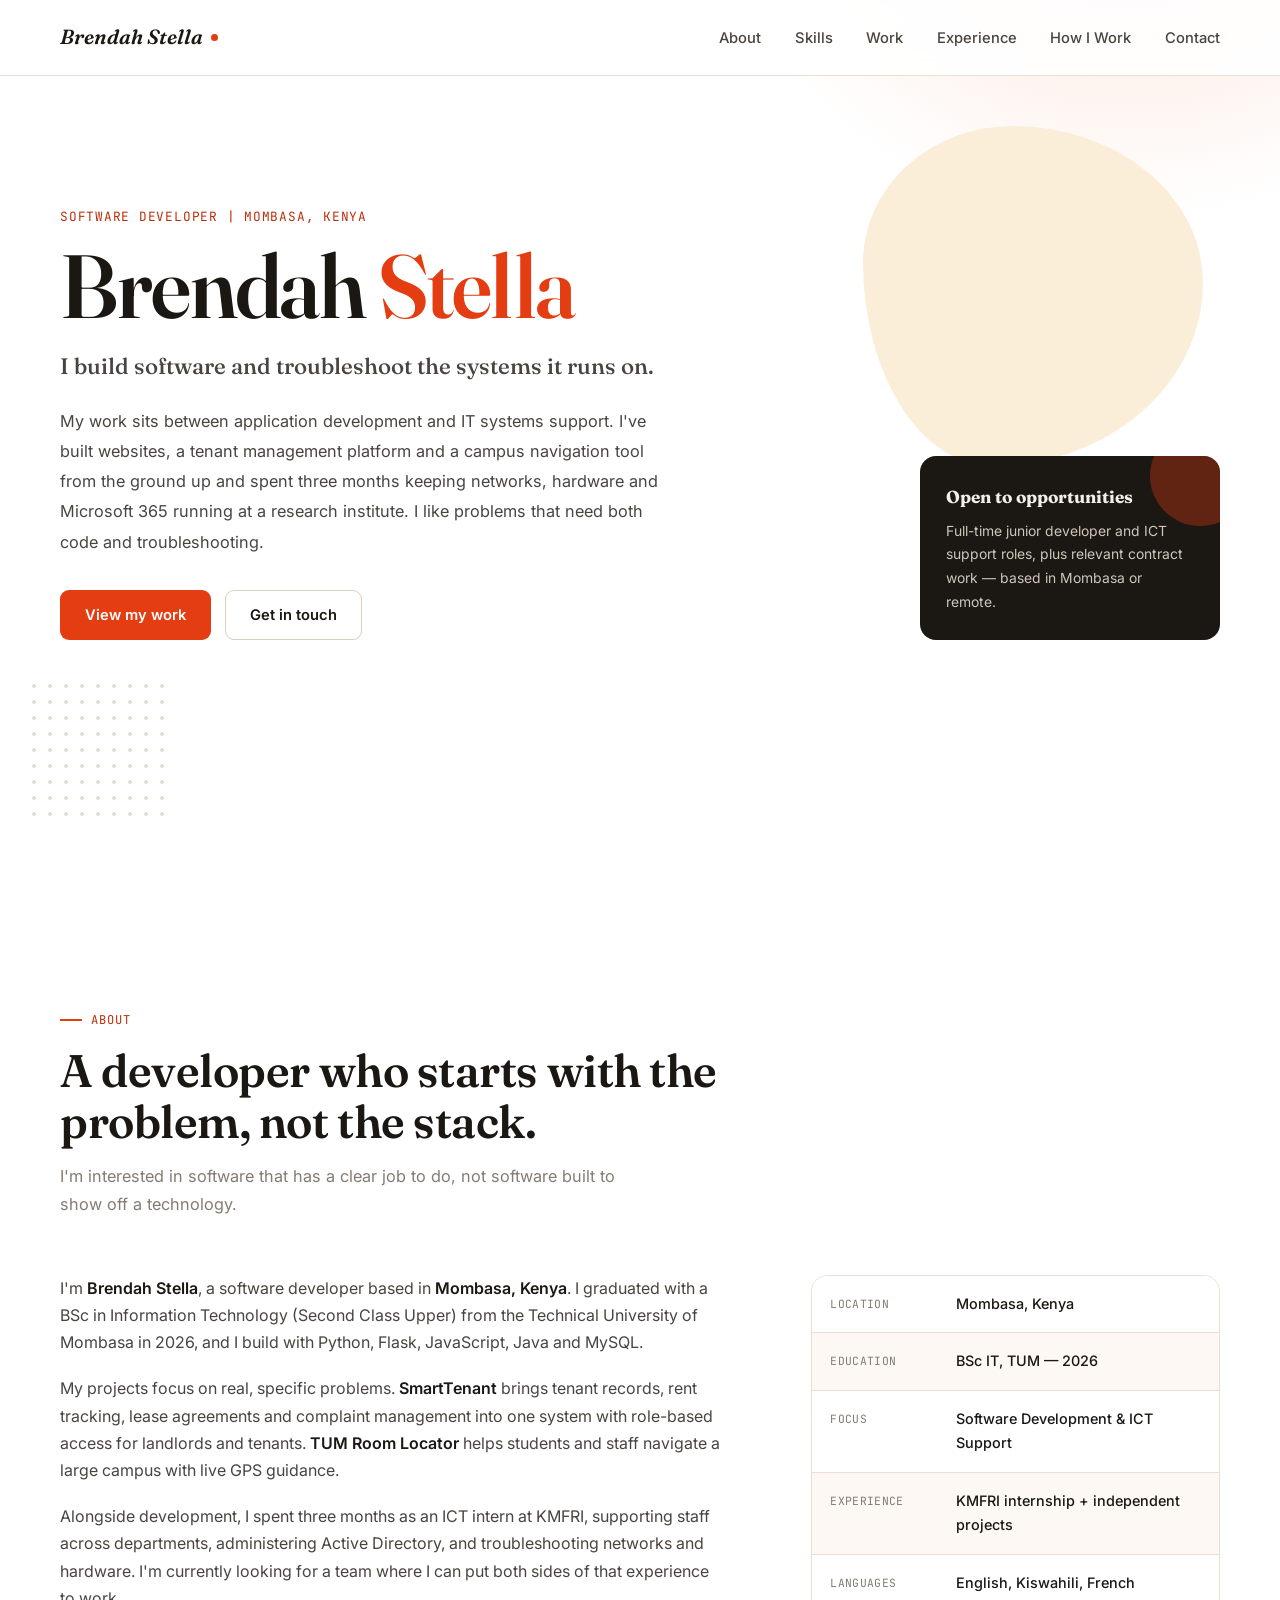
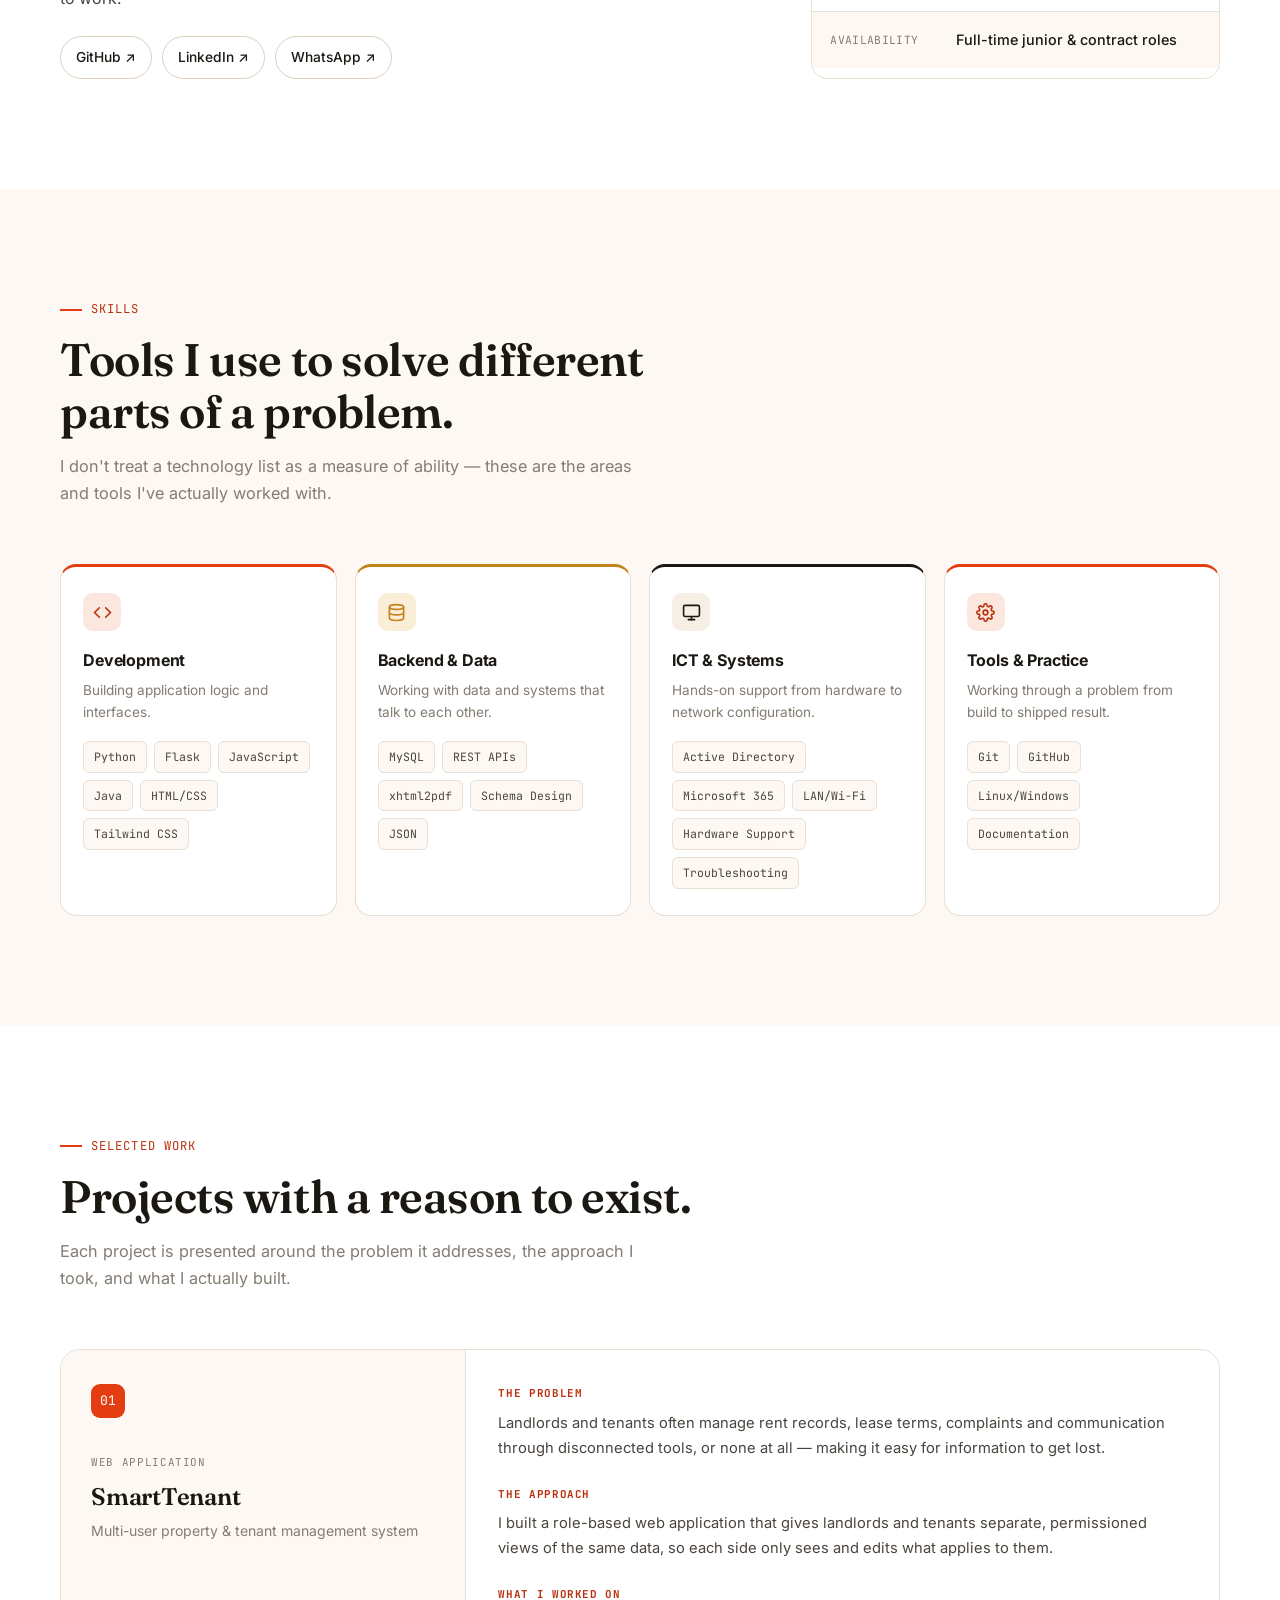
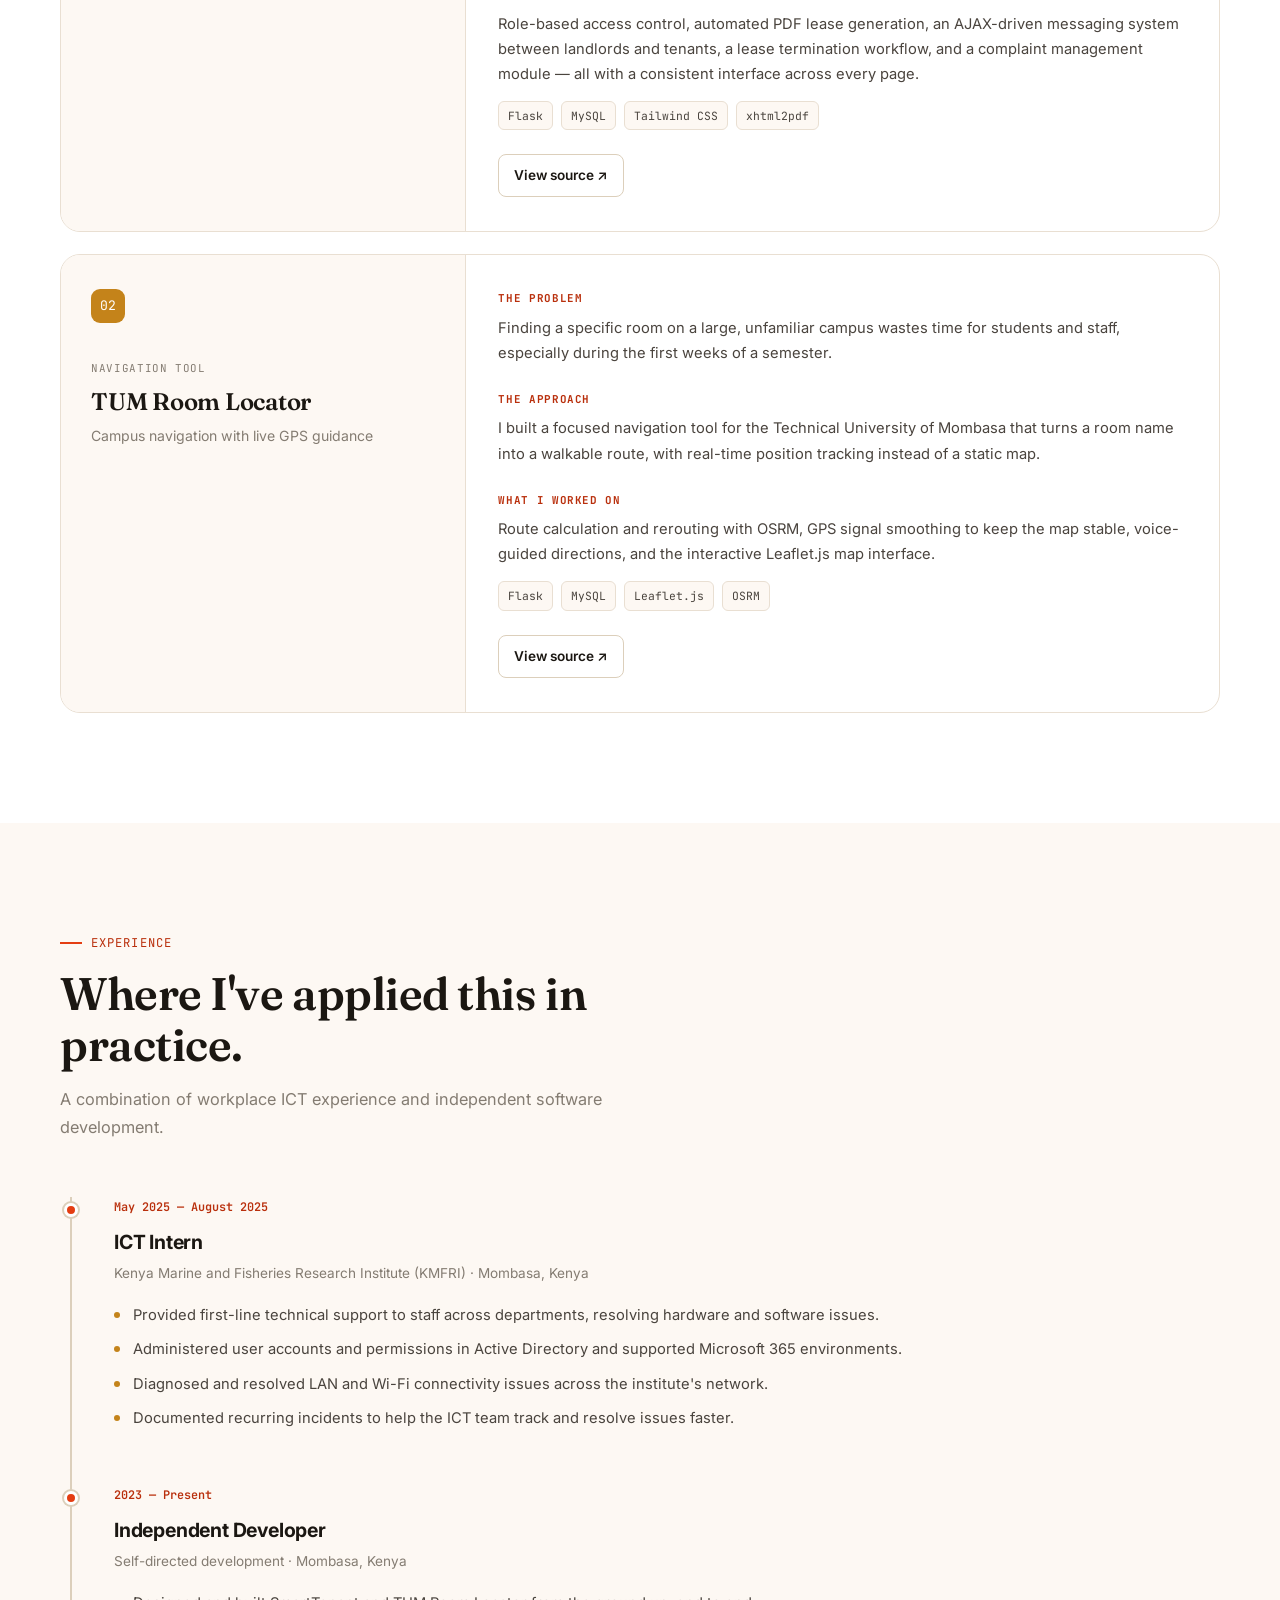
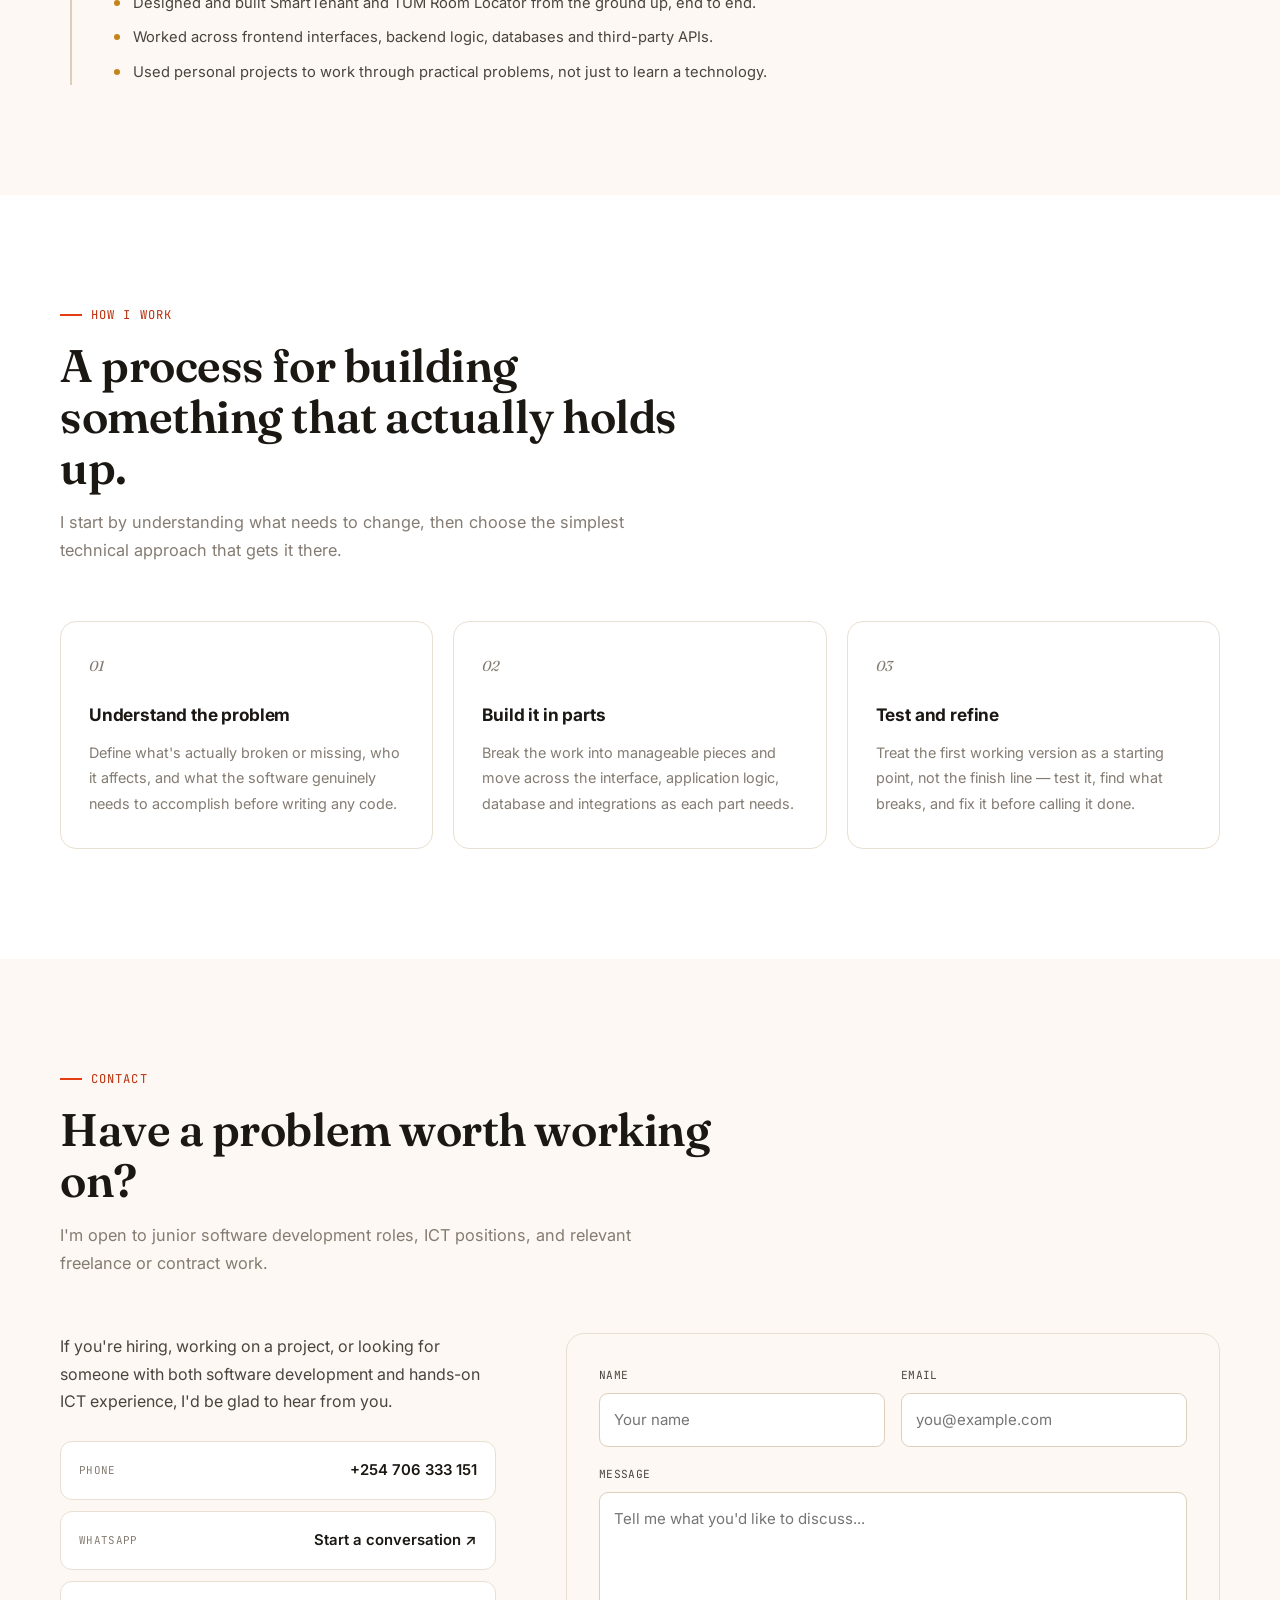
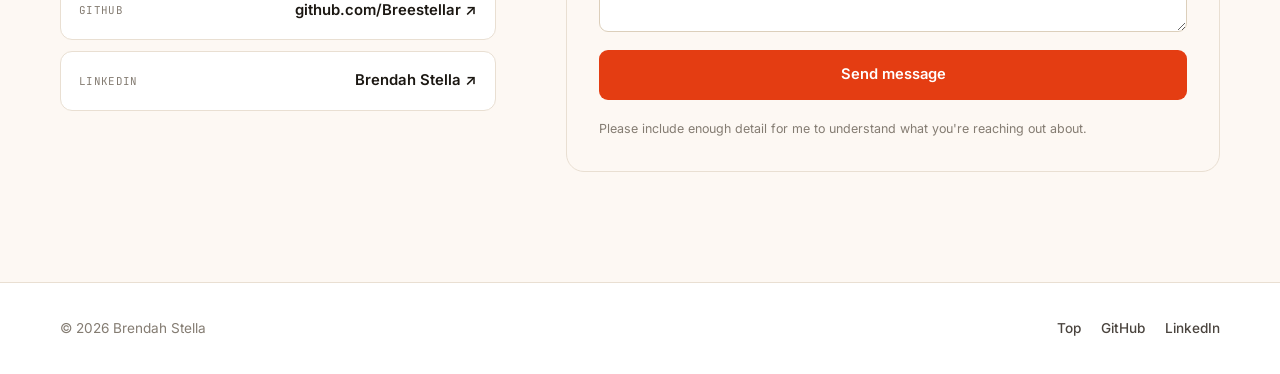
==== index.html @ 86b18d33 "update look and feel" ====
<!DOCTYPE html>
<html lang="en">
<head>
<meta charset="UTF-8" />
<meta name="viewport" content="width=device-width, initial-scale=1.0" />

<title>Brendah Stella | Software Developer</title>
<meta name="description" content="Portfolio of Brendah Stella, a software developer based in Mombasa, Kenya, with experience in Flask, MySQL, JavaScript, and ICT systems support." />
<meta name="author" content="Brendah Stella" />
<meta name="robots" content="index, follow" />
<link rel="canonical" href="https://breestellar.github.io/portfolio/" />

<meta property="og:title" content="Brendah Stella | Software Developer" />
<meta property="og:description" content="Software development and ICT portfolio of Brendah Stella." />
<meta property="og:type" content="website" />
<meta property="og:url" content="https://breestellar.github.io/portfolio/" />

<link rel="preconnect" href="https://fonts.googleapis.com" />
<link rel="preconnect" href="https://fonts.gstatic.com" crossorigin />
<link href="https://fonts.googleapis.com/css2?family=Fraunces:opsz,wght@9..144,400;9..144,500;9..144,600;9..144,700&family=Inter:wght@400;500;600;700&family=JetBrains+Mono:wght@400;500&display=swap" rel="stylesheet" />

<style>
  :root{
    --paper:#FFFFFF;
    --paper-warm:#FDF8F3;
    --paper-deep:#F7EEE4;
    --ink:#1B1712;
    --ink-soft:#4A443E;
    --muted:#847C72;
    --line:#E9DFD2;
    --line-strong:#DCCFBB;
    --accent:#E43D12;
    --accent-deep:#B92F0C;
    --accent-soft:#FCE7DE;
    --gold:#C4831A;
    --gold-soft:#FBEED9;
    --success:#3F7D53;
    --serif:'Fraunces', serif;
    --sans:'Inter', sans-serif;
    --mono:'JetBrains Mono', monospace;
    --max:1160px;
  }

  *,*::before,*::after{box-sizing:border-box;margin:0;padding:0;}

  html{scroll-behavior:smooth;}

  body{
    background:var(--paper);
    color:var(--ink);
    font-family:var(--sans);
    font-size:16px;
    line-height:1.7;
    overflow-x:hidden;
  }

  ::selection{background:var(--accent);color:#fff;}

  ::-webkit-scrollbar{width:9px;}
  ::-webkit-scrollbar-track{background:var(--paper-warm);}
  ::-webkit-scrollbar-thumb{background:var(--line-strong);border-radius:20px;}

  a{color:inherit;}
  button,input,textarea{font:inherit;}
  img{max-width:100%;display:block;}

  .container{width:min(var(--max), calc(100% - 56px));margin-inline:auto;}

  h1,h2,h3{font-family:var(--serif);font-weight:600;letter-spacing:-0.01em;color:var(--ink);}

  /* ── REVEAL ── */
  .reveal{opacity:0;transform:translateY(18px);transition:opacity .6s ease, transform .6s ease;}
  .reveal.in{opacity:1;transform:translateY(0);}

  /* ── NAV (fixed / constant) ── */
  header{position:fixed;top:0;left:0;right:0;z-index:200;}
  nav{
    height:76px;
    background:rgba(255,255,255,0.88);
    backdrop-filter:blur(14px);
    border-bottom:1px solid var(--line);
  }
  .nav-inner{height:100%;display:flex;align-items:center;justify-content:space-between;}
  .nav-logo{
    font-family:var(--serif);font-style:italic;font-weight:600;
    font-size:1.28rem;color:var(--ink);text-decoration:none;
    display:flex;align-items:center;gap:8px;
  }
  .nav-logo .dot{width:7px;height:7px;border-radius:50%;background:var(--accent);display:inline-block;}
  .nav-links{display:flex;align-items:center;gap:2.1rem;list-style:none;}
  .nav-links a{color:var(--ink-soft);text-decoration:none;font-size:0.92rem;font-weight:500;position:relative;padding:4px 0;transition:color .2s;}
  .nav-links a::after{content:"";position:absolute;left:0;bottom:0;width:0;height:2px;background:var(--accent);transition:width .22s ease;}
  .nav-links a:hover{color:var(--ink);}
  .nav-links a:hover::after{width:100%;}
  .nav-cta{
    background:var(--ink) !important;color:#fff !important;
    padding:9px 18px;border-radius:8px;font-weight:600 !important;
  }
  .nav-cta::after{display:none;}
  .nav-cta:hover{background:var(--accent) !important;}
  .hamburger{
    display:none;width:44px;height:44px;align-items:center;justify-content:center;
    border:1px solid var(--line);background:var(--paper-warm);color:var(--ink);
    border-radius:8px;cursor:pointer;font-size:1.1rem;
  }

  /* ── HERO ── */
  #home{
    min-height:100vh;display:flex;align-items:center;
    padding-top:76px;position:relative;overflow:hidden;
    background:
      radial-gradient(560px 420px at 88% -8%, var(--accent-soft) 0%, transparent 70%),
      var(--paper);
  }
  .hero-shape{
    position:absolute;top:14%;right:6%;width:340px;height:340px;
    background:var(--gold-soft);border-radius:44% 56% 62% 38% / 40% 46% 54% 60%;
    z-index:0;
  }
  .hero-dots{
    position:absolute;bottom:8%;left:2%;width:150px;height:150px;
    background-image:radial-gradient(var(--line-strong) 1.6px, transparent 1.6px);
    background-size:16px 16px;opacity:.7;z-index:0;
  }
  .hero{
    position:relative;z-index:1;
    padding:70px 0 90px;
    display:grid;grid-template-columns:minmax(0,1fr) 300px;
    gap:64px;align-items:end;
  }
  .badge{
    display:inline-flex;align-items:center;gap:8px;
    background:var(--paper);border:1px solid var(--line-strong);
    padding:6px 14px 6px 10px;border-radius:30px;
    font-family:var(--mono);font-size:0.76rem;color:var(--ink-soft);
    margin-bottom:1.6rem;
  }
  .badge .pulse{
    width:8px;height:8px;border-radius:50%;background:var(--success);position:relative;
  }
  .badge .pulse::after{
    content:"";position:absolute;inset:-4px;border-radius:50%;
    border:1.5px solid var(--success);animation:pulse 2.2s infinite;
  }
  @keyframes pulse{0%{transform:scale(0.6);opacity:1;}100%{transform:scale(1.8);opacity:0;}}

  .eyebrow{
    font-family:var(--mono);font-size:0.8rem;color:var(--accent-deep);
    letter-spacing:0.06em;text-transform:uppercase;margin-bottom:0.9rem;
  }
  .hero h1{
    font-size:clamp(3.2rem, 7vw, 5.6rem);line-height:0.98;
    letter-spacing:-0.02em;margin-bottom:1.1rem;
  }
  .hero h1 em{color:var(--accent);font-style:normal;}
  .hero-role{
    font-family:var(--serif);font-size:clamp(1.15rem,2vw,1.4rem);
    color:var(--ink-soft);font-weight:500;margin-bottom:1.3rem;max-width:640px;
  }
  .hero-copy{max-width:600px;color:var(--ink-soft);font-size:1.02rem;line-height:1.85;margin-bottom:2.1rem;}
  .hero-actions{display:flex;flex-wrap:wrap;gap:0.85rem;}

  .btn{
    display:inline-flex;align-items:center;justify-content:center;gap:8px;
    min-height:50px;padding:0 24px;border-radius:9px;text-decoration:none;
    font-weight:600;font-size:0.92rem;border:1.5px solid transparent;
    transition:all .2s ease;
  }
  .btn-primary{background:var(--accent);color:#fff;}
  .btn-primary:hover{background:var(--accent-deep);transform:translateY(-2px);box-shadow:0 10px 24px rgba(228,61,18,0.25);}
  .btn-secondary{border-color:var(--line-strong);color:var(--ink);background:var(--paper);}
  .btn-secondary:hover{border-color:var(--ink);transform:translateY(-2px);}

  .hero-note{
    background:var(--ink);color:#F4EEE6;border-radius:16px;padding:26px;
    position:relative;overflow:hidden;
  }
  .hero-note::before{
    content:"";position:absolute;top:-30px;right:-30px;width:100px;height:100px;
    background:var(--accent);border-radius:50%;opacity:.35;
  }
  .hero-note strong{display:block;font-family:var(--serif);font-size:1.08rem;margin-bottom:.55rem;position:relative;}
  .hero-note p{font-size:0.87rem;color:#CFC6BA;position:relative;line-height:1.7;}

  /* ── SECTIONS ── */
  section{padding:110px 0;}
  .alt-bg{background:var(--paper-warm);}
  .section-head{max-width:680px;margin-bottom:56px;}
  .section-label{
    font-family:var(--mono);font-size:0.76rem;color:var(--accent-deep);
    text-transform:uppercase;letter-spacing:0.09em;margin-bottom:0.9rem;
    display:flex;align-items:center;gap:9px;
  }
  .section-label::before{content:"";width:22px;height:2px;background:var(--accent);display:inline-block;}
  .section-title{font-size:clamp(2rem,3.6vw,2.85rem);line-height:1.12;margin-bottom:1rem;}
  .section-intro{color:var(--muted);font-size:1.02rem;max-width:600px;}

  /* ── ABOUT ── */
  .about-grid{display:grid;grid-template-columns:1.25fr 0.75fr;gap:70px;}
  .about-copy p{color:var(--ink-soft);margin-bottom:1.2rem;max-width:660px;font-size:1rem;}
  .about-copy strong{color:var(--ink);font-weight:600;}
  .facts{border-radius:16px;overflow:hidden;border:1px solid var(--line);}
  .fact{display:grid;grid-template-columns:112px 1fr;gap:14px;padding:16px 18px;border-bottom:1px solid var(--line);background:var(--paper);}
  .fact:nth-child(even){background:var(--paper-warm);}
  .fact:last-child{border-bottom:0;}
  .fact-key{color:var(--muted);font-family:var(--mono);font-size:0.71rem;text-transform:uppercase;letter-spacing:.03em;padding-top:2px;}
  .fact-value{color:var(--ink);font-size:0.9rem;font-weight:500;}
  .about-links{display:flex;flex-wrap:wrap;gap:10px;margin-top:24px;}
  .pill-link{
    display:inline-flex;align-items:center;gap:6px;color:var(--ink);text-decoration:none;
    border:1px solid var(--line-strong);padding:9px 15px;border-radius:24px;
    font-size:0.86rem;font-weight:500;transition:.2s;
  }
  .pill-link:hover{border-color:var(--accent);color:var(--accent-deep);background:var(--accent-soft);}

  /* ── SKILLS ── */
  .skills-grid{display:grid;grid-template-columns:repeat(4,1fr);gap:18px;}
  .skill-card{
    background:var(--paper);border:1px solid var(--line);border-radius:16px;
    padding:26px 22px;border-top:3px solid var(--accent);transition:transform .22s, box-shadow .22s;
  }
  .skill-card:nth-child(2){border-top-color:var(--gold);}
  .skill-card:nth-child(3){border-top-color:var(--ink);}
  .skill-card:nth-child(4){border-top-color:var(--accent);}
  .skill-card:hover{transform:translateY(-4px);box-shadow:0 16px 30px rgba(27,23,18,0.08);}
  .skill-icon{
    width:38px;height:38px;border-radius:10px;background:var(--accent-soft);
    display:flex;align-items:center;justify-content:center;margin-bottom:16px;color:var(--accent-deep);
  }
  .skill-card:nth-child(2) .skill-icon{background:var(--gold-soft);color:var(--gold);}
  .skill-card:nth-child(3) .skill-icon{background:var(--paper-deep);color:var(--ink);}
  .skill-card h3{font-family:var(--sans);font-size:1rem;font-weight:700;margin-bottom:6px;}
  .skill-card > p{color:var(--muted);font-size:0.85rem;margin-bottom:1.1rem;line-height:1.6;}
  .skill-list{display:flex;flex-wrap:wrap;gap:7px;list-style:none;}
  .skill-list li{
    border:1px solid var(--line);background:var(--paper-warm);padding:5px 10px;
    border-radius:6px;color:var(--ink-soft);font-family:var(--mono);font-size:0.72rem;
  }

  /* ── PROJECTS ── */
  .project-list{display:grid;gap:22px;}
  .project{
    border:1px solid var(--line);background:var(--paper);border-radius:20px;
    display:grid;grid-template-columns:0.7fr 1.3fr;overflow:hidden;
    transition:box-shadow .25s, transform .25s;
  }
  .project:hover{box-shadow:0 20px 44px rgba(27,23,18,0.09);transform:translateY(-2px);}
  .project-aside{padding:34px 30px;background:var(--paper-warm);border-right:1px solid var(--line);}
  .project-number{
    font-family:var(--mono);color:#fff;background:var(--accent);
    width:34px;height:34px;border-radius:9px;display:flex;align-items:center;justify-content:center;
    font-size:0.82rem;margin-bottom:2.2rem;
  }
  .project:nth-child(2) .project-number{background:var(--gold);}
  .project-type{color:var(--muted);font-family:var(--mono);text-transform:uppercase;font-size:0.68rem;letter-spacing:.06em;margin-bottom:.7rem;}
  .project h3{font-size:1.5rem;line-height:1.15;margin-bottom:.5rem;}
  .project-subtitle{color:var(--muted);font-size:0.88rem;}
  .project-content{padding:34px 32px;}
  .project-block{margin-bottom:1.5rem;}
  .project-block:last-child{margin-bottom:0;}
  .project-block h4{font-family:var(--mono);color:var(--accent-deep);text-transform:uppercase;font-size:0.68rem;letter-spacing:.06em;margin-bottom:.5rem;}
  .project-block p{color:var(--ink-soft);font-size:0.92rem;max-width:720px;}
  .project-tech{display:flex;flex-wrap:wrap;gap:8px;margin-top:.9rem;}
  .project-tech span{
    color:var(--ink-soft);font-family:var(--mono);font-size:0.71rem;
    background:var(--paper-warm);border:1px solid var(--line);padding:4px 9px;border-radius:6px;
  }
  .project-actions{display:flex;gap:12px;flex-wrap:wrap;margin-top:1.5rem;}
  .project-link{
    font-size:0.85rem;font-weight:600;color:var(--ink);text-decoration:none;
    border:1.5px solid var(--line-strong);padding:9px 15px;border-radius:8px;transition:.2s;
  }
  .project-link:hover{color:#fff;background:var(--ink);border-color:var(--ink);}

  /* ── EXPERIENCE ── */
  .timeline{border-left:2px solid var(--line-strong);margin-left:10px;}
  .experience{position:relative;padding:0 0 54px 42px;}
  .experience:last-child{padding-bottom:0;}
  .experience::before{
    content:"";position:absolute;left:-8px;top:6px;width:14px;height:14px;
    border-radius:50%;background:var(--accent);border:3px solid var(--paper);box-shadow:0 0 0 2px var(--line-strong);
  }
  .experience-period{color:var(--accent-deep);font-family:var(--mono);font-size:0.74rem;margin-bottom:.5rem;font-weight:600;}
  .experience h3{font-family:var(--sans);font-size:1.22rem;font-weight:700;margin-bottom:.2rem;}
  .experience-company{color:var(--muted);font-size:0.85rem;margin-bottom:1.1rem;}
  .experience-list{list-style:none;display:grid;gap:.6rem;}
  .experience-list li{position:relative;padding-left:19px;color:var(--ink-soft);font-size:0.92rem;}
  .experience-list li::before{content:"";position:absolute;left:0;top:9px;width:6px;height:6px;border-radius:50%;background:var(--gold);}

  /* ── HOW I WORK ── */
  .approach-grid{display:grid;grid-template-columns:repeat(3,1fr);gap:20px;}
  .approach{
    padding:32px 28px;background:var(--paper);border:1px solid var(--line);border-radius:16px;
    transition:transform .22s, box-shadow .22s;
  }
  .approach:hover{transform:translateY(-4px);box-shadow:0 16px 30px rgba(27,23,18,0.08);}
  .approach-number{
    font-family:var(--serif);font-style:italic;color:var(--accent);font-size:1.6rem;margin-bottom:1.3rem;
  }
  .approach h3{font-family:var(--sans);font-size:1.08rem;font-weight:700;margin-bottom:.7rem;}
  .approach p{color:var(--muted);font-size:0.9rem;line-height:1.75;}

  /* ── CONTACT ── */
  .contact-grid{display:grid;grid-template-columns:0.8fr 1.2fr;gap:70px;}
  .contact-copy p{color:var(--ink-soft);max-width:440px;margin-bottom:1.6rem;font-size:1rem;}
  .contact-list{display:grid;gap:11px;}
  .contact-item{
    display:flex;align-items:center;justify-content:space-between;
    padding:16px 18px;border:1px solid var(--line);background:var(--paper);
    text-decoration:none;border-radius:12px;transition:.2s;
  }
  .contact-item:hover{border-color:var(--accent);background:var(--accent-soft);transform:translateX(3px);}
  .contact-label{color:var(--muted);font-family:var(--mono);font-size:0.68rem;text-transform:uppercase;letter-spacing:.03em;}
  .contact-value{color:var(--ink);font-size:0.93rem;font-weight:600;}

  .contact-form{display:grid;gap:18px;background:var(--paper-warm);border:1px solid var(--line);border-radius:18px;padding:32px;}
  .form-row{display:grid;grid-template-columns:1fr 1fr;gap:16px;}
  .form-group{display:grid;gap:8px;}
  .form-group label{color:var(--ink-soft);font-family:var(--mono);font-size:0.7rem;text-transform:uppercase;letter-spacing:.03em;}
  .form-group input,.form-group textarea{
    width:100%;background:var(--paper);color:var(--ink);border:1.5px solid var(--line-strong);
    border-radius:9px;padding:13px 14px;outline:none;transition:border-color .2s;font-size:0.94rem;
  }
  .form-group input:focus,.form-group textarea:focus{border-color:var(--accent);}
  .form-group textarea{min-height:140px;resize:vertical;}
  .form-note{color:var(--muted);font-size:0.78rem;}

  /* ── FOOTER ── */
  footer{padding:34px 0;border-top:1px solid var(--line);}
  .footer-inner{display:flex;align-items:center;justify-content:space-between;gap:20px;color:var(--muted);font-size:0.85rem;flex-wrap:wrap;}
  .footer-links{display:flex;gap:20px;}
  .footer-links a{color:var(--ink-soft);text-decoration:none;font-weight:500;}
  .footer-links a:hover{color:var(--accent);}

  /* ── MOBILE ── */
  @media (max-width:980px){
    .hero{grid-template-columns:1fr;gap:40px;}
    .hero-note{max-width:460px;}
    .about-grid,.contact-grid{grid-template-columns:1fr;gap:44px;}
    .skills-grid{grid-template-columns:1fr 1fr;}
    .project{grid-template-columns:1fr;}
    .project-aside{border-right:0;border-bottom:1px solid var(--line);}
    .approach-grid{grid-template-columns:1fr;}
  }

  @media (max-width:760px){
    .container{width:min(var(--max), calc(100% - 36px));}
    nav{height:66px;}
    #home{padding-top:66px;}
    .nav-links{
      display:none;position:absolute;top:66px;left:0;right:0;
      padding:14px 18px 22px;background:var(--paper);border-bottom:1px solid var(--line);
      flex-direction:column;align-items:stretch;gap:0;
    }
    .nav-links.open{display:flex;}
    .nav-links li{border-bottom:1px solid var(--line);}
    .nav-links li:last-child{border-bottom:0;}
    .nav-links a{display:block;padding:14px 0;}
    .nav-cta{display:inline-block !important;margin-top:8px;text-align:center;}
    .hamburger{display:flex;}
    .hero{padding:56px 0 70px;}
    .hero h1{font-size:clamp(2.6rem,14vw,4rem);}
    section{padding:78px 0;}
    .section-head{margin-bottom:40px;}
    .skills-grid{grid-template-columns:1fr;}
    .form-row{grid-template-columns:1fr;}
    .footer-inner{flex-direction:column;align-items:flex-start;}
    .hero-shape{width:220px;height:220px;right:-10%;}
  }

  @media (prefers-reduced-motion:reduce){
    html{scroll-behavior:auto;}
    *,*::before,*::after{transition:none !important;animation:none !important;}
    .reveal{opacity:1;transform:none;}
  }
</style>
</head>
<body>

<header>
  <nav aria-label="Primary navigation">
    <div class="container nav-inner">
      <a class="nav-logo" href="#home">Brendah Stella <span class="dot"></span></a>

      <ul class="nav-links" id="navLinks">
        <li><a href="#about">About</a></li>
        <li><a href="#skills">Skills</a></li>
        <li><a href="#work">Work</a></li>
        <li><a href="#experience">Experience</a></li>
        <li><a href="#approach">How I Work</a></li>
        <li><a href="#contact">Contact</a></li>
      </ul>

      <button class="hamburger" type="button" aria-label="Open navigation" aria-controls="navLinks" aria-expanded="false" onclick="toggleNav()">☰</button>
    </div>
  </nav>
</header>

<main>

  <!-- HERO -->
  <section id="home">
    <div class="hero-shape" aria-hidden="true"></div>
    <div class="hero-dots" aria-hidden="true"></div>
    <div class="container hero">
      <div>
        <p class="eyebrow">Software Developer | Mombasa, Kenya</p>
        <h1>Brendah <em>Stella</em></h1>
        <p class="hero-role">I build software and troubleshoot the systems it runs on.</p>
        <p class="hero-copy">
          My work sits between application development and IT systems support. I've built websites, a
          tenant management platform and a campus navigation tool from the ground up and spent
          three months keeping networks, hardware and Microsoft 365 running at a research
          institute. I like problems that need both code and troubleshooting.
        </p>
        <div class="hero-actions">
          <a href="#work" class="btn btn-primary">View my work</a>
          <a href="#contact" class="btn btn-secondary">Get in touch</a>
        </div>
      </div>

      <aside class="hero-note">
        <strong>Open to opportunities</strong>
        <p>Full-time junior developer and ICT support roles, plus relevant contract work — based in Mombasa or remote.</p>
      </aside>
    </div>
  </section>

  <!-- ABOUT -->
  <section id="about">
    <div class="container">
      <div class="section-head reveal">
        <p class="section-label">About</p>
        <h2 class="section-title">A developer who starts with the problem, not the stack.</h2>
        <p class="section-intro">I'm interested in software that has a clear job to do, not software built to show off a technology.</p>
      </div>

      <div class="about-grid">
        <div class="about-copy reveal">
          <p>
            I'm <strong>Brendah Stella</strong>, a software developer based in <strong>Mombasa, Kenya</strong>.
            I graduated with a BSc in Information Technology (Second Class Upper) from the Technical
            University of Mombasa in 2026, and I build with Python, Flask, JavaScript, Java and MySQL.
          </p>
          <p>
            My projects focus on real, specific problems. <strong>SmartTenant</strong> brings tenant
            records, rent tracking, lease agreements and complaint management into one system with
            role-based access for landlords and tenants. <strong>TUM Room Locator</strong> helps
            students and staff navigate a large campus with live GPS guidance.
          </p>
          <p>
            Alongside development, I spent three months as an ICT intern at KMFRI, supporting staff
            across departments, administering Active Directory, and troubleshooting networks and
            hardware. I'm currently looking for a team where I can put both sides of that experience
            to work.
          </p>

          <div class="about-links">
            <a class="pill-link" href="https://github.com/Breestellar" target="_blank" rel="noopener noreferrer">GitHub ↗</a>
            <a class="pill-link" href="https://linkedin.com/in/brendah-stella" target="_blank" rel="noopener noreferrer">LinkedIn ↗</a>
            <a class="pill-link" href="https://wa.me/254706333151" target="_blank" rel="noopener noreferrer">WhatsApp ↗</a>
          </div>
        </div>

        <div class="facts reveal" aria-label="Profile details">
          <div class="fact"><span class="fact-key">Location</span><span class="fact-value">Mombasa, Kenya</span></div>
          <div class="fact"><span class="fact-key">Education</span><span class="fact-value">BSc IT, TUM — 2026</span></div>
          <div class="fact"><span class="fact-key">Focus</span><span class="fact-value">Software Development &amp; ICT Support</span></div>
          <div class="fact"><span class="fact-key">Experience</span><span class="fact-value">KMFRI internship + independent projects</span></div>
          <div class="fact"><span class="fact-key">Languages</span><span class="fact-value">English, Kiswahili, French</span></div>
          <div class="fact"><span class="fact-key">Availability</span><span class="fact-value">Full-time junior &amp; contract roles</span></div>
        </div>
      </div>
    </div>
  </section>

  <!-- SKILLS -->
  <section id="skills" class="alt-bg">
    <div class="container">
      <div class="section-head reveal">
        <p class="section-label">Skills</p>
        <h2 class="section-title">Tools I use to solve different parts of a problem.</h2>
        <p class="section-intro">I don't treat a technology list as a measure of ability — these are the areas and tools I've actually worked with.</p>
      </div>

      <div class="skills-grid">
        <article class="skill-card reveal">
          <div class="skill-icon">
            <svg width="19" height="19" viewBox="0 0 24 24" fill="none" stroke="currentColor" stroke-width="2" stroke-linecap="round"><polyline points="16 18 22 12 16 6"/><polyline points="8 6 2 12 8 18"/></svg>
          </div>
          <h3>Development</h3>
          <p>Building application logic and interfaces.</p>
          <ul class="skill-list">
            <li>Python</li><li>Flask</li><li>JavaScript</li><li>Java</li><li>HTML/CSS</li><li>Tailwind CSS</li>
          </ul>
        </article>

        <article class="skill-card reveal">
          <div class="skill-icon">
            <svg width="19" height="19" viewBox="0 0 24 24" fill="none" stroke="currentColor" stroke-width="2" stroke-linecap="round"><ellipse cx="12" cy="5" rx="9" ry="3"/><path d="M21 12c0 1.66-4.03 3-9 3s-9-1.34-9-3"/><path d="M3 5v14c0 1.66 4.03 3 9 3s9-1.34 9-3V5"/></svg>
          </div>
          <h3>Backend &amp; Data</h3>
          <p>Working with data and systems that talk to each other.</p>
          <ul class="skill-list">
            <li>MySQL</li><li>REST APIs</li><li>xhtml2pdf</li><li>Schema Design</li><li>JSON</li>
          </ul>
        </article>

        <article class="skill-card reveal">
          <div class="skill-icon">
            <svg width="19" height="19" viewBox="0 0 24 24" fill="none" stroke="currentColor" stroke-width="2" stroke-linecap="round"><rect x="2" y="3" width="20" height="14" rx="2"/><line x1="8" y1="21" x2="16" y2="21"/><line x1="12" y1="17" x2="12" y2="21"/></svg>
          </div>
          <h3>ICT &amp; Systems</h3>
          <p>Hands-on support from hardware to network configuration.</p>
          <ul class="skill-list">
            <li>Active Directory</li><li>Microsoft 365</li><li>LAN/Wi-Fi</li><li>Hardware Support</li><li>Troubleshooting</li>
          </ul>
        </article>

        <article class="skill-card reveal">
          <div class="skill-icon">
            <svg width="19" height="19" viewBox="0 0 24 24" fill="none" stroke="currentColor" stroke-width="2" stroke-linecap="round"><circle cx="12" cy="12" r="3"/><path d="M19.4 15a1.65 1.65 0 0 0 .33 1.82l.06.06a2 2 0 1 1-2.83 2.83l-.06-.06a1.65 1.65 0 0 0-1.82-.33 1.65 1.65 0 0 0-1 1.51V21a2 2 0 0 1-4 0v-.09A1.65 1.65 0 0 0 9 19.4a1.65 1.65 0 0 0-1.82.33l-.06.06a2 2 0 1 1-2.83-2.83l.06-.06a1.65 1.65 0 0 0 .33-1.82 1.65 1.65 0 0 0-1.51-1H3a2 2 0 0 1 0-4h.09A1.65 1.65 0 0 0 4.6 9a1.65 1.65 0 0 0-.33-1.82l-.06-.06a2 2 0 1 1 2.83-2.83l.06.06a1.65 1.65 0 0 0 1.82.33H9a1.65 1.65 0 0 0 1-1.51V3a2 2 0 0 1 4 0v.09a1.65 1.65 0 0 0 1 1.51 1.65 1.65 0 0 0 1.82-.33l.06-.06a2 2 0 1 1 2.83 2.83l-.06.06a1.65 1.65 0 0 0-.33 1.82V9a1.65 1.65 0 0 0 1.51 1H21a2 2 0 0 1 0 4h-.09a1.65 1.65 0 0 0-1.51 1z"/></svg>
          </div>
          <h3>Tools &amp; Practice</h3>
          <p>Working through a problem from build to shipped result.</p>
          <ul class="skill-list">
            <li>Git</li><li>GitHub</li><li>Linux/Windows</li><li>Documentation</li>
          </ul>
        </article>
      </div>
    </div>
  </section>

  <!-- PROJECTS -->
  <section id="work">
    <div class="container">
      <div class="section-head reveal">
        <p class="section-label">Selected Work</p>
        <h2 class="section-title">Projects with a reason to exist.</h2>
        <p class="section-intro">Each project is presented around the problem it addresses, the approach I took, and what I actually built.</p>
      </div>

      <div class="project-list">

        <article class="project reveal">
          <div class="project-aside">
            <span class="project-number">01</span>
            <p class="project-type">Web application</p>
            <h3>SmartTenant</h3>
            <p class="project-subtitle">Multi-user property &amp; tenant management system</p>
          </div>
          <div class="project-content">
            <div class="project-block">
              <h4>The problem</h4>
              <p>Landlords and tenants often manage rent records, lease terms, complaints and communication through disconnected tools, or none at all — making it easy for information to get lost.</p>
            </div>
            <div class="project-block">
              <h4>The approach</h4>
              <p>I built a role-based web application that gives landlords and tenants separate, permissioned views of the same data, so each side only sees and edits what applies to them.</p>
            </div>
            <div class="project-block">
              <h4>What I worked on</h4>
              <p>Role-based access control, automated PDF lease generation, an AJAX-driven messaging system between landlords and tenants, a lease termination workflow, and a complaint management module — all with a consistent interface across every page.</p>
              <div class="project-tech" aria-label="SmartTenant technologies">
                <span>Flask</span><span>MySQL</span><span>Tailwind CSS</span><span>xhtml2pdf</span>
              </div>
            </div>
            <div class="project-actions">
              <a class="project-link" href="https://github.com/Breestellar/Smarttenant" target="_blank" rel="noopener noreferrer">View source ↗</a>
            </div>
          </div>
        </article>

        <article class="project reveal">
          <div class="project-aside">
            <span class="project-number">02</span>
            <p class="project-type">Navigation tool</p>
            <h3>TUM Room Locator</h3>
            <p class="project-subtitle">Campus navigation with live GPS guidance</p>
          </div>
          <div class="project-content">
            <div class="project-block">
              <h4>The problem</h4>
              <p>Finding a specific room on a large, unfamiliar campus wastes time for students and staff, especially during the first weeks of a semester.</p>
            </div>
            <div class="project-block">
              <h4>The approach</h4>
              <p>I built a focused navigation tool for the Technical University of Mombasa that turns a room name into a walkable route, with real-time position tracking instead of a static map.</p>
            </div>
            <div class="project-block">
              <h4>What I worked on</h4>
              <p>Route calculation and rerouting with OSRM, GPS signal smoothing to keep the map stable, voice-guided directions, and the interactive Leaflet.js map interface.</p>
              <div class="project-tech" aria-label="TUM Room Locator technologies">
                <span>Flask</span><span>MySQL</span><span>Leaflet.js</span><span>OSRM</span>
              </div>
            </div>
            <div class="project-actions">
              <a class="project-link" href="https://github.com/Breestellar/Tum-Room-Locator" target="_blank" rel="noopener noreferrer">View source ↗</a>
            </div>
          </div>
        </article>

      </div>
    </div>
  </section>

  <!-- EXPERIENCE -->
  <section id="experience" class="alt-bg">
    <div class="container">
      <div class="section-head reveal">
        <p class="section-label">Experience</p>
        <h2 class="section-title">Where I've applied this in practice.</h2>
        <p class="section-intro">A combination of workplace ICT experience and independent software development.</p>
      </div>

      <div class="timeline">
        <article class="experience reveal">
          <p class="experience-period">May 2025 — August 2025</p>
          <h3>ICT Intern</h3>
          <p class="experience-company">Kenya Marine and Fisheries Research Institute (KMFRI) · Mombasa, Kenya</p>
          <ul class="experience-list">
            <li>Provided first-line technical support to staff across departments, resolving hardware and software issues.</li>
            <li>Administered user accounts and permissions in Active Directory and supported Microsoft 365 environments.</li>
            <li>Diagnosed and resolved LAN and Wi-Fi connectivity issues across the institute's network.</li>
            <li>Documented recurring incidents to help the ICT team track and resolve issues faster.</li>
          </ul>
        </article>

        <article class="experience reveal">
          <p class="experience-period">2023 — Present</p>
          <h3>Independent Developer</h3>
          <p class="experience-company">Self-directed development · Mombasa, Kenya</p>
          <ul class="experience-list">
            <li>Designed and built SmartTenant and TUM Room Locator from the ground up, end to end.</li>
            <li>Worked across frontend interfaces, backend logic, databases and third-party APIs.</li>
            <li>Used personal projects to work through practical problems, not just to learn a technology.</li>
          </ul>
        </article>
      </div>
    </div>
  </section>

  <!-- HOW I WORK -->
  <section id="approach">
    <div class="container">
      <div class="section-head reveal">
        <p class="section-label">How I Work</p>
        <h2 class="section-title">A process for building something that actually holds up.</h2>
        <p class="section-intro">I start by understanding what needs to change, then choose the simplest technical approach that gets it there.</p>
      </div>

      <div class="approach-grid">
        <article class="approach reveal">
          <p class="approach-number">01</p>
          <h3>Understand the problem</h3>
          <p>Define what's actually broken or missing, who it affects, and what the software genuinely needs to accomplish before writing any code.</p>
        </article>
        <article class="approach reveal">
          <p class="approach-number">02</p>
          <h3>Build it in parts</h3>
          <p>Break the work into manageable pieces and move across the interface, application logic, database and integrations as each part needs.</p>
        </article>
        <article class="approach reveal">
          <p class="approach-number">03</p>
          <h3>Test and refine</h3>
          <p>Treat the first working version as a starting point, not the finish line — test it, find what breaks, and fix it before calling it done.</p>
        </article>
      </div>
    </div>
  </section>

  <!-- CONTACT -->
  <section id="contact" class="alt-bg">
    <div class="container">
      <div class="section-head reveal">
        <p class="section-label">Contact</p>
        <h2 class="section-title">Have a problem worth working on?</h2>
        <p class="section-intro">I'm open to junior software development roles, ICT positions, and relevant freelance or contract work.</p>
      </div>

      <div class="contact-grid">
        <div class="contact-copy reveal">
          <p>If you're hiring, working on a project, or looking for someone with both software development and hands-on ICT experience, I'd be glad to hear from you.</p>

          <div class="contact-list">
            <a class="contact-item" href="tel:+254706333151">
              <span class="contact-label">Phone</span><span class="contact-value">+254 706 333 151</span>
            </a>
            <a class="contact-item" href="https://wa.me/254706333151" target="_blank" rel="noopener noreferrer">
              <span class="contact-label">WhatsApp</span><span class="contact-value">Start a conversation ↗</span>
            </a>
            <a class="contact-item" href="https://github.com/Breestellar" target="_blank" rel="noopener noreferrer">
              <span class="contact-label">GitHub</span><span class="contact-value">github.com/Breestellar ↗</span>
            </a>
            <a class="contact-item" href="https://linkedin.com/in/brendah-stella" target="_blank" rel="noopener noreferrer">
              <span class="contact-label">LinkedIn</span><span class="contact-value">Brendah Stella ↗</span>
            </a>
          </div>
        </div>

        <div class="reveal">
          <form class="contact-form" action="https://api.web3forms.com/submit" method="POST">
            <input type="hidden" name="access_key" value="798fbf9f-aac8-4749-8704-85d0359623bb" />
            <input type="hidden" name="subject" value="Portfolio Contact — Brendah Stella" />
            <input type="hidden" name="from_name" value="Brendah Stella Portfolio" />
            <input type="hidden" name="redirect" value="https://breestellar.github.io/portfolio/contact-success.html" />

            <div class="form-row">
              <div class="form-group">
                <label for="name">Name</label>
                <input id="name" type="text" name="name" placeholder="Your name" autocomplete="name" required />
              </div>
              <div class="form-group">
                <label for="email">Email</label>
                <input id="email" type="email" name="email" placeholder="you@example.com" autocomplete="email" required />
              </div>
            </div>

            <div class="form-group">
              <label for="message">Message</label>
              <textarea id="message" name="message" placeholder="Tell me what you'd like to discuss..." required></textarea>
            </div>

            <button type="submit" class="btn btn-primary">Send message</button>
            <p class="form-note">Please include enough detail for me to understand what you're reaching out about.</p>
          </form>
        </div>
      </div>
    </div>
  </section>

</main>

<footer>
  <div class="container footer-inner">
    <span>© 2026 Brendah Stella</span>
    <div class="footer-links">
      <a href="#home">Top</a>
      <a href="https://github.com/Breestellar" target="_blank" rel="noopener noreferrer">GitHub</a>
      <a href="https://linkedin.com/in/brendah-stella" target="_blank" rel="noopener noreferrer">LinkedIn</a>
    </div>
  </div>
</footer>

<script>
  function toggleNav(){
    const navLinks = document.getElementById("navLinks");
    const button = document.querySelector(".hamburger");
    const isOpen = navLinks.classList.toggle("open");
    button.setAttribute("aria-expanded", String(isOpen));
    button.setAttribute("aria-label", isOpen ? "Close navigation" : "Open navigation");
  }

  document.querySelectorAll("#navLinks a").forEach(link => {
    link.addEventListener("click", () => {
      document.getElementById("navLinks").classList.remove("open");
      const button = document.querySelector(".hamburger");
      button.setAttribute("aria-expanded", "false");
      button.setAttribute("aria-label", "Open navigation");
    });
  });

  const revealObs = new IntersectionObserver((entries) => {
    entries.forEach(e => { if(e.isIntersecting){ e.target.classList.add("in"); revealObs.unobserve(e.target); } });
  }, { threshold: 0.12 });
  document.querySelectorAll(".reveal").forEach(el => revealObs.observe(el));
</script>

</body>
</html>
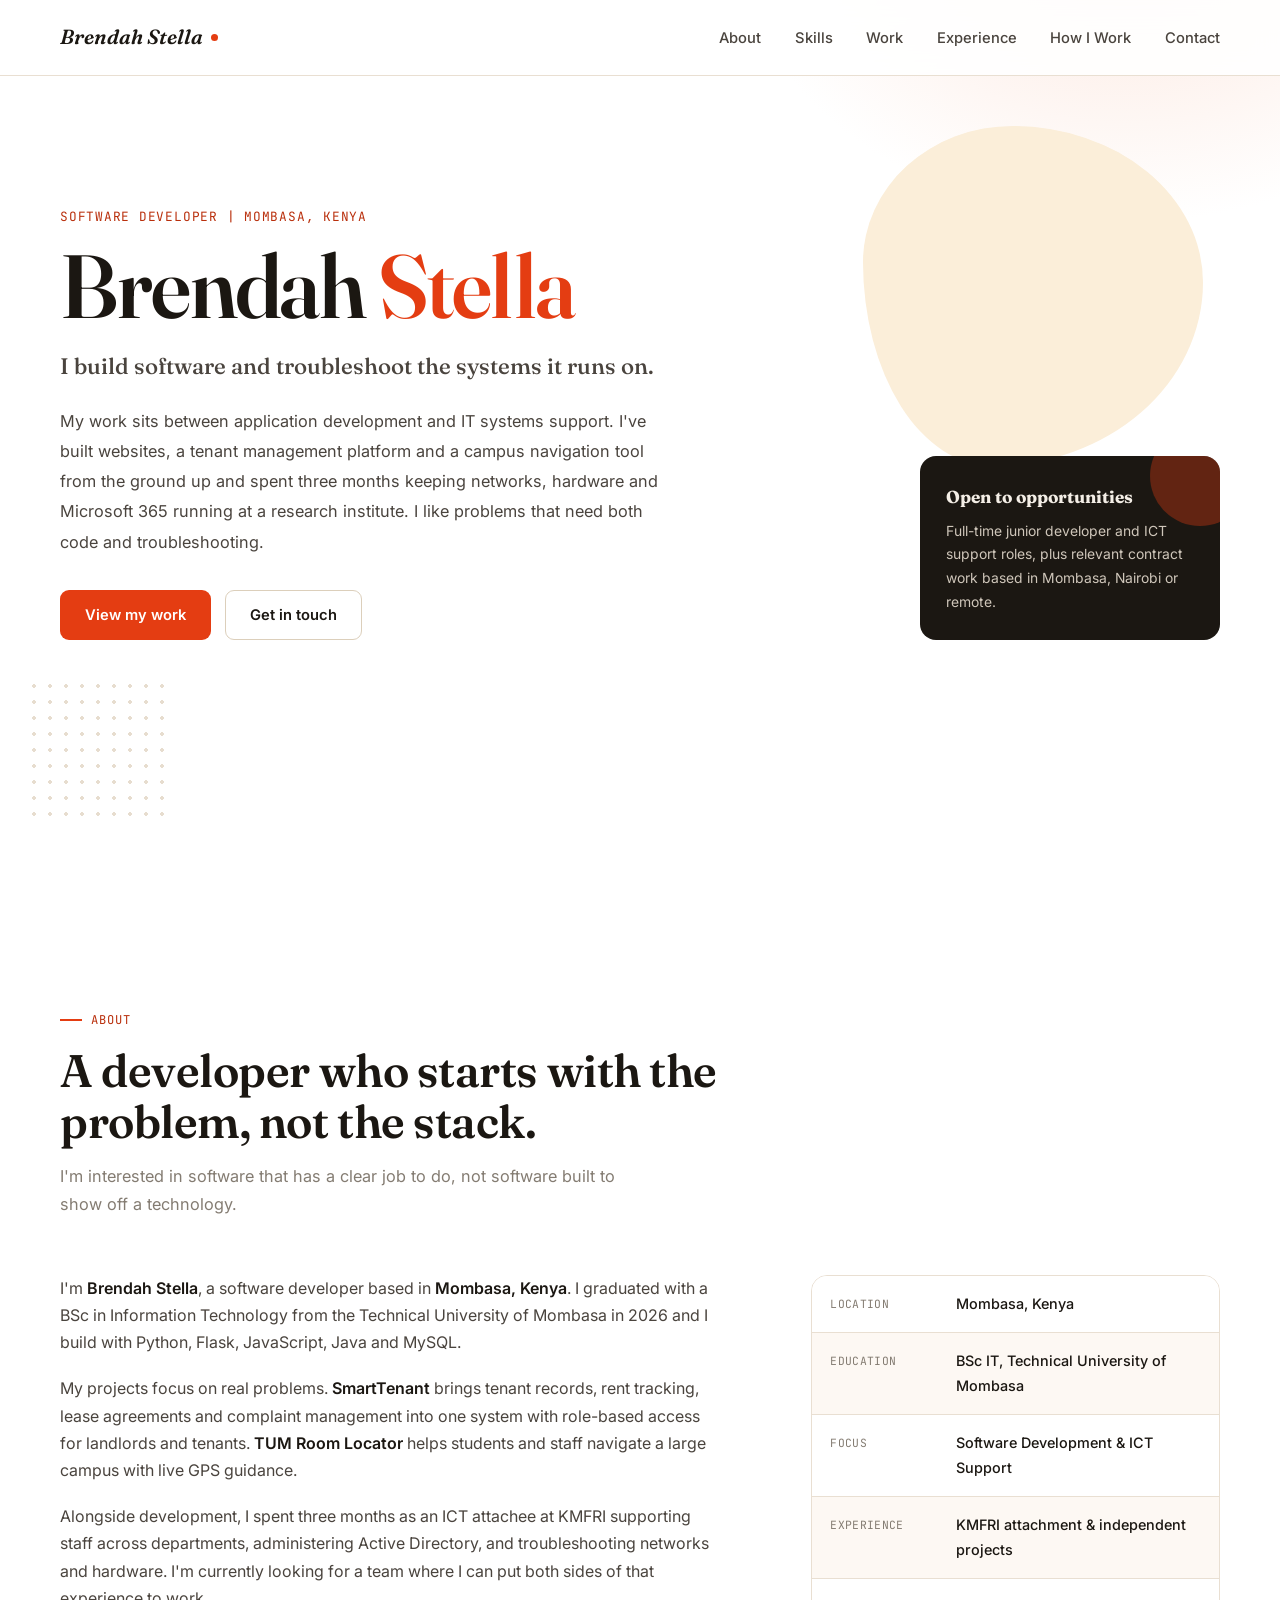
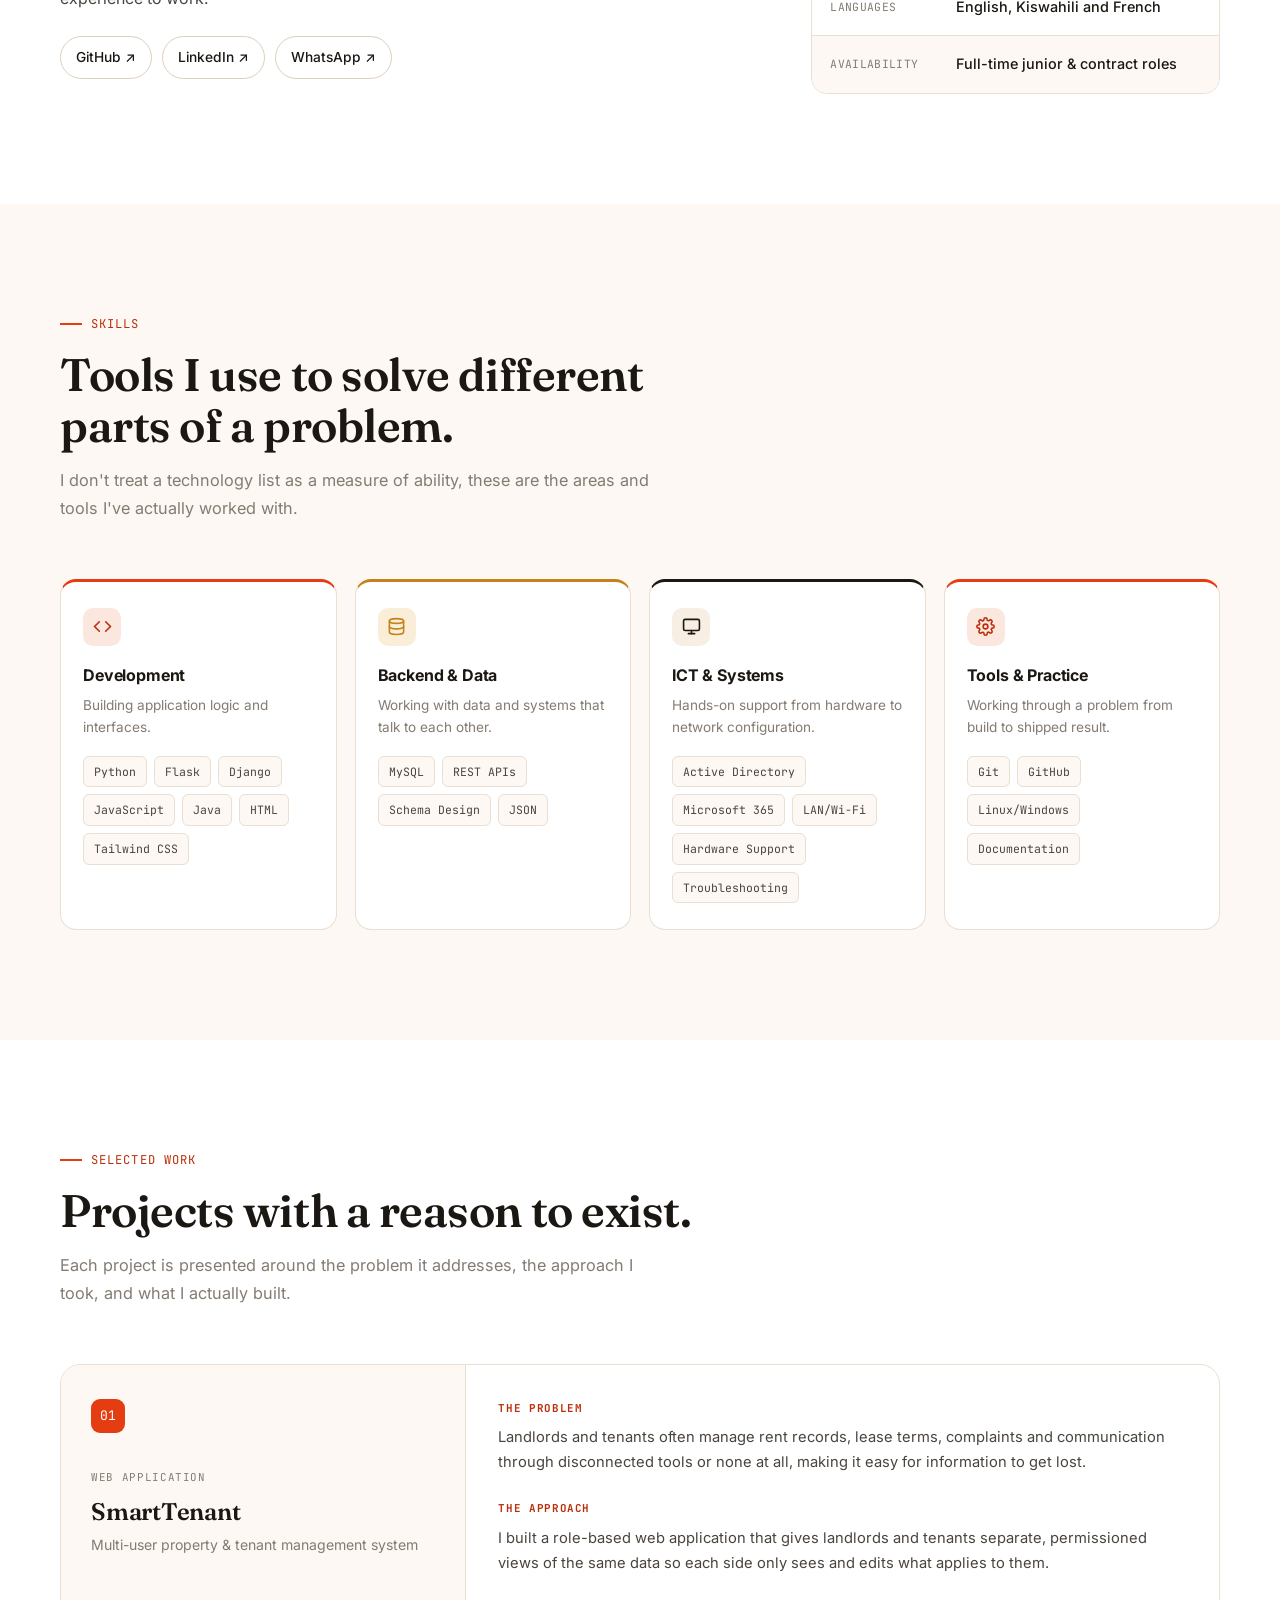
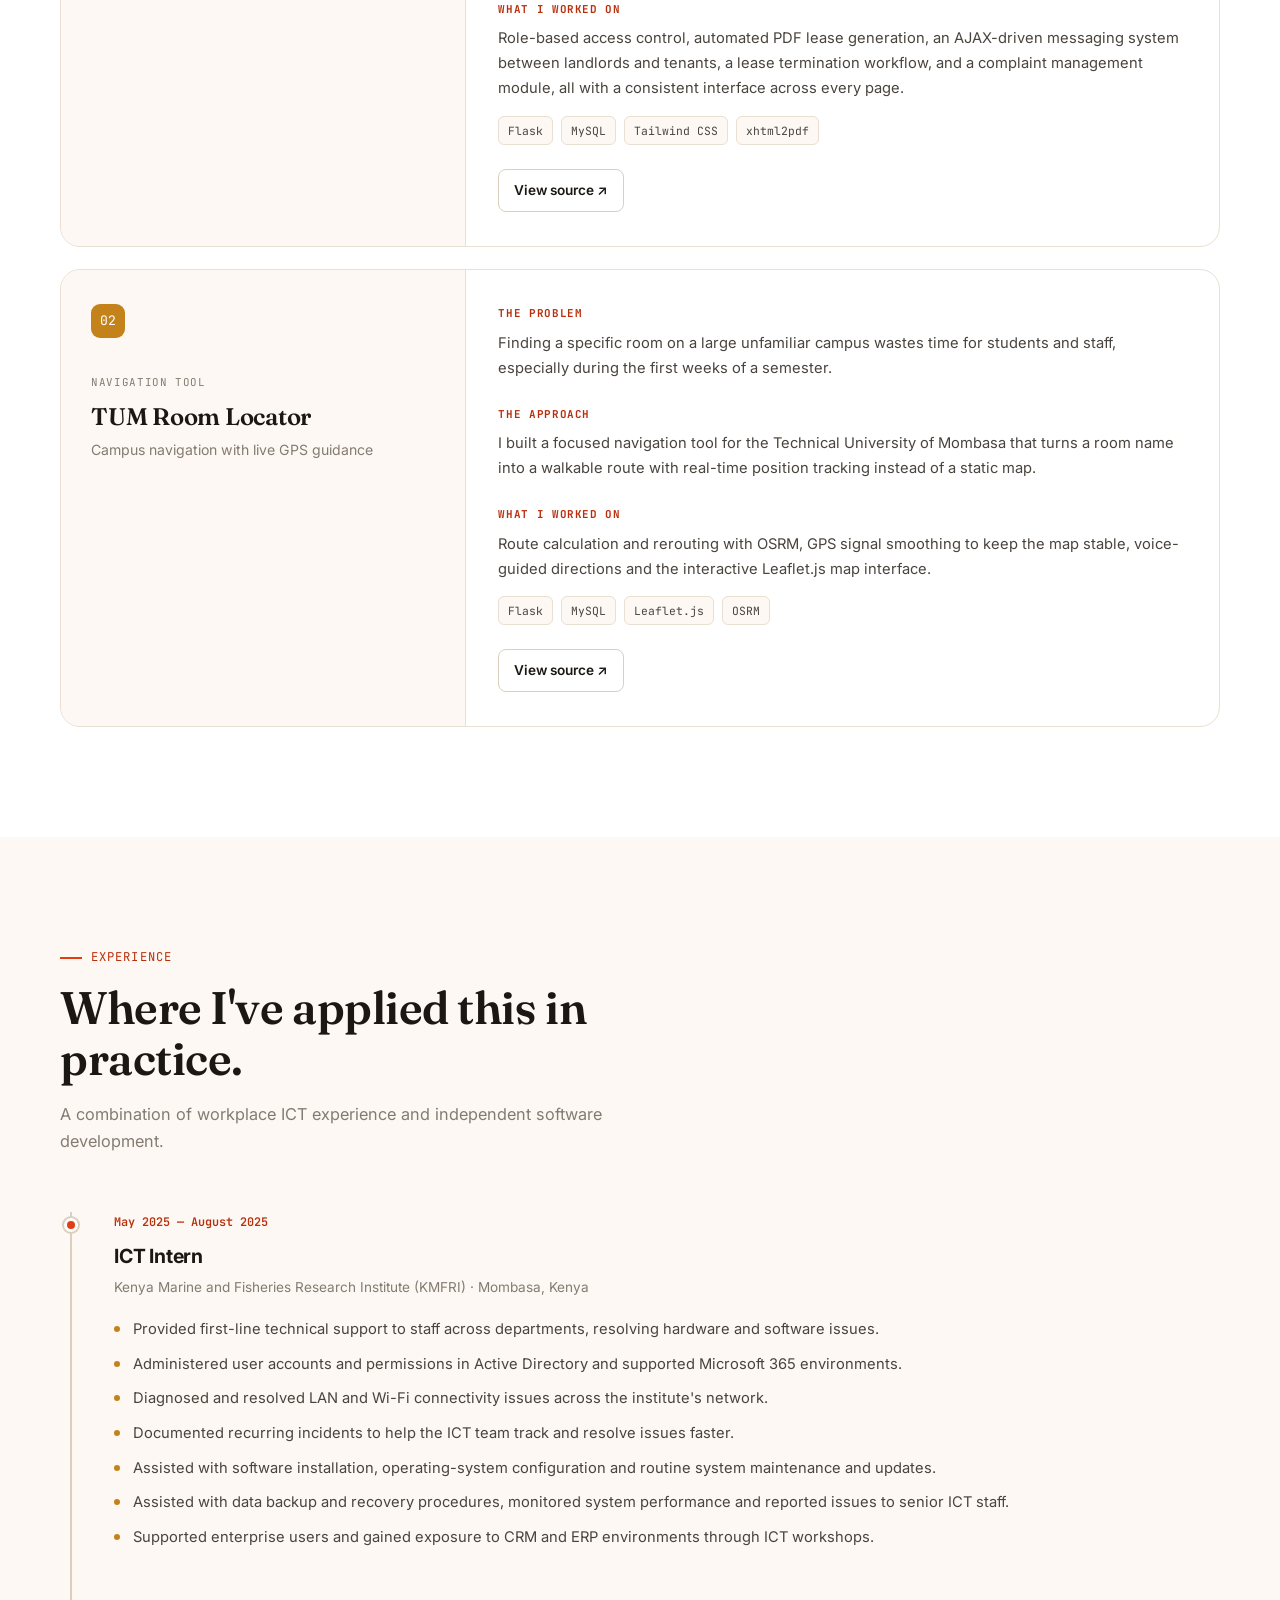
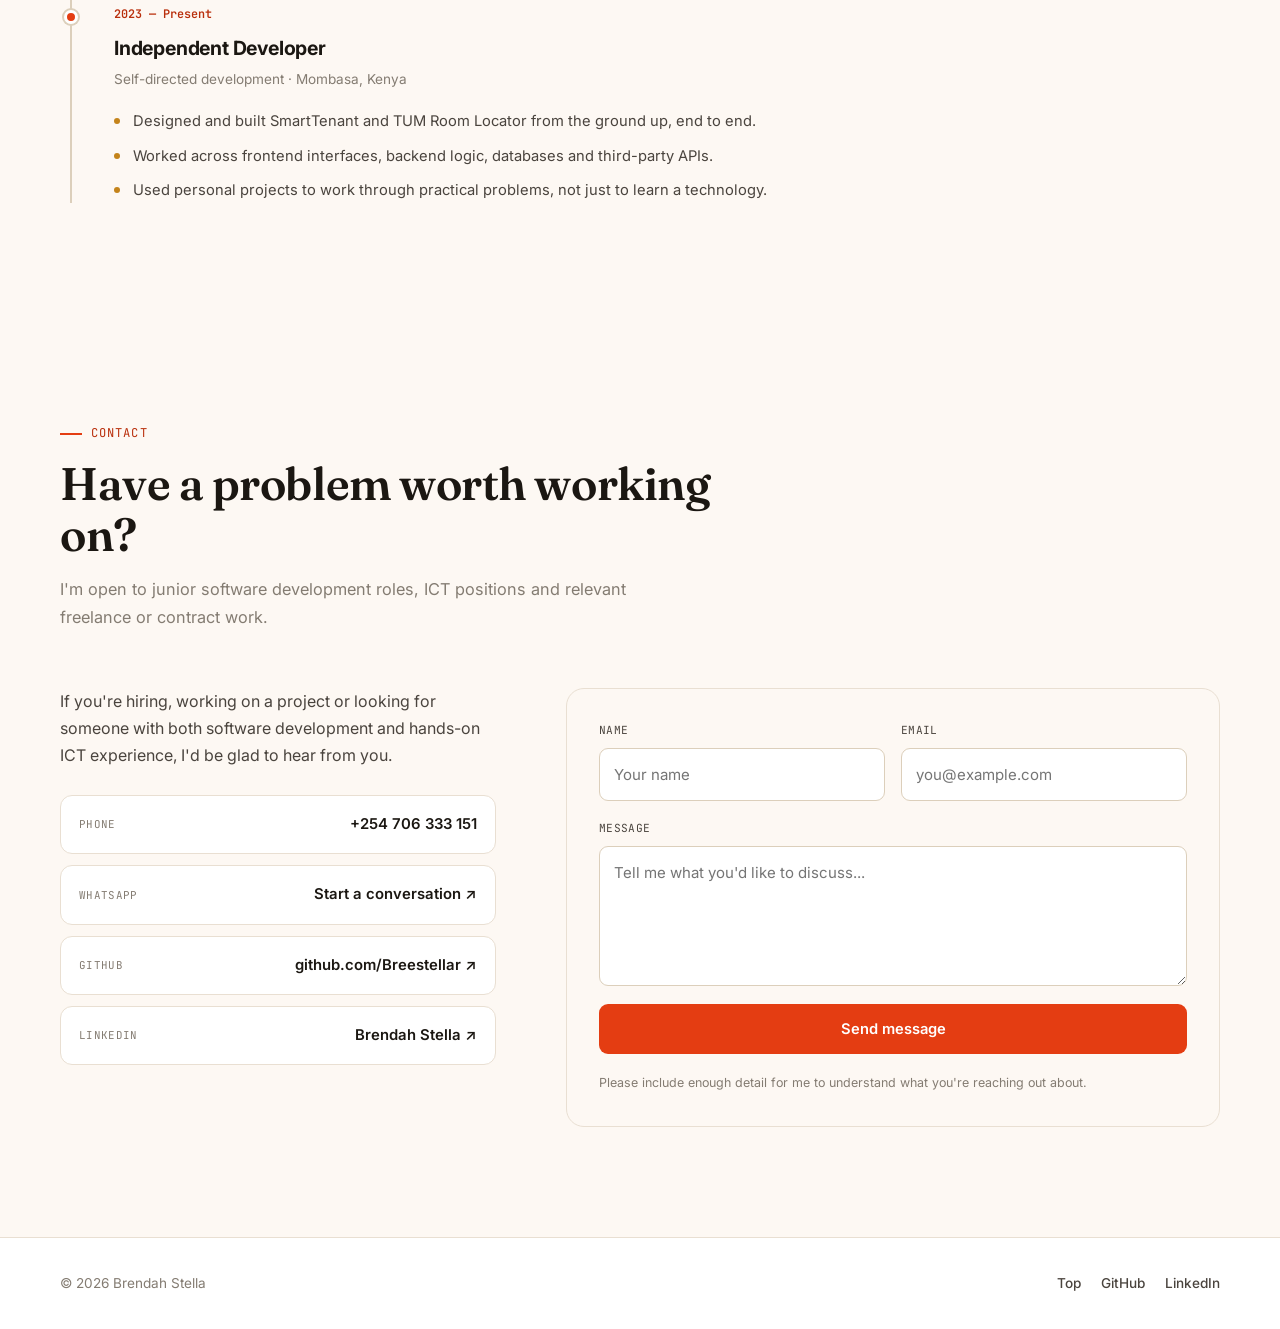
==== commit cb62207a: "remove section for how i work" ====
--- a/index.html
+++ b/index.html
@@ -421,7 +421,7 @@
 
       <aside class="hero-note">
         <strong>Open to opportunities</strong>
-        <p>Full-time junior developer and ICT support roles, plus relevant contract work — based in Mombasa or remote.</p>
+        <p>Full-time junior developer and ICT support roles, plus relevant contract work based in Mombasa, Nairobi or remote.</p>
       </aside>
     </div>
   </section>
@@ -439,17 +439,17 @@
         <div class="about-copy reveal">
           <p>
             I'm <strong>Brendah Stella</strong>, a software developer based in <strong>Mombasa, Kenya</strong>.
-            I graduated with a BSc in Information Technology (Second Class Upper) from the Technical
-            University of Mombasa in 2026, and I build with Python, Flask, JavaScript, Java and MySQL.
+            I graduated with a BSc in Information Technology from the Technical
+            University of Mombasa in 2026 and I build with Python, Flask, JavaScript, Java and MySQL.
           </p>
           <p>
-            My projects focus on real, specific problems. <strong>SmartTenant</strong> brings tenant
+            My projects focus on real problems. <strong>SmartTenant</strong> brings tenant
             records, rent tracking, lease agreements and complaint management into one system with
             role-based access for landlords and tenants. <strong>TUM Room Locator</strong> helps
             students and staff navigate a large campus with live GPS guidance.
           </p>
           <p>
-            Alongside development, I spent three months as an ICT intern at KMFRI, supporting staff
+            Alongside development, I spent three months as an ICT attachee at KMFRI supporting staff
             across departments, administering Active Directory, and troubleshooting networks and
             hardware. I'm currently looking for a team where I can put both sides of that experience
             to work.
@@ -464,10 +464,10 @@
 
         <div class="facts reveal" aria-label="Profile details">
           <div class="fact"><span class="fact-key">Location</span><span class="fact-value">Mombasa, Kenya</span></div>
-          <div class="fact"><span class="fact-key">Education</span><span class="fact-value">BSc IT, TUM — 2026</span></div>
+          <div class="fact"><span class="fact-key">Education</span><span class="fact-value">BSc IT, Technical University of Mombasa </span></div>
           <div class="fact"><span class="fact-key">Focus</span><span class="fact-value">Software Development &amp; ICT Support</span></div>
-          <div class="fact"><span class="fact-key">Experience</span><span class="fact-value">KMFRI internship + independent projects</span></div>
-          <div class="fact"><span class="fact-key">Languages</span><span class="fact-value">English, Kiswahili, French</span></div>
+          <div class="fact"><span class="fact-key">Experience</span><span class="fact-value">KMFRI attachment & independent projects</span></div>
+          <div class="fact"><span class="fact-key">Languages</span><span class="fact-value">English, Kiswahili and French</span></div>
           <div class="fact"><span class="fact-key">Availability</span><span class="fact-value">Full-time junior &amp; contract roles</span></div>
         </div>
       </div>
@@ -480,7 +480,7 @@
       <div class="section-head reveal">
         <p class="section-label">Skills</p>
         <h2 class="section-title">Tools I use to solve different parts of a problem.</h2>
-        <p class="section-intro">I don't treat a technology list as a measure of ability — these are the areas and tools I've actually worked with.</p>
+        <p class="section-intro">I don't treat a technology list as a measure of ability, these are the areas and tools I've actually worked with.</p>
       </div>
 
       <div class="skills-grid">
@@ -491,7 +491,7 @@
           <h3>Development</h3>
           <p>Building application logic and interfaces.</p>
           <ul class="skill-list">
-            <li>Python</li><li>Flask</li><li>JavaScript</li><li>Java</li><li>HTML/CSS</li><li>Tailwind CSS</li>
+            <li>Python</li><li>Flask</li><li>Django</li><li>JavaScript</li><li>Java</li><li>HTML</li><li>Tailwind CSS</li>
           </ul>
         </article>
 
@@ -502,7 +502,7 @@
           <h3>Backend &amp; Data</h3>
           <p>Working with data and systems that talk to each other.</p>
           <ul class="skill-list">
-            <li>MySQL</li><li>REST APIs</li><li>xhtml2pdf</li><li>Schema Design</li><li>JSON</li>
+            <li>MySQL</li><li>REST APIs</li><li>Schema Design</li><li>JSON</li>
           </ul>
         </article>
 
@@ -552,15 +552,15 @@
           <div class="project-content">
             <div class="project-block">
               <h4>The problem</h4>
-              <p>Landlords and tenants often manage rent records, lease terms, complaints and communication through disconnected tools, or none at all — making it easy for information to get lost.</p>
+              <p>Landlords and tenants often manage rent records, lease terms, complaints and communication through disconnected tools or none at all, making it easy for information to get lost.</p>
             </div>
             <div class="project-block">
               <h4>The approach</h4>
-              <p>I built a role-based web application that gives landlords and tenants separate, permissioned views of the same data, so each side only sees and edits what applies to them.</p>
+              <p>I built a role-based web application that gives landlords and tenants separate, permissioned views of the same data so each side only sees and edits what applies to them.</p>
             </div>
             <div class="project-block">
               <h4>What I worked on</h4>
-              <p>Role-based access control, automated PDF lease generation, an AJAX-driven messaging system between landlords and tenants, a lease termination workflow, and a complaint management module — all with a consistent interface across every page.</p>
+              <p>Role-based access control, automated PDF lease generation, an AJAX-driven messaging system between landlords and tenants, a lease termination workflow, and a complaint management module, all with a consistent interface across every page.</p>
               <div class="project-tech" aria-label="SmartTenant technologies">
                 <span>Flask</span><span>MySQL</span><span>Tailwind CSS</span><span>xhtml2pdf</span>
               </div>
@@ -581,15 +581,15 @@
           <div class="project-content">
             <div class="project-block">
               <h4>The problem</h4>
-              <p>Finding a specific room on a large, unfamiliar campus wastes time for students and staff, especially during the first weeks of a semester.</p>
+              <p>Finding a specific room on a large unfamiliar campus wastes time for students and staff, especially during the first weeks of a semester.</p>
             </div>
             <div class="project-block">
               <h4>The approach</h4>
-              <p>I built a focused navigation tool for the Technical University of Mombasa that turns a room name into a walkable route, with real-time position tracking instead of a static map.</p>
+              <p>I built a focused navigation tool for the Technical University of Mombasa that turns a room name into a walkable route with real-time position tracking instead of a static map.</p>
             </div>
             <div class="project-block">
               <h4>What I worked on</h4>
-              <p>Route calculation and rerouting with OSRM, GPS signal smoothing to keep the map stable, voice-guided directions, and the interactive Leaflet.js map interface.</p>
+              <p>Route calculation and rerouting with OSRM, GPS signal smoothing to keep the map stable, voice-guided directions and the interactive Leaflet.js map interface.</p>
               <div class="project-tech" aria-label="TUM Room Locator technologies">
                 <span>Flask</span><span>MySQL</span><span>Leaflet.js</span><span>OSRM</span>
               </div>
@@ -623,6 +623,9 @@
             <li>Administered user accounts and permissions in Active Directory and supported Microsoft 365 environments.</li>
             <li>Diagnosed and resolved LAN and Wi-Fi connectivity issues across the institute's network.</li>
             <li>Documented recurring incidents to help the ICT team track and resolve issues faster.</li>
+            <li>Assisted with software installation, operating-system configuration and routine system maintenance and updates.</li>
+            <li>Assisted with data backup and recovery procedures, monitored system performance and reported issues to senior ICT staff.</li>
+            <li>Supported enterprise users and gained exposure to CRM and ERP environments through ICT workshops.</li>
           </ul>
         </article>
 
@@ -640,47 +643,18 @@
     </div>
   </section>
 
-  <!-- HOW I WORK -->
-  <section id="approach">
-    <div class="container">
-      <div class="section-head reveal">
-        <p class="section-label">How I Work</p>
-        <h2 class="section-title">A process for building something that actually holds up.</h2>
-        <p class="section-intro">I start by understanding what needs to change, then choose the simplest technical approach that gets it there.</p>
-      </div>
-
-      <div class="approach-grid">
-        <article class="approach reveal">
-          <p class="approach-number">01</p>
-          <h3>Understand the problem</h3>
-          <p>Define what's actually broken or missing, who it affects, and what the software genuinely needs to accomplish before writing any code.</p>
-        </article>
-        <article class="approach reveal">
-          <p class="approach-number">02</p>
-          <h3>Build it in parts</h3>
-          <p>Break the work into manageable pieces and move across the interface, application logic, database and integrations as each part needs.</p>
-        </article>
-        <article class="approach reveal">
-          <p class="approach-number">03</p>
-          <h3>Test and refine</h3>
-          <p>Treat the first working version as a starting point, not the finish line — test it, find what breaks, and fix it before calling it done.</p>
-        </article>
-      </div>
-    </div>
-  </section>
-
   <!-- CONTACT -->
   <section id="contact" class="alt-bg">
     <div class="container">
       <div class="section-head reveal">
         <p class="section-label">Contact</p>
         <h2 class="section-title">Have a problem worth working on?</h2>
-        <p class="section-intro">I'm open to junior software development roles, ICT positions, and relevant freelance or contract work.</p>
+        <p class="section-intro">I'm open to junior software development roles, ICT positions and relevant freelance or contract work.</p>
       </div>
 
       <div class="contact-grid">
         <div class="contact-copy reveal">
-          <p>If you're hiring, working on a project, or looking for someone with both software development and hands-on ICT experience, I'd be glad to hear from you.</p>
+          <p>If you're hiring, working on a project or looking for someone with both software development and hands-on ICT experience, I'd be glad to hear from you.</p>
 
           <div class="contact-list">
             <a class="contact-item" href="tel:+254706333151">
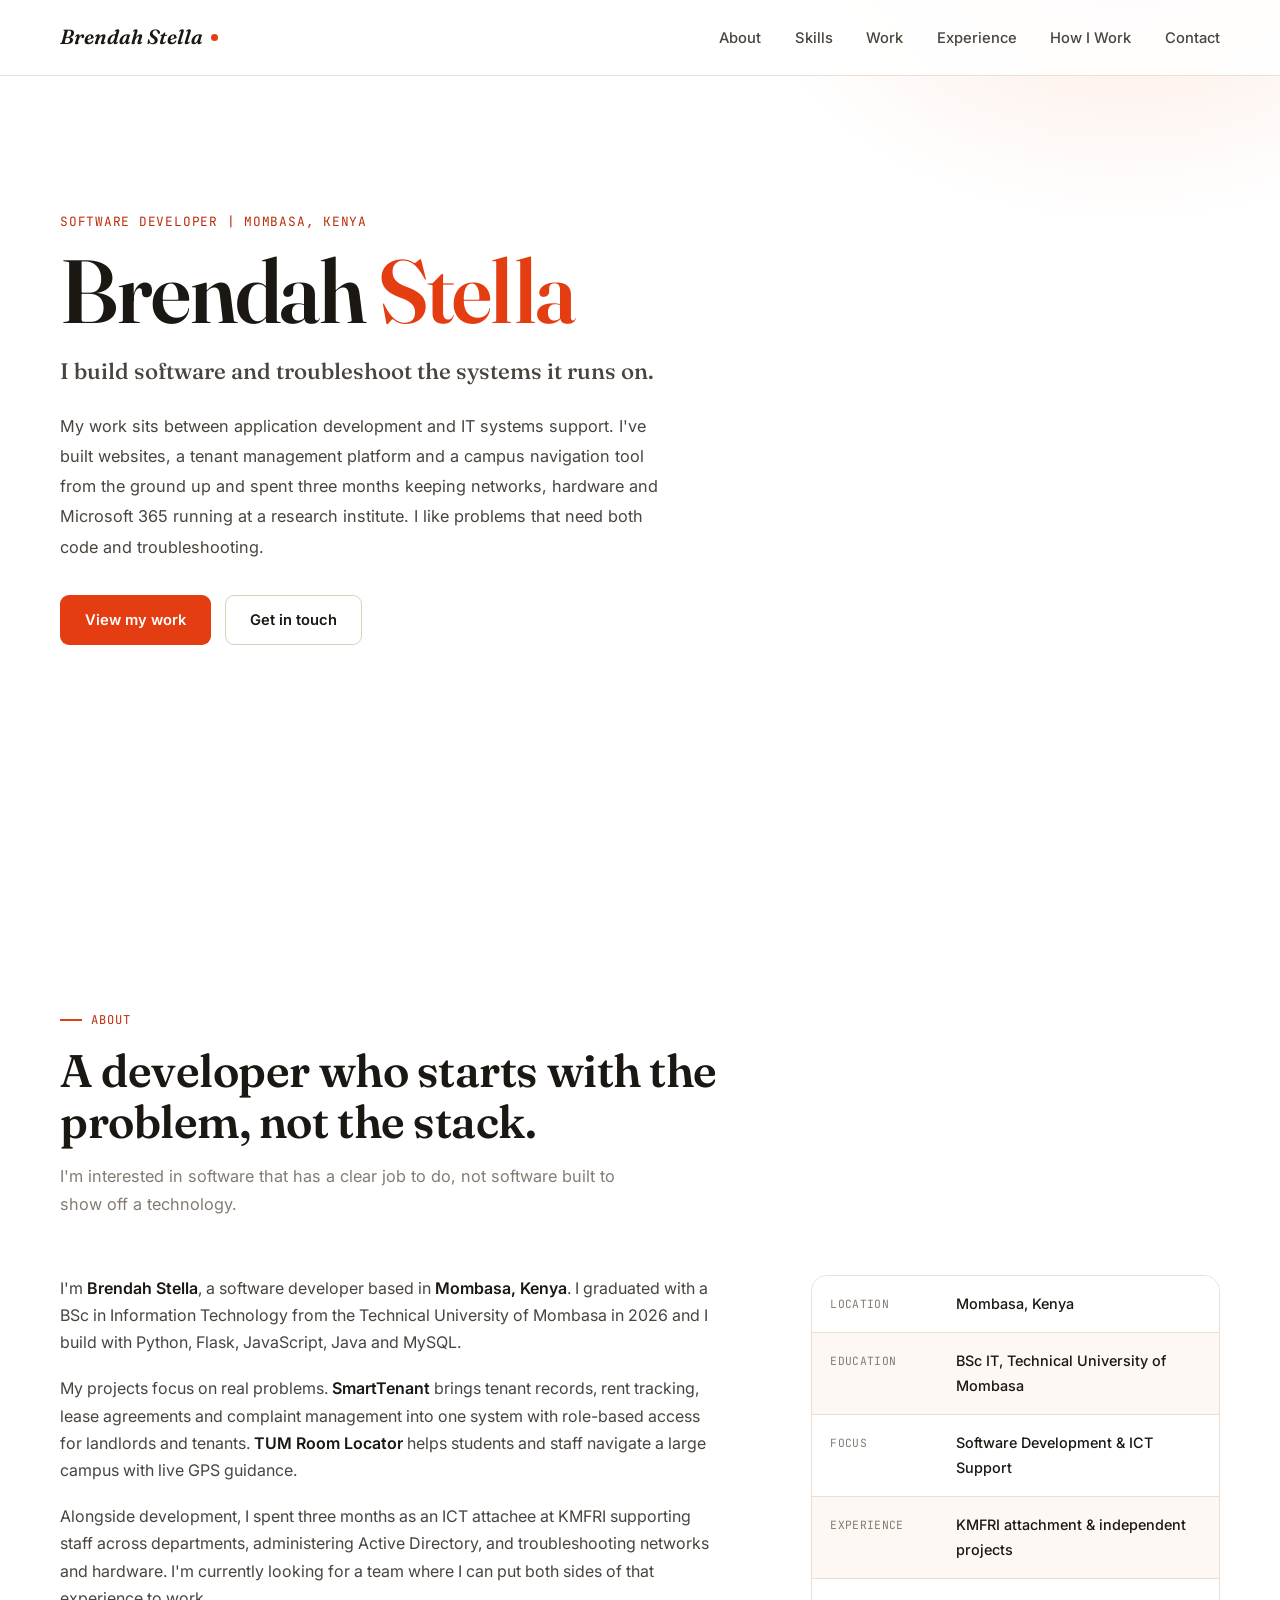
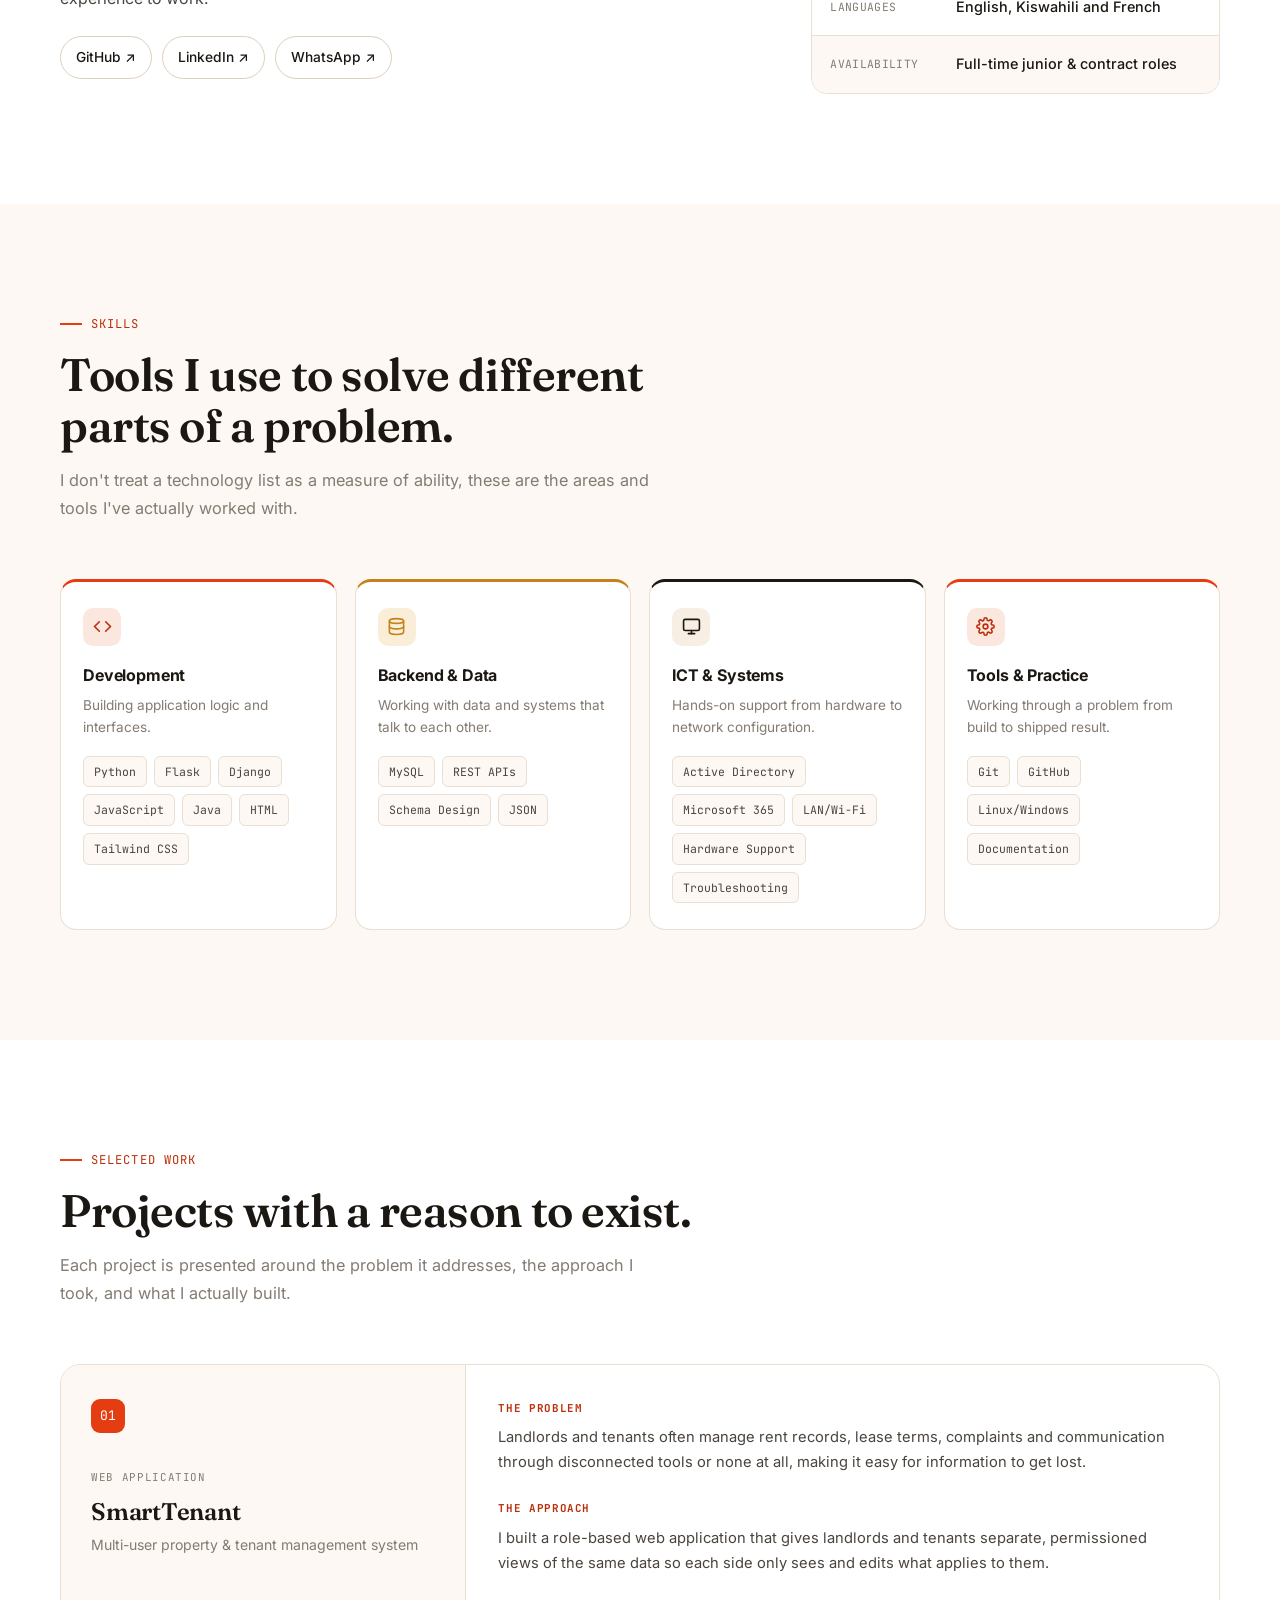
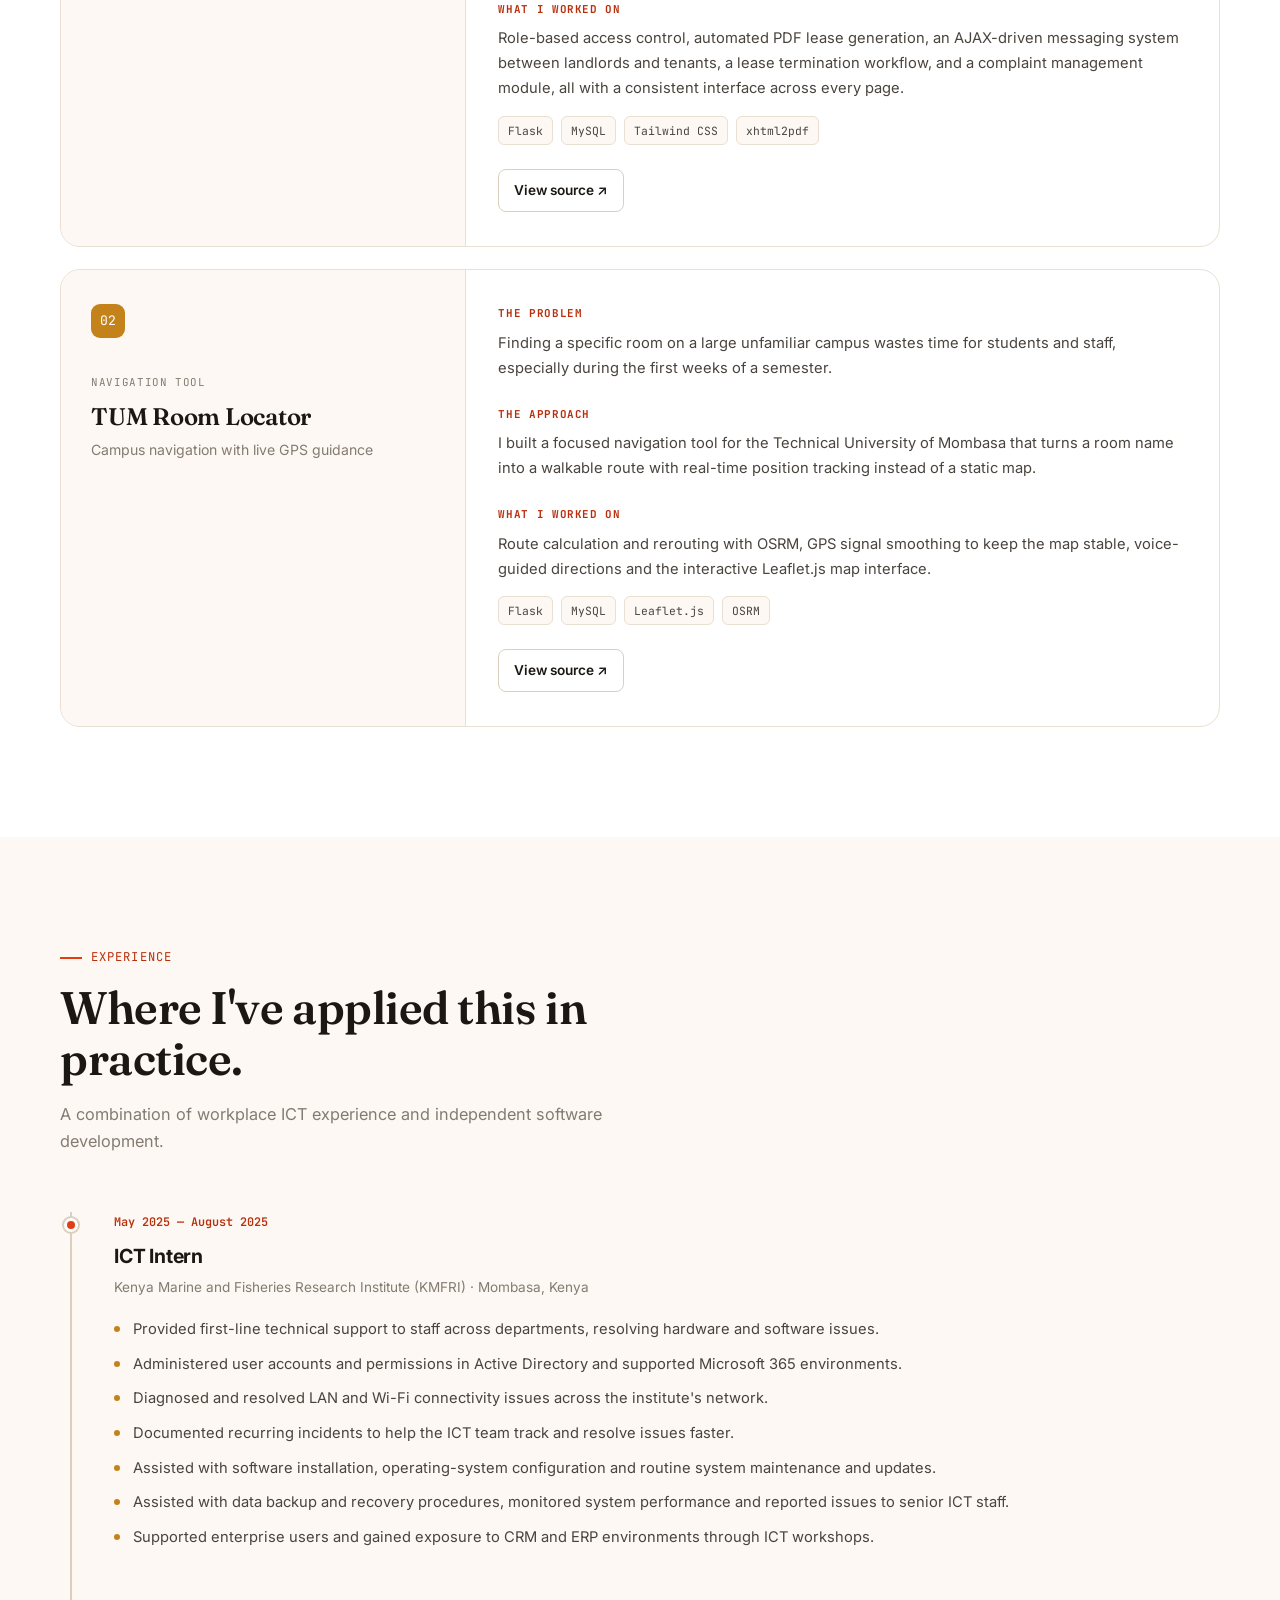
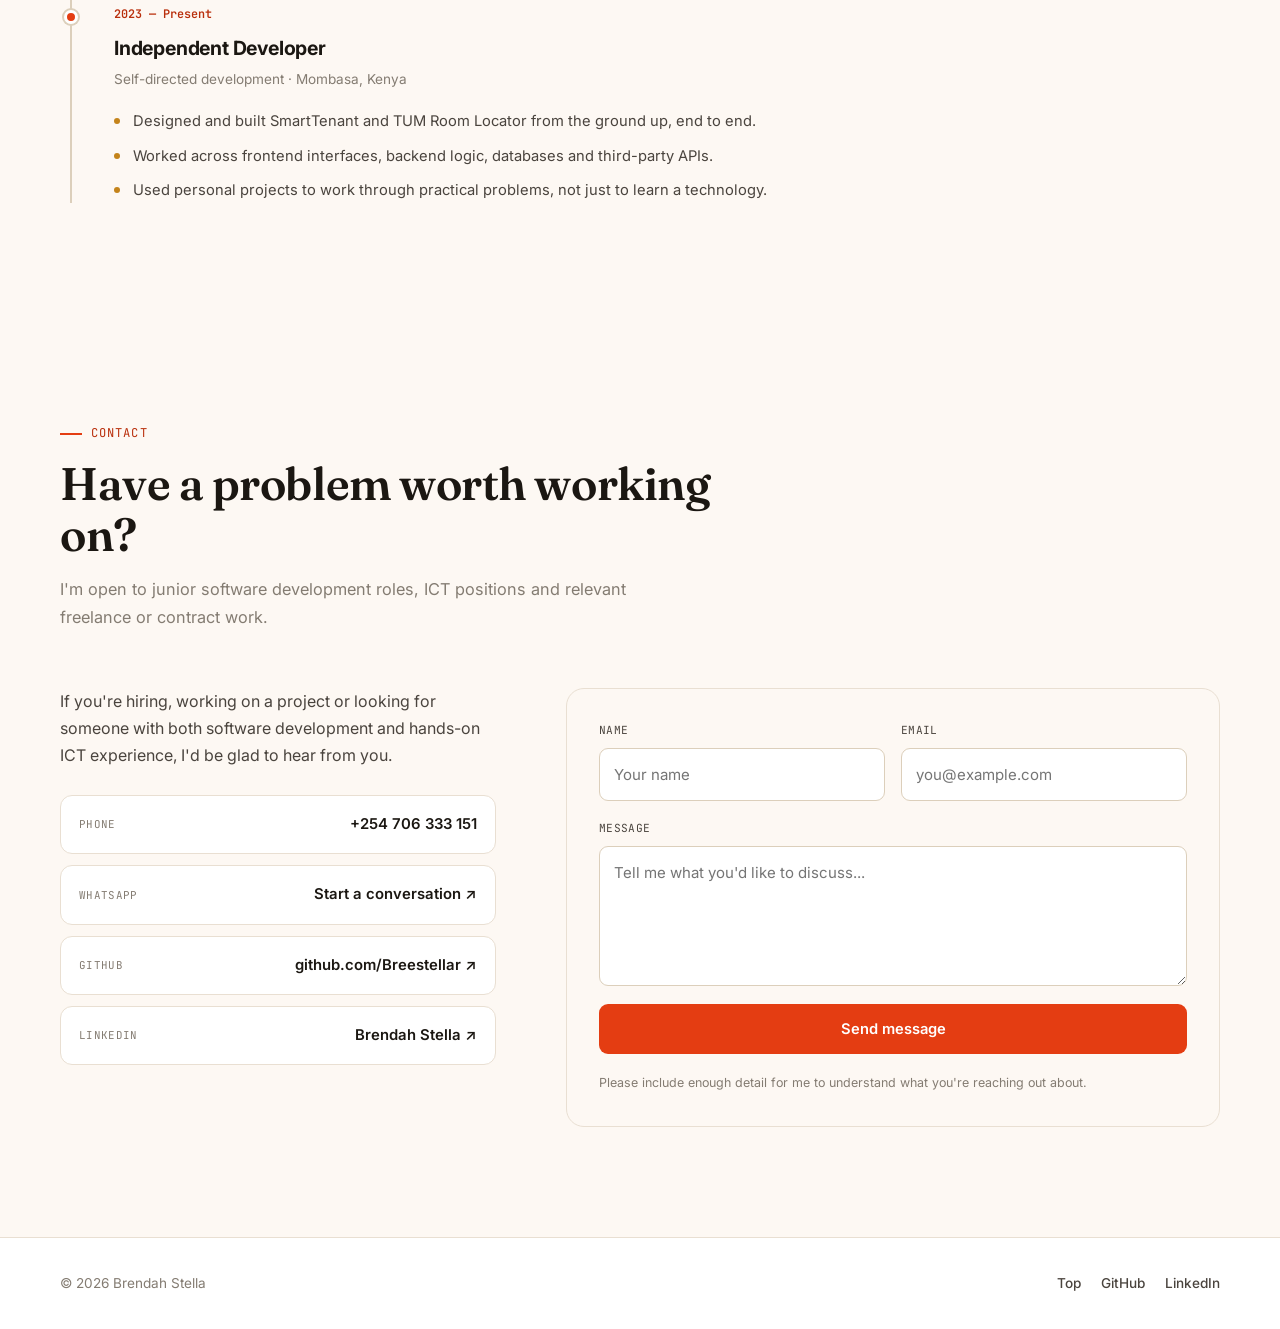
==== commit ef9471e8: "remove circle" ====
--- a/index.html
+++ b/index.html
@@ -112,21 +112,19 @@
       radial-gradient(560px 420px at 88% -8%, var(--accent-soft) 0%, transparent 70%),
       var(--paper);
   }
-  .hero-shape{
-    position:absolute;top:14%;right:6%;width:340px;height:340px;
-    background:var(--gold-soft);border-radius:44% 56% 62% 38% / 40% 46% 54% 60%;
-    z-index:0;
-  }
-  .hero-dots{
-    position:absolute;bottom:8%;left:2%;width:150px;height:150px;
-    background-image:radial-gradient(var(--line-strong) 1.6px, transparent 1.6px);
-    background-size:16px 16px;opacity:.7;z-index:0;
-  }
-  .hero{
-    position:relative;z-index:1;
-    padding:70px 0 90px;
-    display:grid;grid-template-columns:minmax(0,1fr) 300px;
-    gap:64px;align-items:end;
+  .hero {
+    position: relative;
+    z-index: 1;
+    padding: 90px 0 100px;
+    display: block;
+  }
+
+  .hero > div:first-child {
+    max-width: 1000px;
+  }
+
+  .hero h1 {
+    max-width: 1000px;
   }
   .badge{
     display:inline-flex;align-items:center;gap:8px;
@@ -365,7 +363,6 @@
     .skills-grid{grid-template-columns:1fr;}
     .form-row{grid-template-columns:1fr;}
     .footer-inner{flex-direction:column;align-items:flex-start;}
-    .hero-shape{width:220px;height:220px;right:-10%;}
   }
 
   @media (prefers-reduced-motion:reduce){
@@ -400,8 +397,6 @@
 
   <!-- HERO -->
   <section id="home">
-    <div class="hero-shape" aria-hidden="true"></div>
-    <div class="hero-dots" aria-hidden="true"></div>
     <div class="container hero">
       <div>
         <p class="eyebrow">Software Developer | Mombasa, Kenya</p>
@@ -419,10 +414,6 @@
         </div>
       </div>
 
-      <aside class="hero-note">
-        <strong>Open to opportunities</strong>
-        <p>Full-time junior developer and ICT support roles, plus relevant contract work based in Mombasa, Nairobi or remote.</p>
-      </aside>
     </div>
   </section>
 
@@ -643,6 +634,7 @@
     </div>
   </section>
 
+
   <!-- CONTACT -->
   <section id="contact" class="alt-bg">
     <div class="container">
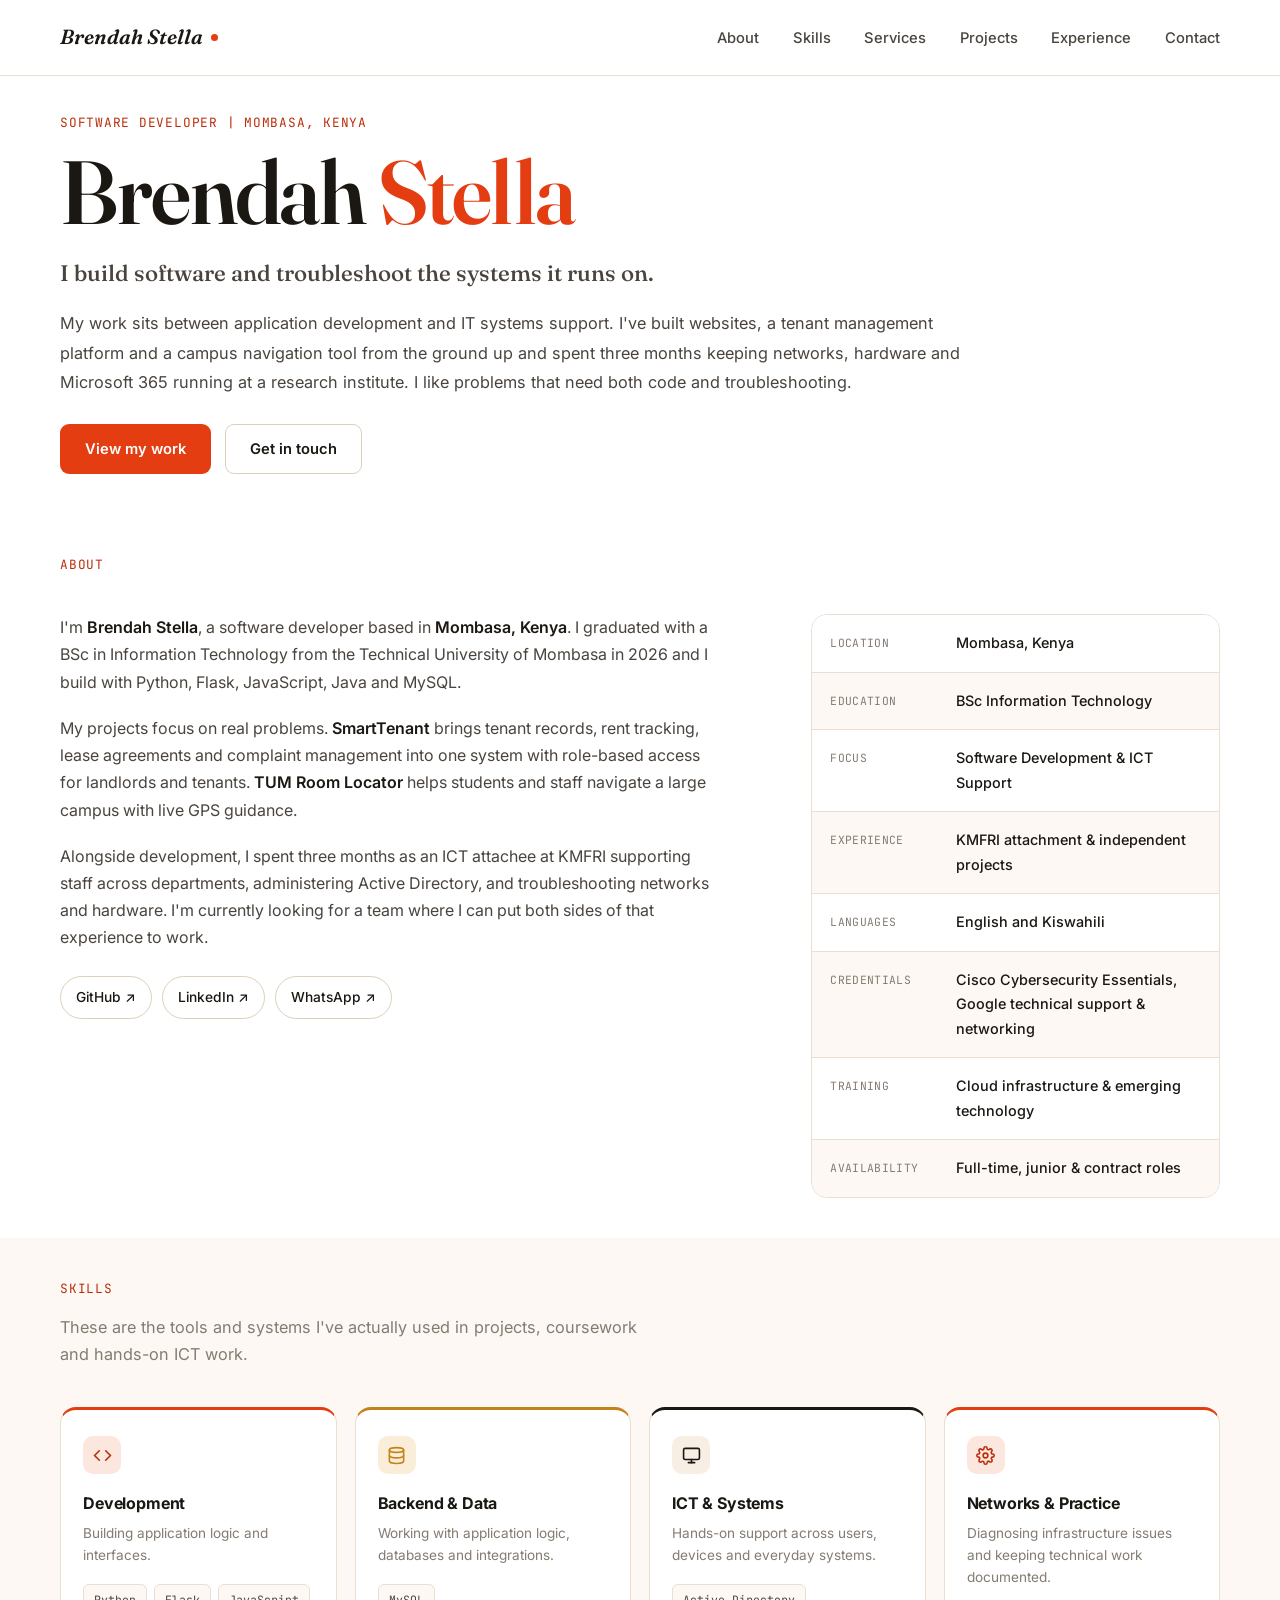
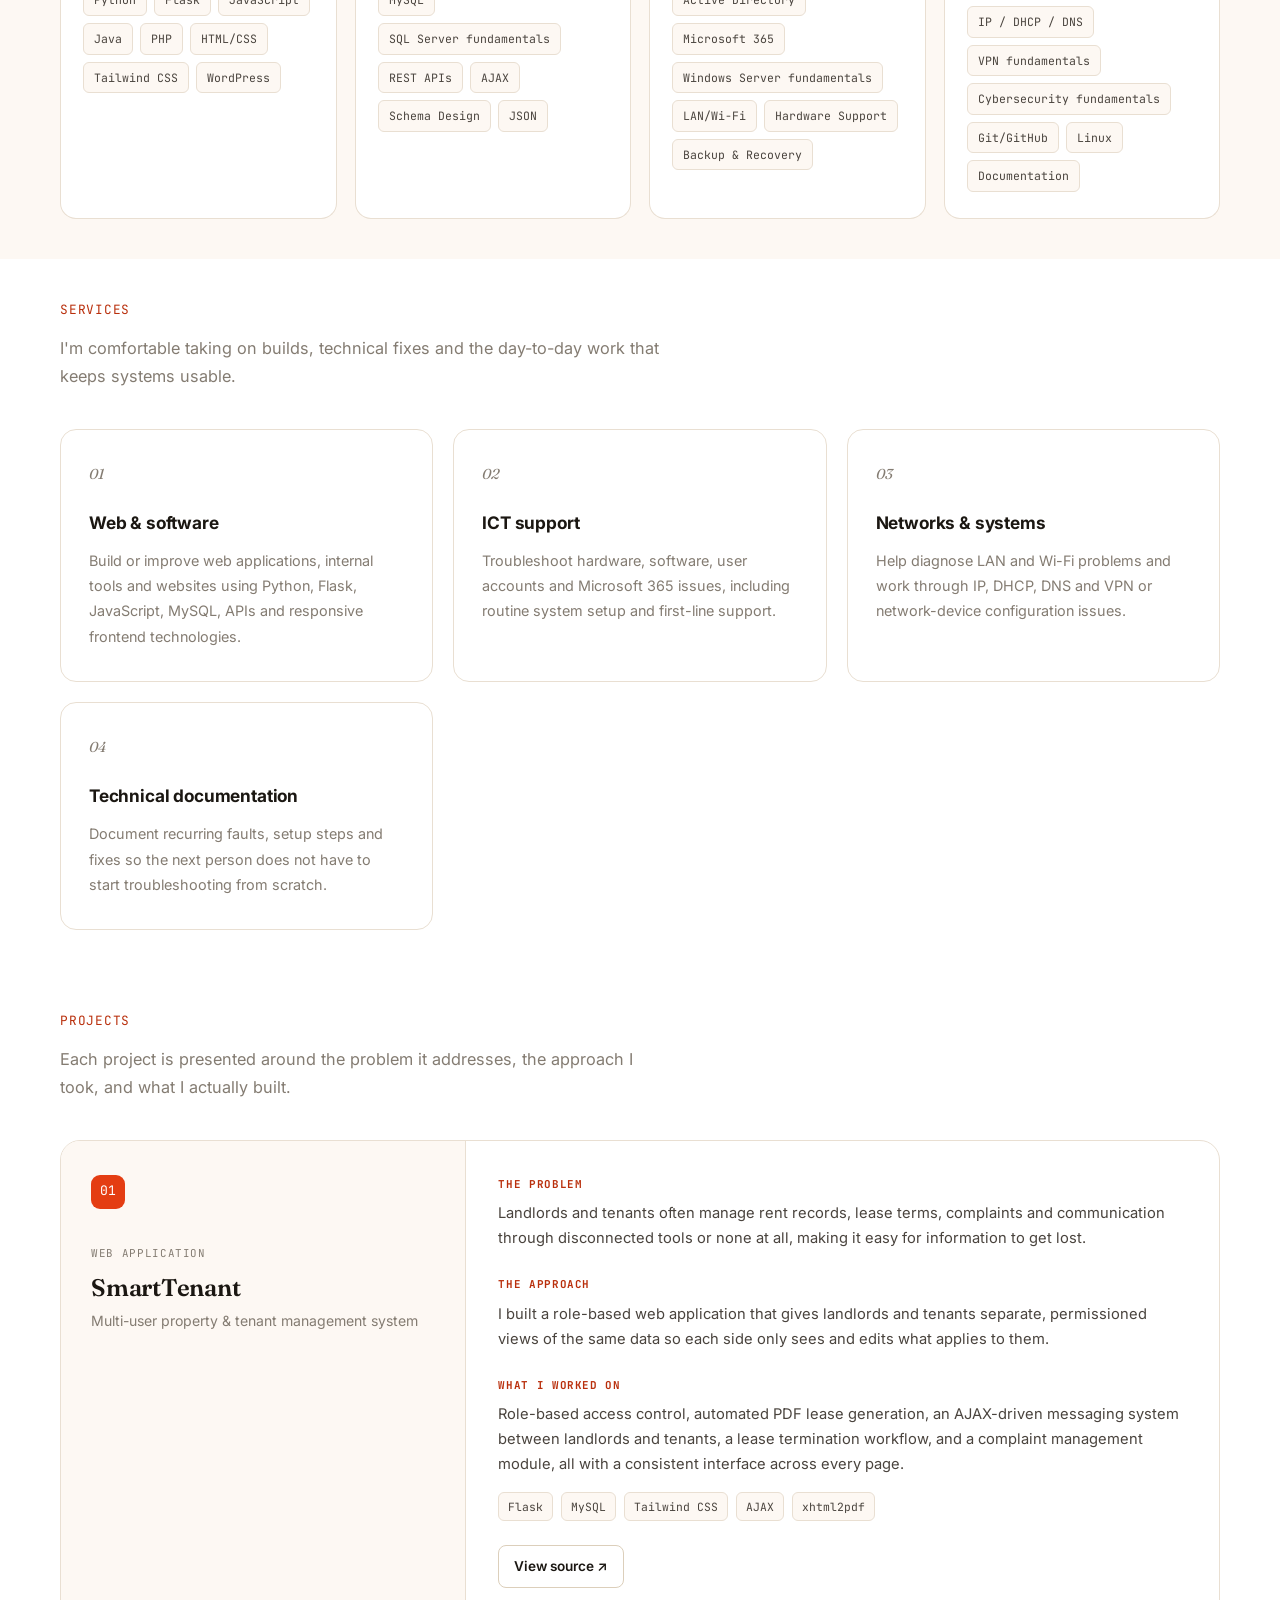
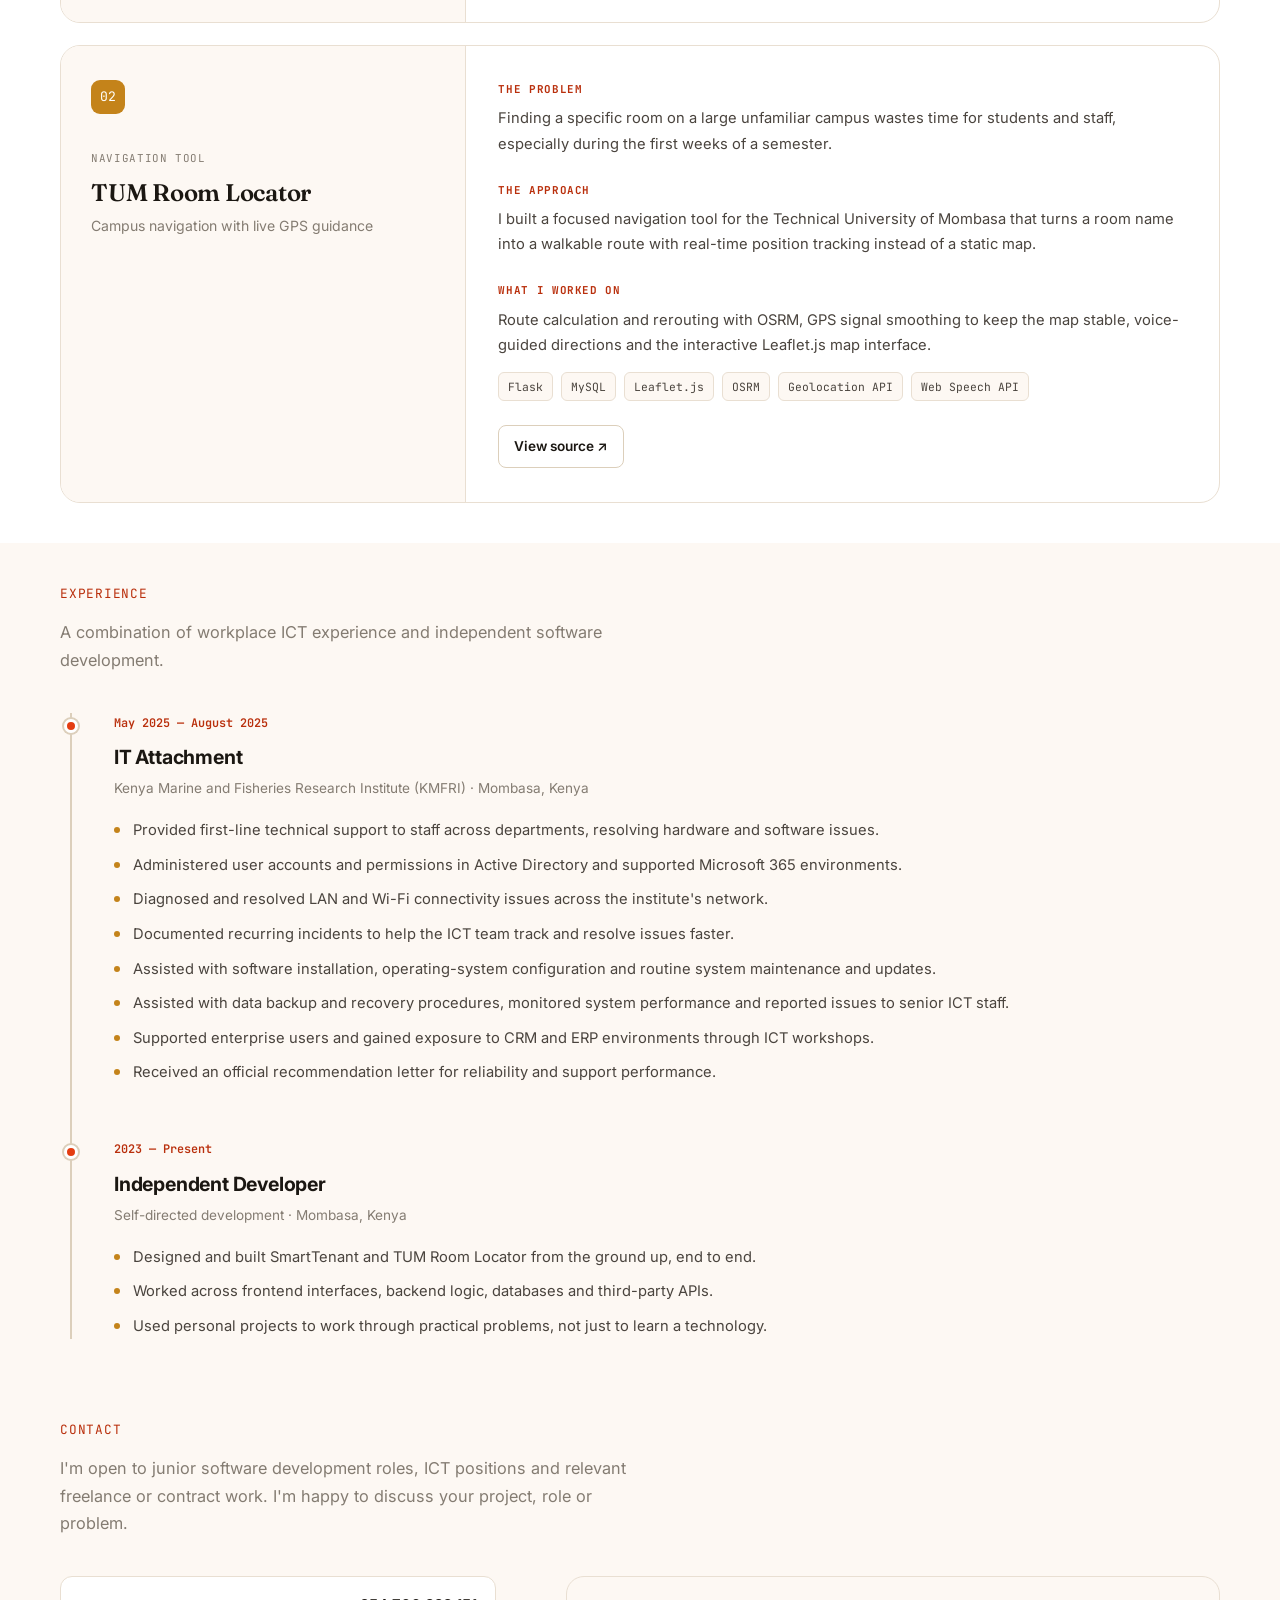
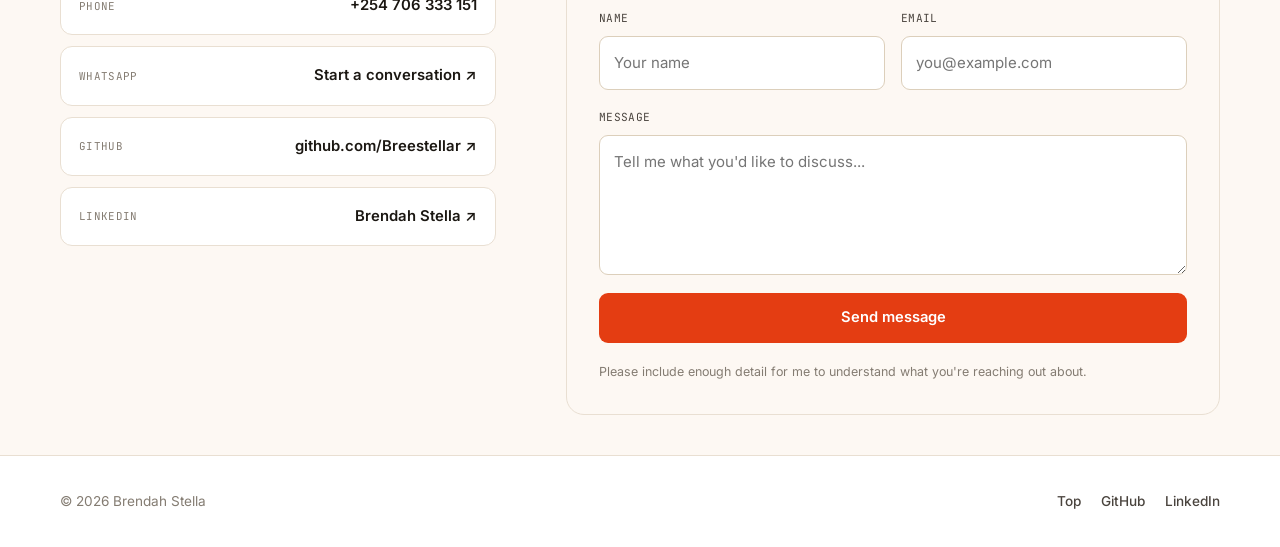
==== commit ff234050: "add skills, upgrade UI" ====
--- a/index.html
+++ b/index.html
@@ -1,736 +1,1681 @@
-<!DOCTYPE html>
+<!doctype html>
 <html lang="en">
-<head>
-<meta charset="UTF-8" />
-<meta name="viewport" content="width=device-width, initial-scale=1.0" />
-
-<title>Brendah Stella | Software Developer</title>
-<meta name="description" content="Portfolio of Brendah Stella, a software developer based in Mombasa, Kenya, with experience in Flask, MySQL, JavaScript, and ICT systems support." />
-<meta name="author" content="Brendah Stella" />
-<meta name="robots" content="index, follow" />
-<link rel="canonical" href="https://breestellar.github.io/portfolio/" />
-
-<meta property="og:title" content="Brendah Stella | Software Developer" />
-<meta property="og:description" content="Software development and ICT portfolio of Brendah Stella." />
-<meta property="og:type" content="website" />
-<meta property="og:url" content="https://breestellar.github.io/portfolio/" />
-
-<link rel="preconnect" href="https://fonts.googleapis.com" />
-<link rel="preconnect" href="https://fonts.gstatic.com" crossorigin />
-<link href="https://fonts.googleapis.com/css2?family=Fraunces:opsz,wght@9..144,400;9..144,500;9..144,600;9..144,700&family=Inter:wght@400;500;600;700&family=JetBrains+Mono:wght@400;500&display=swap" rel="stylesheet" />
-
-<style>
-  :root{
-    --paper:#FFFFFF;
-    --paper-warm:#FDF8F3;
-    --paper-deep:#F7EEE4;
-    --ink:#1B1712;
-    --ink-soft:#4A443E;
-    --muted:#847C72;
-    --line:#E9DFD2;
-    --line-strong:#DCCFBB;
-    --accent:#E43D12;
-    --accent-deep:#B92F0C;
-    --accent-soft:#FCE7DE;
-    --gold:#C4831A;
-    --gold-soft:#FBEED9;
-    --success:#3F7D53;
-    --serif:'Fraunces', serif;
-    --sans:'Inter', sans-serif;
-    --mono:'JetBrains Mono', monospace;
-    --max:1160px;
-  }
-
-  *,*::before,*::after{box-sizing:border-box;margin:0;padding:0;}
-
-  html{scroll-behavior:smooth;}
-
-  body{
-    background:var(--paper);
-    color:var(--ink);
-    font-family:var(--sans);
-    font-size:16px;
-    line-height:1.7;
-    overflow-x:hidden;
-  }
-
-  ::selection{background:var(--accent);color:#fff;}
-
-  ::-webkit-scrollbar{width:9px;}
-  ::-webkit-scrollbar-track{background:var(--paper-warm);}
-  ::-webkit-scrollbar-thumb{background:var(--line-strong);border-radius:20px;}
-
-  a{color:inherit;}
-  button,input,textarea{font:inherit;}
-  img{max-width:100%;display:block;}
-
-  .container{width:min(var(--max), calc(100% - 56px));margin-inline:auto;}
-
-  h1,h2,h3{font-family:var(--serif);font-weight:600;letter-spacing:-0.01em;color:var(--ink);}
-
-  /* ── REVEAL ── */
-  .reveal{opacity:0;transform:translateY(18px);transition:opacity .6s ease, transform .6s ease;}
-  .reveal.in{opacity:1;transform:translateY(0);}
-
-  /* ── NAV (fixed / constant) ── */
-  header{position:fixed;top:0;left:0;right:0;z-index:200;}
-  nav{
-    height:76px;
-    background:rgba(255,255,255,0.88);
-    backdrop-filter:blur(14px);
-    border-bottom:1px solid var(--line);
-  }
-  .nav-inner{height:100%;display:flex;align-items:center;justify-content:space-between;}
-  .nav-logo{
-    font-family:var(--serif);font-style:italic;font-weight:600;
-    font-size:1.28rem;color:var(--ink);text-decoration:none;
-    display:flex;align-items:center;gap:8px;
-  }
-  .nav-logo .dot{width:7px;height:7px;border-radius:50%;background:var(--accent);display:inline-block;}
-  .nav-links{display:flex;align-items:center;gap:2.1rem;list-style:none;}
-  .nav-links a{color:var(--ink-soft);text-decoration:none;font-size:0.92rem;font-weight:500;position:relative;padding:4px 0;transition:color .2s;}
-  .nav-links a::after{content:"";position:absolute;left:0;bottom:0;width:0;height:2px;background:var(--accent);transition:width .22s ease;}
-  .nav-links a:hover{color:var(--ink);}
-  .nav-links a:hover::after{width:100%;}
-  .nav-cta{
-    background:var(--ink) !important;color:#fff !important;
-    padding:9px 18px;border-radius:8px;font-weight:600 !important;
-  }
-  .nav-cta::after{display:none;}
-  .nav-cta:hover{background:var(--accent) !important;}
-  .hamburger{
-    display:none;width:44px;height:44px;align-items:center;justify-content:center;
-    border:1px solid var(--line);background:var(--paper-warm);color:var(--ink);
-    border-radius:8px;cursor:pointer;font-size:1.1rem;
-  }
-
-  /* ── HERO ── */
-  #home{
-    min-height:100vh;display:flex;align-items:center;
-    padding-top:76px;position:relative;overflow:hidden;
-    background:
-      radial-gradient(560px 420px at 88% -8%, var(--accent-soft) 0%, transparent 70%),
-      var(--paper);
-  }
-  .hero {
-    position: relative;
-    z-index: 1;
-    padding: 90px 0 100px;
-    display: block;
-  }
-
-  .hero > div:first-child {
-    max-width: 1000px;
-  }
-
-  .hero h1 {
-    max-width: 1000px;
-  }
-  .badge{
-    display:inline-flex;align-items:center;gap:8px;
-    background:var(--paper);border:1px solid var(--line-strong);
-    padding:6px 14px 6px 10px;border-radius:30px;
-    font-family:var(--mono);font-size:0.76rem;color:var(--ink-soft);
-    margin-bottom:1.6rem;
-  }
-  .badge .pulse{
-    width:8px;height:8px;border-radius:50%;background:var(--success);position:relative;
-  }
-  .badge .pulse::after{
-    content:"";position:absolute;inset:-4px;border-radius:50%;
-    border:1.5px solid var(--success);animation:pulse 2.2s infinite;
-  }
-  @keyframes pulse{0%{transform:scale(0.6);opacity:1;}100%{transform:scale(1.8);opacity:0;}}
-
-  .eyebrow{
-    font-family:var(--mono);font-size:0.8rem;color:var(--accent-deep);
-    letter-spacing:0.06em;text-transform:uppercase;margin-bottom:0.9rem;
-  }
-  .hero h1{
-    font-size:clamp(3.2rem, 7vw, 5.6rem);line-height:0.98;
-    letter-spacing:-0.02em;margin-bottom:1.1rem;
-  }
-  .hero h1 em{color:var(--accent);font-style:normal;}
-  .hero-role{
-    font-family:var(--serif);font-size:clamp(1.15rem,2vw,1.4rem);
-    color:var(--ink-soft);font-weight:500;margin-bottom:1.3rem;max-width:640px;
-  }
-  .hero-copy{max-width:600px;color:var(--ink-soft);font-size:1.02rem;line-height:1.85;margin-bottom:2.1rem;}
-  .hero-actions{display:flex;flex-wrap:wrap;gap:0.85rem;}
-
-  .btn{
-    display:inline-flex;align-items:center;justify-content:center;gap:8px;
-    min-height:50px;padding:0 24px;border-radius:9px;text-decoration:none;
-    font-weight:600;font-size:0.92rem;border:1.5px solid transparent;
-    transition:all .2s ease;
-  }
-  .btn-primary{background:var(--accent);color:#fff;}
-  .btn-primary:hover{background:var(--accent-deep);transform:translateY(-2px);box-shadow:0 10px 24px rgba(228,61,18,0.25);}
-  .btn-secondary{border-color:var(--line-strong);color:var(--ink);background:var(--paper);}
-  .btn-secondary:hover{border-color:var(--ink);transform:translateY(-2px);}
-
-  .hero-note{
-    background:var(--ink);color:#F4EEE6;border-radius:16px;padding:26px;
-    position:relative;overflow:hidden;
-  }
-  .hero-note::before{
-    content:"";position:absolute;top:-30px;right:-30px;width:100px;height:100px;
-    background:var(--accent);border-radius:50%;opacity:.35;
-  }
-  .hero-note strong{display:block;font-family:var(--serif);font-size:1.08rem;margin-bottom:.55rem;position:relative;}
-  .hero-note p{font-size:0.87rem;color:#CFC6BA;position:relative;line-height:1.7;}
-
-  /* ── SECTIONS ── */
-  section{padding:110px 0;}
-  .alt-bg{background:var(--paper-warm);}
-  .section-head{max-width:680px;margin-bottom:56px;}
-  .section-label{
-    font-family:var(--mono);font-size:0.76rem;color:var(--accent-deep);
-    text-transform:uppercase;letter-spacing:0.09em;margin-bottom:0.9rem;
-    display:flex;align-items:center;gap:9px;
-  }
-  .section-label::before{content:"";width:22px;height:2px;background:var(--accent);display:inline-block;}
-  .section-title{font-size:clamp(2rem,3.6vw,2.85rem);line-height:1.12;margin-bottom:1rem;}
-  .section-intro{color:var(--muted);font-size:1.02rem;max-width:600px;}
-
-  /* ── ABOUT ── */
-  .about-grid{display:grid;grid-template-columns:1.25fr 0.75fr;gap:70px;}
-  .about-copy p{color:var(--ink-soft);margin-bottom:1.2rem;max-width:660px;font-size:1rem;}
-  .about-copy strong{color:var(--ink);font-weight:600;}
-  .facts{border-radius:16px;overflow:hidden;border:1px solid var(--line);}
-  .fact{display:grid;grid-template-columns:112px 1fr;gap:14px;padding:16px 18px;border-bottom:1px solid var(--line);background:var(--paper);}
-  .fact:nth-child(even){background:var(--paper-warm);}
-  .fact:last-child{border-bottom:0;}
-  .fact-key{color:var(--muted);font-family:var(--mono);font-size:0.71rem;text-transform:uppercase;letter-spacing:.03em;padding-top:2px;}
-  .fact-value{color:var(--ink);font-size:0.9rem;font-weight:500;}
-  .about-links{display:flex;flex-wrap:wrap;gap:10px;margin-top:24px;}
-  .pill-link{
-    display:inline-flex;align-items:center;gap:6px;color:var(--ink);text-decoration:none;
-    border:1px solid var(--line-strong);padding:9px 15px;border-radius:24px;
-    font-size:0.86rem;font-weight:500;transition:.2s;
-  }
-  .pill-link:hover{border-color:var(--accent);color:var(--accent-deep);background:var(--accent-soft);}
-
-  /* ── SKILLS ── */
-  .skills-grid{display:grid;grid-template-columns:repeat(4,1fr);gap:18px;}
-  .skill-card{
-    background:var(--paper);border:1px solid var(--line);border-radius:16px;
-    padding:26px 22px;border-top:3px solid var(--accent);transition:transform .22s, box-shadow .22s;
-  }
-  .skill-card:nth-child(2){border-top-color:var(--gold);}
-  .skill-card:nth-child(3){border-top-color:var(--ink);}
-  .skill-card:nth-child(4){border-top-color:var(--accent);}
-  .skill-card:hover{transform:translateY(-4px);box-shadow:0 16px 30px rgba(27,23,18,0.08);}
-  .skill-icon{
-    width:38px;height:38px;border-radius:10px;background:var(--accent-soft);
-    display:flex;align-items:center;justify-content:center;margin-bottom:16px;color:var(--accent-deep);
-  }
-  .skill-card:nth-child(2) .skill-icon{background:var(--gold-soft);color:var(--gold);}
-  .skill-card:nth-child(3) .skill-icon{background:var(--paper-deep);color:var(--ink);}
-  .skill-card h3{font-family:var(--sans);font-size:1rem;font-weight:700;margin-bottom:6px;}
-  .skill-card > p{color:var(--muted);font-size:0.85rem;margin-bottom:1.1rem;line-height:1.6;}
-  .skill-list{display:flex;flex-wrap:wrap;gap:7px;list-style:none;}
-  .skill-list li{
-    border:1px solid var(--line);background:var(--paper-warm);padding:5px 10px;
-    border-radius:6px;color:var(--ink-soft);font-family:var(--mono);font-size:0.72rem;
-  }
-
-  /* ── PROJECTS ── */
-  .project-list{display:grid;gap:22px;}
-  .project{
-    border:1px solid var(--line);background:var(--paper);border-radius:20px;
-    display:grid;grid-template-columns:0.7fr 1.3fr;overflow:hidden;
-    transition:box-shadow .25s, transform .25s;
-  }
-  .project:hover{box-shadow:0 20px 44px rgba(27,23,18,0.09);transform:translateY(-2px);}
-  .project-aside{padding:34px 30px;background:var(--paper-warm);border-right:1px solid var(--line);}
-  .project-number{
-    font-family:var(--mono);color:#fff;background:var(--accent);
-    width:34px;height:34px;border-radius:9px;display:flex;align-items:center;justify-content:center;
-    font-size:0.82rem;margin-bottom:2.2rem;
-  }
-  .project:nth-child(2) .project-number{background:var(--gold);}
-  .project-type{color:var(--muted);font-family:var(--mono);text-transform:uppercase;font-size:0.68rem;letter-spacing:.06em;margin-bottom:.7rem;}
-  .project h3{font-size:1.5rem;line-height:1.15;margin-bottom:.5rem;}
-  .project-subtitle{color:var(--muted);font-size:0.88rem;}
-  .project-content{padding:34px 32px;}
-  .project-block{margin-bottom:1.5rem;}
-  .project-block:last-child{margin-bottom:0;}
-  .project-block h4{font-family:var(--mono);color:var(--accent-deep);text-transform:uppercase;font-size:0.68rem;letter-spacing:.06em;margin-bottom:.5rem;}
-  .project-block p{color:var(--ink-soft);font-size:0.92rem;max-width:720px;}
-  .project-tech{display:flex;flex-wrap:wrap;gap:8px;margin-top:.9rem;}
-  .project-tech span{
-    color:var(--ink-soft);font-family:var(--mono);font-size:0.71rem;
-    background:var(--paper-warm);border:1px solid var(--line);padding:4px 9px;border-radius:6px;
-  }
-  .project-actions{display:flex;gap:12px;flex-wrap:wrap;margin-top:1.5rem;}
-  .project-link{
-    font-size:0.85rem;font-weight:600;color:var(--ink);text-decoration:none;
-    border:1.5px solid var(--line-strong);padding:9px 15px;border-radius:8px;transition:.2s;
-  }
-  .project-link:hover{color:#fff;background:var(--ink);border-color:var(--ink);}
-
-  /* ── EXPERIENCE ── */
-  .timeline{border-left:2px solid var(--line-strong);margin-left:10px;}
-  .experience{position:relative;padding:0 0 54px 42px;}
-  .experience:last-child{padding-bottom:0;}
-  .experience::before{
-    content:"";position:absolute;left:-8px;top:6px;width:14px;height:14px;
-    border-radius:50%;background:var(--accent);border:3px solid var(--paper);box-shadow:0 0 0 2px var(--line-strong);
-  }
-  .experience-period{color:var(--accent-deep);font-family:var(--mono);font-size:0.74rem;margin-bottom:.5rem;font-weight:600;}
-  .experience h3{font-family:var(--sans);font-size:1.22rem;font-weight:700;margin-bottom:.2rem;}
-  .experience-company{color:var(--muted);font-size:0.85rem;margin-bottom:1.1rem;}
-  .experience-list{list-style:none;display:grid;gap:.6rem;}
-  .experience-list li{position:relative;padding-left:19px;color:var(--ink-soft);font-size:0.92rem;}
-  .experience-list li::before{content:"";position:absolute;left:0;top:9px;width:6px;height:6px;border-radius:50%;background:var(--gold);}
-
-  /* ── HOW I WORK ── */
-  .approach-grid{display:grid;grid-template-columns:repeat(3,1fr);gap:20px;}
-  .approach{
-    padding:32px 28px;background:var(--paper);border:1px solid var(--line);border-radius:16px;
-    transition:transform .22s, box-shadow .22s;
-  }
-  .approach:hover{transform:translateY(-4px);box-shadow:0 16px 30px rgba(27,23,18,0.08);}
-  .approach-number{
-    font-family:var(--serif);font-style:italic;color:var(--accent);font-size:1.6rem;margin-bottom:1.3rem;
-  }
-  .approach h3{font-family:var(--sans);font-size:1.08rem;font-weight:700;margin-bottom:.7rem;}
-  .approach p{color:var(--muted);font-size:0.9rem;line-height:1.75;}
-
-  /* ── CONTACT ── */
-  .contact-grid{display:grid;grid-template-columns:0.8fr 1.2fr;gap:70px;}
-  .contact-copy p{color:var(--ink-soft);max-width:440px;margin-bottom:1.6rem;font-size:1rem;}
-  .contact-list{display:grid;gap:11px;}
-  .contact-item{
-    display:flex;align-items:center;justify-content:space-between;
-    padding:16px 18px;border:1px solid var(--line);background:var(--paper);
-    text-decoration:none;border-radius:12px;transition:.2s;
-  }
-  .contact-item:hover{border-color:var(--accent);background:var(--accent-soft);transform:translateX(3px);}
-  .contact-label{color:var(--muted);font-family:var(--mono);font-size:0.68rem;text-transform:uppercase;letter-spacing:.03em;}
-  .contact-value{color:var(--ink);font-size:0.93rem;font-weight:600;}
-
-  .contact-form{display:grid;gap:18px;background:var(--paper-warm);border:1px solid var(--line);border-radius:18px;padding:32px;}
-  .form-row{display:grid;grid-template-columns:1fr 1fr;gap:16px;}
-  .form-group{display:grid;gap:8px;}
-  .form-group label{color:var(--ink-soft);font-family:var(--mono);font-size:0.7rem;text-transform:uppercase;letter-spacing:.03em;}
-  .form-group input,.form-group textarea{
-    width:100%;background:var(--paper);color:var(--ink);border:1.5px solid var(--line-strong);
-    border-radius:9px;padding:13px 14px;outline:none;transition:border-color .2s;font-size:0.94rem;
-  }
-  .form-group input:focus,.form-group textarea:focus{border-color:var(--accent);}
-  .form-group textarea{min-height:140px;resize:vertical;}
-  .form-note{color:var(--muted);font-size:0.78rem;}
-
-  /* ── FOOTER ── */
-  footer{padding:34px 0;border-top:1px solid var(--line);}
-  .footer-inner{display:flex;align-items:center;justify-content:space-between;gap:20px;color:var(--muted);font-size:0.85rem;flex-wrap:wrap;}
-  .footer-links{display:flex;gap:20px;}
-  .footer-links a{color:var(--ink-soft);text-decoration:none;font-weight:500;}
-  .footer-links a:hover{color:var(--accent);}
-
-  /* ── MOBILE ── */
-  @media (max-width:980px){
-    .hero{grid-template-columns:1fr;gap:40px;}
-    .hero-note{max-width:460px;}
-    .about-grid,.contact-grid{grid-template-columns:1fr;gap:44px;}
-    .skills-grid{grid-template-columns:1fr 1fr;}
-    .project{grid-template-columns:1fr;}
-    .project-aside{border-right:0;border-bottom:1px solid var(--line);}
-    .approach-grid{grid-template-columns:1fr;}
-  }
-
-  @media (max-width:760px){
-    .container{width:min(var(--max), calc(100% - 36px));}
-    nav{height:66px;}
-    #home{padding-top:66px;}
-    .nav-links{
-      display:none;position:absolute;top:66px;left:0;right:0;
-      padding:14px 18px 22px;background:var(--paper);border-bottom:1px solid var(--line);
-      flex-direction:column;align-items:stretch;gap:0;
-    }
-    .nav-links.open{display:flex;}
-    .nav-links li{border-bottom:1px solid var(--line);}
-    .nav-links li:last-child{border-bottom:0;}
-    .nav-links a{display:block;padding:14px 0;}
-    .nav-cta{display:inline-block !important;margin-top:8px;text-align:center;}
-    .hamburger{display:flex;}
-    .hero{padding:56px 0 70px;}
-    .hero h1{font-size:clamp(2.6rem,14vw,4rem);}
-    section{padding:78px 0;}
-    .section-head{margin-bottom:40px;}
-    .skills-grid{grid-template-columns:1fr;}
-    .form-row{grid-template-columns:1fr;}
-    .footer-inner{flex-direction:column;align-items:flex-start;}
-  }
-
-  @media (prefers-reduced-motion:reduce){
-    html{scroll-behavior:auto;}
-    *,*::before,*::after{transition:none !important;animation:none !important;}
-    .reveal{opacity:1;transform:none;}
-  }
-</style>
-</head>
-<body>
-
-<header>
-  <nav aria-label="Primary navigation">
-    <div class="container nav-inner">
-      <a class="nav-logo" href="#home">Brendah Stella <span class="dot"></span></a>
-
-      <ul class="nav-links" id="navLinks">
-        <li><a href="#about">About</a></li>
-        <li><a href="#skills">Skills</a></li>
-        <li><a href="#work">Work</a></li>
-        <li><a href="#experience">Experience</a></li>
-        <li><a href="#approach">How I Work</a></li>
-        <li><a href="#contact">Contact</a></li>
-      </ul>
-
-      <button class="hamburger" type="button" aria-label="Open navigation" aria-controls="navLinks" aria-expanded="false" onclick="toggleNav()">☰</button>
-    </div>
-  </nav>
-</header>
-
-<main>
-
-  <!-- HERO -->
-  <section id="home">
-    <div class="container hero">
-      <div>
-        <p class="eyebrow">Software Developer | Mombasa, Kenya</p>
-        <h1>Brendah <em>Stella</em></h1>
-        <p class="hero-role">I build software and troubleshoot the systems it runs on.</p>
-        <p class="hero-copy">
-          My work sits between application development and IT systems support. I've built websites, a
-          tenant management platform and a campus navigation tool from the ground up and spent
-          three months keeping networks, hardware and Microsoft 365 running at a research
-          institute. I like problems that need both code and troubleshooting.
-        </p>
-        <div class="hero-actions">
-          <a href="#work" class="btn btn-primary">View my work</a>
-          <a href="#contact" class="btn btn-secondary">Get in touch</a>
+  <head>
+    <meta charset="UTF-8" />
+    <meta name="viewport" content="width=device-width, initial-scale=1.0" />
+
+    <title>Brendah Stella | Software Developer</title>
+    <meta
+      name="description"
+      content="Portfolio of Brendah Stella, a software developer based in Mombasa, Kenya, working across web development, databases, networking and ICT support."
+    />
+    <meta name="author" content="Brendah Stella" />
+    <meta name="robots" content="index, follow" />
+    <link rel="canonical" href="https://breestellar.github.io/portfolio/" />
+
+    <meta property="og:title" content="Brendah Stella | Software Developer" />
+    <meta
+      property="og:description"
+      content="Software development and ICT portfolio of Brendah Stella."
+    />
+    <meta property="og:type" content="website" />
+    <meta
+      property="og:url"
+      content="https://breestellar.github.io/portfolio/"
+    />
+
+    <link rel="preconnect" href="https://fonts.googleapis.com" />
+    <link rel="preconnect" href="https://fonts.gstatic.com" crossorigin />
+    <link
+      href="https://fonts.googleapis.com/css2?family=Fraunces:opsz,wght@9..144,400;9..144,500;9..144,600;9..144,700&family=Inter:wght@400;500;600;700&family=JetBrains+Mono:wght@400;500&display=swap"
+      rel="stylesheet"
+    />
+
+    <style>
+      :root {
+        --paper: #ffffff;
+        --paper-warm: #fdf8f3;
+        --paper-deep: #f7eee4;
+        --ink: #1b1712;
+        --ink-soft: #4a443e;
+        --muted: #847c72;
+        --line: #e9dfd2;
+        --line-strong: #dccfbb;
+        --accent: #e43d12;
+        --accent-deep: #b92f0c;
+        --accent-soft: #fce7de;
+        --gold: #c4831a;
+        --gold-soft: #fbeed9;
+        --serif: "Fraunces", serif;
+        --sans: "Inter", sans-serif;
+        --mono: "JetBrains Mono", monospace;
+        --max: 1160px;
+      }
+
+      *,
+      *::before,
+      *::after {
+        box-sizing: border-box;
+        margin: 0;
+        padding: 0;
+      }
+
+      html {
+        scroll-behavior: smooth;
+      }
+
+      body {
+        background: var(--paper);
+        color: var(--ink);
+        font-family: var(--sans);
+        font-size: 16px;
+        line-height: 1.7;
+        overflow-x: hidden;
+      }
+
+      ::selection {
+        background: var(--accent);
+        color: #fff;
+      }
+
+      ::-webkit-scrollbar {
+        width: 9px;
+      }
+      ::-webkit-scrollbar-track {
+        background: var(--paper-warm);
+      }
+      ::-webkit-scrollbar-thumb {
+        background: var(--line-strong);
+        border-radius: 20px;
+      }
+
+      a {
+        color: inherit;
+      }
+      button,
+      input,
+      textarea {
+        font: inherit;
+      }
+      a:focus-visible,
+      button:focus-visible,
+      input:focus-visible,
+      textarea:focus-visible {
+        outline: 2px solid var(--accent);
+        outline-offset: 3px;
+      }
+
+      img {
+        max-width: 100%;
+        display: block;
+      }
+
+      .container {
+        width: min(var(--max), calc(100% - 56px));
+        margin-inline: auto;
+      }
+
+      h1,
+      h2,
+      h3 {
+        font-family: var(--serif);
+        font-weight: 600;
+        letter-spacing: -0.01em;
+        color: var(--ink);
+      }
+
+      /* ── REVEAL ── */
+      .reveal {
+        opacity: 0;
+        transform: translateY(18px);
+        transition:
+          opacity 0.6s ease,
+          transform 0.6s ease;
+      }
+      .reveal.in {
+        opacity: 1;
+        transform: translateY(0);
+      }
+
+      /* ── NAV (fixed / constant) ── */
+      header {
+        position: fixed;
+        top: 0;
+        left: 0;
+        right: 0;
+        z-index: 200;
+      }
+      nav {
+        height: 76px;
+        background: rgba(255, 255, 255, 0.88);
+        -webkit-backdrop-filter: blur(14px);
+        backdrop-filter: blur(14px);
+        border-bottom: 1px solid var(--line);
+      }
+      .nav-inner {
+        height: 100%;
+        display: flex;
+        align-items: center;
+        justify-content: space-between;
+      }
+      .nav-logo {
+        font-family: var(--serif);
+        font-style: italic;
+        font-weight: 600;
+        font-size: 1.28rem;
+        color: var(--ink);
+        text-decoration: none;
+        display: flex;
+        align-items: center;
+        gap: 8px;
+      }
+      .nav-logo .dot {
+        width: 7px;
+        height: 7px;
+        border-radius: 50%;
+        background: var(--accent);
+        display: inline-block;
+      }
+      .nav-links {
+        display: flex;
+        align-items: center;
+        gap: 2.1rem;
+        list-style: none;
+      }
+      .nav-links a {
+        color: var(--ink-soft);
+        text-decoration: none;
+        font-size: 0.92rem;
+        font-weight: 500;
+        position: relative;
+        padding: 4px 0;
+        transition: color 0.2s;
+      }
+      .nav-links a::after {
+        content: "";
+        position: absolute;
+        left: 0;
+        bottom: 0;
+        width: 0;
+        height: 2px;
+        background: var(--accent);
+        transition: width 0.22s ease;
+      }
+      .nav-links a:hover {
+        color: var(--ink);
+      }
+      .nav-links a:hover::after {
+        width: 100%;
+      }
+      .hamburger {
+        display: none;
+        width: 44px;
+        height: 44px;
+        align-items: center;
+        justify-content: center;
+        border: 1px solid var(--line);
+        background: var(--paper-warm);
+        color: var(--ink);
+        border-radius: 8px;
+        cursor: pointer;
+        font-size: 1.1rem;
+      }
+
+      /* ── HERO ── */
+      #home {
+        padding: 112px 0 40px;
+        position: relative;
+        background: var(--paper);
+      }
+
+      .hero {
+        position: relative;
+        z-index: 1;
+      }
+
+      .eyebrow {
+        font-family: var(--mono);
+        font-size: 0.8rem;
+        color: var(--accent-deep);
+        letter-spacing: 0.06em;
+        text-transform: uppercase;
+        margin-bottom: 0.9rem;
+      }
+
+      .hero h1 {
+        max-width: 1050px;
+        font-size: clamp(3.2rem, 7vw, 5.6rem);
+        line-height: 0.98;
+        letter-spacing: -0.02em;
+        margin-bottom: 1.1rem;
+      }
+
+      .hero h1 em {
+        color: var(--accent);
+        font-style: normal;
+      }
+
+      .hero-role {
+        max-width: 900px;
+        font-family: var(--serif);
+        font-size: clamp(1.15rem, 2vw, 1.4rem);
+        color: var(--ink-soft);
+        font-weight: 500;
+        margin-bottom: 1.1rem;
+      }
+
+      .hero-copy {
+        max-width: 900px;
+        color: var(--ink-soft);
+        font-size: 1.02rem;
+        line-height: 1.8;
+        margin-bottom: 1.7rem;
+      }
+
+      .hero-actions {
+        display: flex;
+        flex-wrap: wrap;
+        gap: 0.85rem;
+      }
+
+      .btn {
+        display: inline-flex;
+        align-items: center;
+        justify-content: center;
+        gap: 8px;
+        min-height: 50px;
+        padding: 0 24px;
+        border-radius: 9px;
+        text-decoration: none;
+        font-weight: 600;
+        font-size: 0.92rem;
+        border: 1.5px solid transparent;
+        transition: all 0.2s ease;
+      }
+      .btn-primary {
+        background: var(--accent);
+        color: #fff;
+      }
+      .btn-primary:hover {
+        background: var(--accent-deep);
+        transform: translateY(-2px);
+        box-shadow: 0 10px 24px rgba(228, 61, 18, 0.25);
+      }
+      .btn-secondary {
+        border-color: var(--line-strong);
+        color: var(--ink);
+        background: var(--paper);
+      }
+      .btn-secondary:hover {
+        border-color: var(--ink);
+        transform: translateY(-2px);
+      }
+
+      /* ── SECTIONS ── */
+      section {
+        padding: 40px 0;
+      }
+      .alt-bg {
+        background: var(--paper-warm);
+      }
+      .section-head {
+        max-width: 760px;
+        margin-bottom: 38px;
+      }
+      .section-label {
+        font-family: var(--mono);
+        font-size: 0.76rem;
+        color: var(--accent-deep);
+        text-transform: uppercase;
+        letter-spacing: 0.09em;
+        margin-bottom: 0.9rem;
+        display: flex;
+        align-items: center;
+        gap: 9px;
+      }
+      .section-label::before {
+        content: "";
+        width: 22px;
+        height: 2px;
+        background: var(--accent);
+        display: inline-block;
+      }
+      .section-title {
+        font-size: clamp(2rem, 3.6vw, 2.85rem);
+        line-height: 1.12;
+        margin-bottom: 1rem;
+      }
+      .section-intro {
+        color: var(--muted);
+        font-size: 1.02rem;
+        max-width: 600px;
+      }
+
+      /* ── ABOUT ── */
+      .about-grid {
+        display: grid;
+        grid-template-columns: 1.25fr 0.75fr;
+        gap: 70px;
+      }
+      .about-copy p {
+        color: var(--ink-soft);
+        margin-bottom: 1.2rem;
+        max-width: 660px;
+        font-size: 1rem;
+      }
+      .about-copy strong {
+        color: var(--ink);
+        font-weight: 600;
+      }
+      .facts {
+        border-radius: 16px;
+        overflow: hidden;
+        border: 1px solid var(--line);
+      }
+      .fact {
+        display: grid;
+        grid-template-columns: 112px 1fr;
+        gap: 14px;
+        padding: 16px 18px;
+        border-bottom: 1px solid var(--line);
+        background: var(--paper);
+      }
+      .fact:nth-child(even) {
+        background: var(--paper-warm);
+      }
+      .fact:last-child {
+        border-bottom: 0;
+      }
+      .fact-key {
+        color: var(--muted);
+        font-family: var(--mono);
+        font-size: 0.71rem;
+        text-transform: uppercase;
+        letter-spacing: 0.03em;
+        padding-top: 2px;
+      }
+      .fact-value {
+        color: var(--ink);
+        font-size: 0.9rem;
+        font-weight: 500;
+      }
+      .about-links {
+        display: flex;
+        flex-wrap: wrap;
+        gap: 10px;
+        margin-top: 24px;
+      }
+      .pill-link {
+        display: inline-flex;
+        align-items: center;
+        gap: 6px;
+        color: var(--ink);
+        text-decoration: none;
+        border: 1px solid var(--line-strong);
+        padding: 9px 15px;
+        border-radius: 24px;
+        font-size: 0.86rem;
+        font-weight: 500;
+        transition: 0.2s;
+      }
+      .pill-link:hover {
+        border-color: var(--accent);
+        color: var(--accent-deep);
+        background: var(--accent-soft);
+      }
+
+      /* ── SKILLS ── */
+      .skills-grid {
+        display: grid;
+        grid-template-columns: repeat(4, 1fr);
+        gap: 18px;
+      }
+      .skill-card {
+        background: var(--paper);
+        border: 1px solid var(--line);
+        border-radius: 16px;
+        padding: 26px 22px;
+        border-top: 3px solid var(--accent);
+        transition:
+          transform 0.22s,
+          box-shadow 0.22s;
+      }
+      .skill-card:nth-child(2) {
+        border-top-color: var(--gold);
+      }
+      .skill-card:nth-child(3) {
+        border-top-color: var(--ink);
+      }
+      .skill-card:nth-child(4) {
+        border-top-color: var(--accent);
+      }
+      .skill-card:hover {
+        transform: translateY(-4px);
+        box-shadow: 0 16px 30px rgba(27, 23, 18, 0.08);
+      }
+      .skill-icon {
+        width: 38px;
+        height: 38px;
+        border-radius: 10px;
+        background: var(--accent-soft);
+        display: flex;
+        align-items: center;
+        justify-content: center;
+        margin-bottom: 16px;
+        color: var(--accent-deep);
+      }
+      .skill-card:nth-child(2) .skill-icon {
+        background: var(--gold-soft);
+        color: var(--gold);
+      }
+      .skill-card:nth-child(3) .skill-icon {
+        background: var(--paper-deep);
+        color: var(--ink);
+      }
+      .skill-card h3 {
+        font-family: var(--sans);
+        font-size: 1rem;
+        font-weight: 700;
+        margin-bottom: 6px;
+      }
+      .skill-card > p {
+        color: var(--muted);
+        font-size: 0.85rem;
+        margin-bottom: 1.1rem;
+        line-height: 1.6;
+      }
+      .skill-list {
+        display: flex;
+        flex-wrap: wrap;
+        gap: 7px;
+        list-style: none;
+      }
+      .skill-list li {
+        border: 1px solid var(--line);
+        background: var(--paper-warm);
+        padding: 5px 10px;
+        border-radius: 6px;
+        color: var(--ink-soft);
+        font-family: var(--mono);
+        font-size: 0.72rem;
+      }
+
+      /* ── PROJECTS ── */
+      .project-list {
+        display: grid;
+        gap: 22px;
+      }
+      .project {
+        border: 1px solid var(--line);
+        background: var(--paper);
+        border-radius: 20px;
+        display: grid;
+        grid-template-columns: 0.7fr 1.3fr;
+        overflow: hidden;
+        transition:
+          box-shadow 0.25s,
+          transform 0.25s;
+      }
+      .project:hover {
+        box-shadow: 0 20px 44px rgba(27, 23, 18, 0.09);
+        transform: translateY(-2px);
+      }
+      .project-aside {
+        padding: 34px 30px;
+        background: var(--paper-warm);
+        border-right: 1px solid var(--line);
+      }
+      .project-number {
+        font-family: var(--mono);
+        color: #fff;
+        background: var(--accent);
+        width: 34px;
+        height: 34px;
+        border-radius: 9px;
+        display: flex;
+        align-items: center;
+        justify-content: center;
+        font-size: 0.82rem;
+        margin-bottom: 2.2rem;
+      }
+      .project:nth-child(2) .project-number {
+        background: var(--gold);
+      }
+      .project-type {
+        color: var(--muted);
+        font-family: var(--mono);
+        text-transform: uppercase;
+        font-size: 0.68rem;
+        letter-spacing: 0.06em;
+        margin-bottom: 0.7rem;
+      }
+      .project h3 {
+        font-size: 1.5rem;
+        line-height: 1.15;
+        margin-bottom: 0.5rem;
+      }
+      .project-subtitle {
+        color: var(--muted);
+        font-size: 0.88rem;
+      }
+      .project-content {
+        padding: 34px 32px;
+      }
+      .project-block {
+        margin-bottom: 1.5rem;
+      }
+      .project-block:last-child {
+        margin-bottom: 0;
+      }
+      .project-block h4 {
+        font-family: var(--mono);
+        color: var(--accent-deep);
+        text-transform: uppercase;
+        font-size: 0.68rem;
+        letter-spacing: 0.06em;
+        margin-bottom: 0.5rem;
+      }
+      .project-block p {
+        color: var(--ink-soft);
+        font-size: 0.92rem;
+        max-width: 720px;
+      }
+      .project-tech {
+        display: flex;
+        flex-wrap: wrap;
+        gap: 8px;
+        margin-top: 0.9rem;
+      }
+      .project-tech span {
+        color: var(--ink-soft);
+        font-family: var(--mono);
+        font-size: 0.71rem;
+        background: var(--paper-warm);
+        border: 1px solid var(--line);
+        padding: 4px 9px;
+        border-radius: 6px;
+      }
+      .project-actions {
+        display: flex;
+        gap: 12px;
+        flex-wrap: wrap;
+        margin-top: 1.5rem;
+      }
+      .project-link {
+        font-size: 0.85rem;
+        font-weight: 600;
+        color: var(--ink);
+        text-decoration: none;
+        border: 1.5px solid var(--line-strong);
+        padding: 9px 15px;
+        border-radius: 8px;
+        transition: 0.2s;
+      }
+      .project-link:hover {
+        color: #fff;
+        background: var(--ink);
+        border-color: var(--ink);
+      }
+
+      /* ── EXPERIENCE ── */
+      .timeline {
+        border-left: 2px solid var(--line-strong);
+        margin-left: 10px;
+      }
+      .experience {
+        position: relative;
+        padding: 0 0 54px 42px;
+      }
+      .experience:last-child {
+        padding-bottom: 0;
+      }
+      .experience::before {
+        content: "";
+        position: absolute;
+        left: -8px;
+        top: 6px;
+        width: 14px;
+        height: 14px;
+        border-radius: 50%;
+        background: var(--accent);
+        border: 3px solid var(--paper);
+        box-shadow: 0 0 0 2px var(--line-strong);
+      }
+      .experience-period {
+        color: var(--accent-deep);
+        font-family: var(--mono);
+        font-size: 0.74rem;
+        margin-bottom: 0.5rem;
+        font-weight: 600;
+      }
+      .experience h3 {
+        font-family: var(--sans);
+        font-size: 1.22rem;
+        font-weight: 700;
+        margin-bottom: 0.2rem;
+      }
+      .experience-company {
+        color: var(--muted);
+        font-size: 0.85rem;
+        margin-bottom: 1.1rem;
+      }
+      .experience-list {
+        list-style: none;
+        display: grid;
+        gap: 0.6rem;
+      }
+      .experience-list li {
+        position: relative;
+        padding-left: 19px;
+        color: var(--ink-soft);
+        font-size: 0.92rem;
+      }
+      .experience-list li::before {
+        content: "";
+        position: absolute;
+        left: 0;
+        top: 9px;
+        width: 6px;
+        height: 6px;
+        border-radius: 50%;
+        background: var(--gold);
+      }
+
+      /* ── HOW I WORK ── */
+      .approach-grid {
+        display: grid;
+        grid-template-columns: repeat(3, 1fr);
+        gap: 20px;
+      }
+      .approach {
+        padding: 32px 28px;
+        background: var(--paper);
+        border: 1px solid var(--line);
+        border-radius: 16px;
+        transition:
+          transform 0.22s,
+          box-shadow 0.22s;
+      }
+      .approach:hover {
+        transform: translateY(-4px);
+        box-shadow: 0 16px 30px rgba(27, 23, 18, 0.08);
+      }
+      .approach-number {
+        font-family: var(--serif);
+        font-style: italic;
+        color: var(--accent);
+        font-size: 1.6rem;
+        margin-bottom: 1.3rem;
+      }
+      .approach h3 {
+        font-family: var(--sans);
+        font-size: 1.08rem;
+        font-weight: 700;
+        margin-bottom: 0.7rem;
+      }
+      .approach p {
+        color: var(--muted);
+        font-size: 0.9rem;
+        line-height: 1.75;
+      }
+
+      /* ── CONTACT ── */
+      .contact-grid {
+        display: grid;
+        grid-template-columns: 0.8fr 1.2fr;
+        gap: 70px;
+      }
+      .contact-copy p {
+        color: var(--ink-soft);
+        max-width: 440px;
+        margin-bottom: 1.6rem;
+        font-size: 1rem;
+      }
+      .contact-list {
+        display: grid;
+        gap: 11px;
+      }
+      .contact-item {
+        display: flex;
+        align-items: center;
+        justify-content: space-between;
+        padding: 16px 18px;
+        border: 1px solid var(--line);
+        background: var(--paper);
+        text-decoration: none;
+        border-radius: 12px;
+        transition: 0.2s;
+      }
+      .contact-item:hover {
+        border-color: var(--accent);
+        background: var(--accent-soft);
+        transform: translateX(3px);
+      }
+      .contact-label {
+        color: var(--muted);
+        font-family: var(--mono);
+        font-size: 0.68rem;
+        text-transform: uppercase;
+        letter-spacing: 0.03em;
+      }
+      .contact-value {
+        color: var(--ink);
+        font-size: 0.93rem;
+        font-weight: 600;
+      }
+
+      .contact-form {
+        display: grid;
+        gap: 18px;
+        background: var(--paper-warm);
+        border: 1px solid var(--line);
+        border-radius: 18px;
+        padding: 32px;
+      }
+      .form-row {
+        display: grid;
+        grid-template-columns: 1fr 1fr;
+        gap: 16px;
+      }
+      .form-group {
+        display: grid;
+        gap: 8px;
+      }
+      .form-group label {
+        color: var(--ink-soft);
+        font-family: var(--mono);
+        font-size: 0.7rem;
+        text-transform: uppercase;
+        letter-spacing: 0.03em;
+      }
+      .form-group input,
+      .form-group textarea {
+        width: 100%;
+        background: var(--paper);
+        color: var(--ink);
+        border: 1.5px solid var(--line-strong);
+        border-radius: 9px;
+        padding: 13px 14px;
+        outline: none;
+        transition: border-color 0.2s;
+        font-size: 0.94rem;
+      }
+      .form-group input:focus,
+      .form-group textarea:focus {
+        border-color: var(--accent);
+      }
+      .form-group textarea {
+        min-height: 140px;
+        resize: vertical;
+      }
+      .form-note {
+        color: var(--muted);
+        font-size: 0.78rem;
+      }
+
+      /* ── FOOTER ── */
+      footer {
+        padding: 34px 0;
+        border-top: 1px solid var(--line);
+      }
+      .footer-inner {
+        display: flex;
+        align-items: center;
+        justify-content: space-between;
+        gap: 20px;
+        color: var(--muted);
+        font-size: 0.85rem;
+        flex-wrap: wrap;
+      }
+      .footer-links {
+        display: flex;
+        gap: 20px;
+      }
+      .footer-links a {
+        color: var(--ink-soft);
+        text-decoration: none;
+        font-weight: 500;
+      }
+      .footer-links a:hover {
+        color: var(--accent);
+      }
+
+      /* ── MOBILE ── */
+      @media (max-width: 980px) {
+        .about-grid,
+        .contact-grid {
+          grid-template-columns: 1fr;
+          gap: 44px;
+        }
+        .skills-grid {
+          grid-template-columns: 1fr 1fr;
+        }
+        .project {
+          grid-template-columns: 1fr;
+        }
+        .project-aside {
+          border-right: 0;
+          border-bottom: 1px solid var(--line);
+        }
+        .approach-grid {
+          grid-template-columns: 1fr;
+        }
+      }
+
+      @media (max-width: 760px) {
+        .container {
+          width: min(var(--max), calc(100% - 36px));
+        }
+        nav {
+          height: 66px;
+        }
+        #home {
+          padding-top: 88px;
+          padding-bottom: 32px;
+        }
+        .nav-links {
+          display: none;
+          position: absolute;
+          top: 66px;
+          left: 0;
+          right: 0;
+          padding: 14px 18px 22px;
+          background: var(--paper);
+          border-bottom: 1px solid var(--line);
+          flex-direction: column;
+          align-items: stretch;
+          gap: 0;
+        }
+        .nav-links.open {
+          display: flex;
+        }
+        .nav-links li {
+          border-bottom: 1px solid var(--line);
+        }
+        .nav-links li:last-child {
+          border-bottom: 0;
+        }
+        .nav-links a {
+          display: block;
+          padding: 14px 0;
+        }
+        .hamburger {
+          display: flex;
+        }
+        .hero h1 {
+          font-size: clamp(2.6rem, 14vw, 4rem);
+        }
+        section {
+          padding: 36px 0;
+        }
+        .section-head {
+          margin-bottom: 40px;
+        }
+        .skills-grid {
+          grid-template-columns: 1fr;
+        }
+        .form-row {
+          grid-template-columns: 1fr;
+        }
+        .footer-inner {
+          flex-direction: column;
+          align-items: flex-start;
+        }
+      }
+
+      @media (prefers-reduced-motion: reduce) {
+        html {
+          scroll-behavior: auto;
+        }
+        *,
+        *::before,
+        *::after {
+          transition: none !important;
+          animation: none !important;
+        }
+        .reveal {
+          opacity: 1;
+          transform: none;
+        }
+      }
+    </style>
+  </head>
+  <body>
+    <header>
+      <nav aria-label="Primary navigation">
+        <div class="container nav-inner">
+          <a class="nav-logo" href="#home"
+            >Brendah Stella <span class="dot"></span
+          ></a>
+
+          <ul class="nav-links" id="navLinks">
+            <li><a href="#about">About</a></li>
+            <li><a href="#skills">Skills</a></li>
+            <li><a href="#capabilities">Services</a></li>
+            <li><a href="#work">Projects</a></li>
+            <li><a href="#experience">Experience</a></li>
+            <li><a href="#contact">Contact</a></li>
+          </ul>
+
+          <button
+            class="hamburger"
+            type="button"
+            aria-label="Open navigation"
+            aria-controls="navLinks"
+            aria-expanded="false"
+            onclick="toggleNav()"
+          >
+            ☰
+          </button>
+        </div>
+      </nav>
+    </header>
+
+    <main>
+      <!-- HERO -->
+      <section id="home">
+        <div class="container hero">
+          <div>
+            <p class="eyebrow">SOFTWARE DEVELOPER | MOMBASA, KENYA</p>
+            <h1>Brendah <em>Stella</em></h1>
+            <p class="hero-role">
+              I build software and troubleshoot the systems it runs on.
+            </p>
+            <p class="hero-copy">
+              My work sits between application development and IT systems
+              support. I've built websites, a tenant management platform and a
+              campus navigation tool from the ground up and spent three months
+              keeping networks, hardware and Microsoft 365 running at a research
+              institute. I like problems that need both code and
+              troubleshooting.
+            </p>
+            <div class="hero-actions">
+              <a href="#work" class="btn btn-primary">View my work</a>
+              <a href="#contact" class="btn btn-secondary">Get in touch</a>
+            </div>
+          </div>
+        </div>
+      </section>
+
+      <!-- ABOUT -->
+      <section id="about">
+        <div class="container">
+          <div class="section-head reveal">
+            <p class="eyebrow">ABOUT</p>
+          </div>
+
+          <div class="about-grid">
+            <div class="about-copy reveal">
+              <p>
+                I'm <strong>Brendah Stella</strong>, a software developer based
+                in <strong>Mombasa, Kenya</strong>. I graduated with a BSc in
+                Information Technology from the Technical University of Mombasa
+                in 2026 and I build with Python, Flask, JavaScript, Java and
+                MySQL.
+              </p>
+              <p>
+                My projects focus on real problems.
+                <strong>SmartTenant</strong> brings tenant records, rent
+                tracking, lease agreements and complaint management into one
+                system with role-based access for landlords and tenants.
+                <strong>TUM Room Locator</strong> helps students and staff
+                navigate a large campus with live GPS guidance.
+              </p>
+              <p>
+                Alongside development, I spent three months as an ICT attachee
+                at KMFRI supporting staff across departments, administering
+                Active Directory, and troubleshooting networks and hardware. I'm
+                currently looking for a team where I can put both sides of that
+                experience to work.
+              </p>
+
+              <div class="about-links">
+                <a
+                  class="pill-link"
+                  href="https://github.com/Breestellar"
+                  target="_blank"
+                  rel="noopener noreferrer"
+                  >GitHub ↗</a
+                >
+                <a
+                  class="pill-link"
+                  href="https://linkedin.com/in/brendah-stella"
+                  target="_blank"
+                  rel="noopener noreferrer"
+                  >LinkedIn ↗</a
+                >
+                <a
+                  class="pill-link"
+                  href="https://wa.me/254706333151"
+                  target="_blank"
+                  rel="noopener noreferrer"
+                  >WhatsApp ↗</a
+                >
+              </div>
+            </div>
+
+            <div class="facts reveal" aria-label="Profile details">
+              <div class="fact">
+                <span class="fact-key">Location</span
+                ><span class="fact-value">Mombasa, Kenya</span>
+              </div>
+              <div class="fact">
+                <span class="fact-key">Education</span
+                ><span class="fact-value">BSc Information Technology</span>
+              </div>
+              <div class="fact">
+                <span class="fact-key">Focus</span
+                ><span class="fact-value"
+                  >Software Development &amp; ICT Support</span
+                >
+              </div>
+              <div class="fact">
+                <span class="fact-key">Experience</span
+                ><span class="fact-value"
+                  >KMFRI attachment & independent projects</span
+                >
+              </div>
+              <div class="fact">
+                <span class="fact-key">Languages</span
+                ><span class="fact-value">English and Kiswahili</span>
+              </div>
+              <div class="fact">
+                <span class="fact-key">Credentials</span
+                ><span class="fact-value"
+                  >Cisco Cybersecurity Essentials, Google technical support
+                  &amp; networking</span
+                >
+              </div>
+              <div class="fact">
+                <span class="fact-key">Training</span
+                ><span class="fact-value"
+                  >Cloud infrastructure &amp; emerging technology</span
+                >
+              </div>
+              <div class="fact">
+                <span class="fact-key">Availability</span
+                ><span class="fact-value"
+                  >Full-time, junior &amp; contract roles</span
+                >
+              </div>
+            </div>
+          </div>
+        </div>
+      </section>
+
+      <!-- SKILLS -->
+      <section id="skills" class="alt-bg">
+        <div class="container">
+          <div class="section-head reveal">
+            <p class="eyebrow">SKILLS</p>
+            <p class="section-intro">
+              These are the tools and systems I've actually used in projects,
+              coursework and hands-on ICT work.
+            </p>
+          </div>
+
+          <div class="skills-grid">
+            <article class="skill-card reveal">
+              <div class="skill-icon">
+                <svg
+                  width="19"
+                  height="19"
+                  viewBox="0 0 24 24"
+                  fill="none"
+                  stroke="currentColor"
+                  stroke-width="2"
+                  stroke-linecap="round"
+                >
+                  <polyline points="16 18 22 12 16 6" />
+                  <polyline points="8 6 2 12 8 18" />
+                </svg>
+              </div>
+              <h3>Development</h3>
+              <p>Building application logic and interfaces.</p>
+              <ul class="skill-list">
+                <li>Python</li>
+                <li>Flask</li>
+                <li>JavaScript</li>
+                <li>Java</li>
+                <li>PHP</li>
+                <li>HTML/CSS</li>
+                <li>Tailwind CSS</li>
+                <li>WordPress</li>
+              </ul>
+            </article>
+
+            <article class="skill-card reveal">
+              <div class="skill-icon">
+                <svg
+                  width="19"
+                  height="19"
+                  viewBox="0 0 24 24"
+                  fill="none"
+                  stroke="currentColor"
+                  stroke-width="2"
+                  stroke-linecap="round"
+                >
+                  <ellipse cx="12" cy="5" rx="9" ry="3" />
+                  <path d="M21 12c0 1.66-4.03 3-9 3s-9-1.34-9-3" />
+                  <path d="M3 5v14c0 1.66 4.03 3 9 3s9-1.34 9-3V5" />
+                </svg>
+              </div>
+              <h3>Backend &amp; Data</h3>
+              <p>Working with application logic, databases and integrations.</p>
+              <ul class="skill-list">
+                <li>MySQL</li>
+                <li>SQL Server fundamentals</li>
+                <li>REST APIs</li>
+                <li>AJAX</li>
+                <li>Schema Design</li>
+                <li>JSON</li>
+              </ul>
+            </article>
+
+            <article class="skill-card reveal">
+              <div class="skill-icon">
+                <svg
+                  width="19"
+                  height="19"
+                  viewBox="0 0 24 24"
+                  fill="none"
+                  stroke="currentColor"
+                  stroke-width="2"
+                  stroke-linecap="round"
+                >
+                  <rect x="2" y="3" width="20" height="14" rx="2" />
+                  <line x1="8" y1="21" x2="16" y2="21" />
+                  <line x1="12" y1="17" x2="12" y2="21" />
+                </svg>
+              </div>
+              <h3>ICT &amp; Systems</h3>
+              <p>
+                Hands-on support across users, devices and everyday systems.
+              </p>
+              <ul class="skill-list">
+                <li>Active Directory</li>
+                <li>Microsoft 365</li>
+                <li>Windows Server fundamentals</li>
+                <li>LAN/Wi-Fi</li>
+                <li>Hardware Support</li>
+                <li>Backup &amp; Recovery</li>
+              </ul>
+            </article>
+
+            <article class="skill-card reveal">
+              <div class="skill-icon">
+                <svg
+                  width="19"
+                  height="19"
+                  viewBox="0 0 24 24"
+                  fill="none"
+                  stroke="currentColor"
+                  stroke-width="2"
+                  stroke-linecap="round"
+                >
+                  <circle cx="12" cy="12" r="3" />
+                  <path
+                    d="M19.4 15a1.65 1.65 0 0 0 .33 1.82l.06.06a2 2 0 1 1-2.83 2.83l-.06-.06a1.65 1.65 0 0 0-1.82-.33 1.65 1.65 0 0 0-1 1.51V21a2 2 0 0 1-4 0v-.09A1.65 1.65 0 0 0 9 19.4a1.65 1.65 0 0 0-1.82.33l-.06.06a2 2 0 1 1-2.83-2.83l.06-.06a1.65 1.65 0 0 0 .33-1.82 1.65 1.65 0 0 0-1.51-1H3a2 2 0 0 1 0-4h.09A1.65 1.65 0 0 0 4.6 9a1.65 1.65 0 0 0-.33-1.82l-.06-.06a2 2 0 1 1 2.83-2.83l.06.06a1.65 1.65 0 0 0 1.82.33H9a1.65 1.65 0 0 0 1-1.51V3a2 2 0 0 1 4 0v.09a1.65 1.65 0 0 0 1 1.51 1.65 1.65 0 0 0 1.82-.33l.06-.06a2 2 0 1 1 2.83 2.83l-.06.06a1.65 1.65 0 0 0-.33 1.82V9a1.65 1.65 0 0 0 1.51 1H21a2 2 0 0 1 0 4h-.09a1.65 1.65 0 0 0-1.51 1z"
+                  />
+                </svg>
+              </div>
+              <h3>Networks &amp; Practice</h3>
+              <p>
+                Diagnosing infrastructure issues and keeping technical work
+                documented.
+              </p>
+              <ul class="skill-list">
+                <li>IP / DHCP / DNS</li>
+                <li>VPN fundamentals</li>
+                <li>Cybersecurity fundamentals</li>
+                <li>Git/GitHub</li>
+                <li>Linux</li>
+                <li>Documentation</li>
+              </ul>
+            </article>
+          </div>
+        </div>
+      </section>
+
+      <!-- SERVICES -->
+      <section id="capabilities">
+        <div class="container">
+          <div class="section-head reveal">
+            <p class="eyebrow">SERVICES</p>
+            <p class="section-intro">
+              I'm comfortable taking on builds, technical fixes and the
+              day-to-day work that keeps systems usable.
+            </p>
+          </div>
+
+          <div class="approach-grid capabilities-grid">
+            <article class="approach reveal">
+              <p class="approach-number">01</p>
+              <h3>Web &amp; software</h3>
+              <p>
+                Build or improve web applications, internal tools and websites
+                using Python, Flask, JavaScript, MySQL, APIs and responsive
+                frontend technologies.
+              </p>
+            </article>
+
+            <article class="approach reveal">
+              <p class="approach-number">02</p>
+              <h3>ICT support</h3>
+              <p>
+                Troubleshoot hardware, software, user accounts and Microsoft 365
+                issues, including routine system setup and first-line support.
+              </p>
+            </article>
+
+            <article class="approach reveal">
+              <p class="approach-number">03</p>
+              <h3>Networks &amp; systems</h3>
+              <p>
+                Help diagnose LAN and Wi-Fi problems and work through IP, DHCP,
+                DNS and VPN or network-device configuration issues.
+              </p>
+            </article>
+
+            <article class="approach reveal">
+              <p class="approach-number">04</p>
+              <h3>Technical documentation</h3>
+              <p>
+                Document recurring faults, setup steps and fixes so the next
+                person does not have to start troubleshooting from scratch.
+              </p>
+            </article>
+          </div>
+        </div>
+      </section>
+
+      <!-- PROJECTS -->
+      <section id="work">
+        <div class="container">
+          <div class="section-head reveal">
+            <p class="eyebrow">PROJECTS</p>
+            <p class="section-intro">
+              Each project is presented around the problem it addresses, the
+              approach I took, and what I actually built.
+            </p>
+          </div>
+
+          <div class="project-list">
+            <article class="project reveal">
+              <div class="project-aside">
+                <span class="project-number">01</span>
+                <p class="project-type">Web application</p>
+                <h3>SmartTenant</h3>
+                <p class="project-subtitle">
+                  Multi-user property &amp; tenant management system
+                </p>
+              </div>
+              <div class="project-content">
+                <div class="project-block">
+                  <h4>The problem</h4>
+                  <p>
+                    Landlords and tenants often manage rent records, lease
+                    terms, complaints and communication through disconnected
+                    tools or none at all, making it easy for information to get
+                    lost.
+                  </p>
+                </div>
+                <div class="project-block">
+                  <h4>The approach</h4>
+                  <p>
+                    I built a role-based web application that gives landlords
+                    and tenants separate, permissioned views of the same data so
+                    each side only sees and edits what applies to them.
+                  </p>
+                </div>
+                <div class="project-block">
+                  <h4>What I worked on</h4>
+                  <p>
+                    Role-based access control, automated PDF lease generation,
+                    an AJAX-driven messaging system between landlords and
+                    tenants, a lease termination workflow, and a complaint
+                    management module, all with a consistent interface across
+                    every page.
+                  </p>
+                  <div
+                    class="project-tech"
+                    aria-label="SmartTenant technologies"
+                  >
+                    <span>Flask</span><span>MySQL</span><span>Tailwind CSS</span
+                    ><span>AJAX</span><span>xhtml2pdf</span>
+                  </div>
+                </div>
+                <div class="project-actions">
+                  <a
+                    class="project-link"
+                    href="https://github.com/Breestellar/Smarttenant"
+                    target="_blank"
+                    rel="noopener noreferrer"
+                    >View source ↗</a
+                  >
+                </div>
+              </div>
+            </article>
+
+            <article class="project reveal">
+              <div class="project-aside">
+                <span class="project-number">02</span>
+                <p class="project-type">Navigation tool</p>
+                <h3>TUM Room Locator</h3>
+                <p class="project-subtitle">
+                  Campus navigation with live GPS guidance
+                </p>
+              </div>
+              <div class="project-content">
+                <div class="project-block">
+                  <h4>The problem</h4>
+                  <p>
+                    Finding a specific room on a large unfamiliar campus wastes
+                    time for students and staff, especially during the first
+                    weeks of a semester.
+                  </p>
+                </div>
+                <div class="project-block">
+                  <h4>The approach</h4>
+                  <p>
+                    I built a focused navigation tool for the Technical
+                    University of Mombasa that turns a room name into a walkable
+                    route with real-time position tracking instead of a static
+                    map.
+                  </p>
+                </div>
+                <div class="project-block">
+                  <h4>What I worked on</h4>
+                  <p>
+                    Route calculation and rerouting with OSRM, GPS signal
+                    smoothing to keep the map stable, voice-guided directions
+                    and the interactive Leaflet.js map interface.
+                  </p>
+                  <div
+                    class="project-tech"
+                    aria-label="TUM Room Locator technologies"
+                  >
+                    <span>Flask</span><span>MySQL</span><span>Leaflet.js</span
+                    ><span>OSRM</span><span>Geolocation API</span
+                    ><span>Web Speech API</span>
+                  </div>
+                </div>
+                <div class="project-actions">
+                  <a
+                    class="project-link"
+                    href="https://github.com/Breestellar/Tum-Room-Locator"
+                    target="_blank"
+                    rel="noopener noreferrer"
+                    >View source ↗</a
+                  >
+                </div>
+              </div>
+            </article>
+          </div>
+        </div>
+      </section>
+
+      <!-- EXPERIENCE -->
+      <section id="experience" class="alt-bg">
+        <div class="container">
+          <div class="section-head reveal">
+            <p class="eyebrow">EXPERIENCE</p>
+            <p class="section-intro">
+              A combination of workplace ICT experience and independent software
+              development.
+            </p>
+          </div>
+
+          <div class="timeline">
+            <article class="experience reveal">
+              <p class="experience-period">May 2025 — August 2025</p>
+              <h3>IT Attachment</h3>
+              <p class="experience-company">
+                Kenya Marine and Fisheries Research Institute (KMFRI) · Mombasa,
+                Kenya
+              </p>
+              <ul class="experience-list">
+                <li>
+                  Provided first-line technical support to staff across
+                  departments, resolving hardware and software issues.
+                </li>
+                <li>
+                  Administered user accounts and permissions in Active Directory
+                  and supported Microsoft 365 environments.
+                </li>
+                <li>
+                  Diagnosed and resolved LAN and Wi-Fi connectivity issues
+                  across the institute's network.
+                </li>
+                <li>
+                  Documented recurring incidents to help the ICT team track and
+                  resolve issues faster.
+                </li>
+                <li>
+                  Assisted with software installation, operating-system
+                  configuration and routine system maintenance and updates.
+                </li>
+                <li>
+                  Assisted with data backup and recovery procedures, monitored
+                  system performance and reported issues to senior ICT staff.
+                </li>
+                <li>
+                  Supported enterprise users and gained exposure to CRM and ERP
+                  environments through ICT workshops.
+                </li>
+                <li>
+                  Received an official recommendation letter for reliability and
+                  support performance.
+                </li>
+              </ul>
+            </article>
+
+            <article class="experience reveal">
+              <p class="experience-period">2023 — Present</p>
+              <h3>Independent Developer</h3>
+              <p class="experience-company">
+                Self-directed development · Mombasa, Kenya
+              </p>
+              <ul class="experience-list">
+                <li>
+                  Designed and built SmartTenant and TUM Room Locator from the
+                  ground up, end to end.
+                </li>
+                <li>
+                  Worked across frontend interfaces, backend logic, databases
+                  and third-party APIs.
+                </li>
+                <li>
+                  Used personal projects to work through practical problems, not
+                  just to learn a technology.
+                </li>
+              </ul>
+            </article>
+          </div>
+        </div>
+      </section>
+
+      <!-- CONTACT -->
+      <section id="contact" class="alt-bg">
+        <div class="container">
+          <div class="section-head reveal">
+            <p class="eyebrow">CONTACT</p>
+            <p class="section-intro">
+              I'm open to junior software development roles, ICT positions and
+              relevant freelance or contract work. I'm happy to discuss your
+              project, role or problem.
+            </p>
+          </div>
+
+          <div class="contact-grid">
+            <div class="contact-copy reveal">
+              <div class="contact-list">
+                <a class="contact-item" href="tel:+254706333151">
+                  <span class="contact-label">Phone</span
+                  ><span class="contact-value">+254 706 333 151</span>
+                </a>
+                <a
+                  class="contact-item"
+                  href="https://wa.me/254706333151"
+                  target="_blank"
+                  rel="noopener noreferrer"
+                >
+                  <span class="contact-label">WhatsApp</span
+                  ><span class="contact-value">Start a conversation ↗</span>
+                </a>
+                <a
+                  class="contact-item"
+                  href="https://github.com/Breestellar"
+                  target="_blank"
+                  rel="noopener noreferrer"
+                >
+                  <span class="contact-label">GitHub</span
+                  ><span class="contact-value">github.com/Breestellar ↗</span>
+                </a>
+                <a
+                  class="contact-item"
+                  href="https://linkedin.com/in/brendah-stella"
+                  target="_blank"
+                  rel="noopener noreferrer"
+                >
+                  <span class="contact-label">LinkedIn</span
+                  ><span class="contact-value">Brendah Stella ↗</span>
+                </a>
+              </div>
+            </div>
+
+            <div class="reveal">
+              <form
+                class="contact-form"
+                action="https://api.web3forms.com/submit"
+                method="POST"
+              >
+                <input
+                  type="hidden"
+                  name="access_key"
+                  value="798fbf9f-aac8-4749-8704-85d0359623bb"
+                />
+                <input
+                  type="hidden"
+                  name="subject"
+                  value="Portfolio Contact — Brendah Stella"
+                />
+                <input
+                  type="hidden"
+                  name="from_name"
+                  value="Brendah Stella Portfolio"
+                />
+                <input
+                  type="hidden"
+                  name="redirect"
+                  value="https://breestellar.github.io/portfolio/contact-success.html"
+                />
+
+                <div class="form-row">
+                  <div class="form-group">
+                    <label for="name">Name</label>
+                    <input
+                      id="name"
+                      type="text"
+                      name="name"
+                      placeholder="Your name"
+                      autocomplete="name"
+                      required
+                    />
+                  </div>
+                  <div class="form-group">
+                    <label for="email">Email</label>
+                    <input
+                      id="email"
+                      type="email"
+                      name="email"
+                      placeholder="you@example.com"
+                      autocomplete="email"
+                      required
+                    />
+                  </div>
+                </div>
+
+                <div class="form-group">
+                  <label for="message">Message</label>
+                  <textarea
+                    id="message"
+                    name="message"
+                    placeholder="Tell me what you'd like to discuss..."
+                    required
+                  ></textarea>
+                </div>
+
+                <button type="submit" class="btn btn-primary">
+                  Send message
+                </button>
+                <p class="form-note">
+                  Please include enough detail for me to understand what you're
+                  reaching out about.
+                </p>
+              </form>
+            </div>
+          </div>
+        </div>
+      </section>
+    </main>
+
+    <footer>
+      <div class="container footer-inner">
+        <span>© 2026 Brendah Stella</span>
+        <div class="footer-links">
+          <a href="#home">Top</a>
+          <a
+            href="https://github.com/Breestellar"
+            target="_blank"
+            rel="noopener noreferrer"
+            >GitHub</a
+          >
+          <a
+            href="https://linkedin.com/in/brendah-stella"
+            target="_blank"
+            rel="noopener noreferrer"
+            >LinkedIn</a
+          >
         </div>
       </div>
-
-    </div>
-  </section>
-
-  <!-- ABOUT -->
-  <section id="about">
-    <div class="container">
-      <div class="section-head reveal">
-        <p class="section-label">About</p>
-        <h2 class="section-title">A developer who starts with the problem, not the stack.</h2>
-        <p class="section-intro">I'm interested in software that has a clear job to do, not software built to show off a technology.</p>
-      </div>
-
-      <div class="about-grid">
-        <div class="about-copy reveal">
-          <p>
-            I'm <strong>Brendah Stella</strong>, a software developer based in <strong>Mombasa, Kenya</strong>.
-            I graduated with a BSc in Information Technology from the Technical
-            University of Mombasa in 2026 and I build with Python, Flask, JavaScript, Java and MySQL.
-          </p>
-          <p>
-            My projects focus on real problems. <strong>SmartTenant</strong> brings tenant
-            records, rent tracking, lease agreements and complaint management into one system with
-            role-based access for landlords and tenants. <strong>TUM Room Locator</strong> helps
-            students and staff navigate a large campus with live GPS guidance.
-          </p>
-          <p>
-            Alongside development, I spent three months as an ICT attachee at KMFRI supporting staff
-            across departments, administering Active Directory, and troubleshooting networks and
-            hardware. I'm currently looking for a team where I can put both sides of that experience
-            to work.
-          </p>
-
-          <div class="about-links">
-            <a class="pill-link" href="https://github.com/Breestellar" target="_blank" rel="noopener noreferrer">GitHub ↗</a>
-            <a class="pill-link" href="https://linkedin.com/in/brendah-stella" target="_blank" rel="noopener noreferrer">LinkedIn ↗</a>
-            <a class="pill-link" href="https://wa.me/254706333151" target="_blank" rel="noopener noreferrer">WhatsApp ↗</a>
-          </div>
-        </div>
-
-        <div class="facts reveal" aria-label="Profile details">
-          <div class="fact"><span class="fact-key">Location</span><span class="fact-value">Mombasa, Kenya</span></div>
-          <div class="fact"><span class="fact-key">Education</span><span class="fact-value">BSc IT, Technical University of Mombasa </span></div>
-          <div class="fact"><span class="fact-key">Focus</span><span class="fact-value">Software Development &amp; ICT Support</span></div>
-          <div class="fact"><span class="fact-key">Experience</span><span class="fact-value">KMFRI attachment & independent projects</span></div>
-          <div class="fact"><span class="fact-key">Languages</span><span class="fact-value">English, Kiswahili and French</span></div>
-          <div class="fact"><span class="fact-key">Availability</span><span class="fact-value">Full-time junior &amp; contract roles</span></div>
-        </div>
-      </div>
-    </div>
-  </section>
-
-  <!-- SKILLS -->
-  <section id="skills" class="alt-bg">
-    <div class="container">
-      <div class="section-head reveal">
-        <p class="section-label">Skills</p>
-        <h2 class="section-title">Tools I use to solve different parts of a problem.</h2>
-        <p class="section-intro">I don't treat a technology list as a measure of ability, these are the areas and tools I've actually worked with.</p>
-      </div>
-
-      <div class="skills-grid">
-        <article class="skill-card reveal">
-          <div class="skill-icon">
-            <svg width="19" height="19" viewBox="0 0 24 24" fill="none" stroke="currentColor" stroke-width="2" stroke-linecap="round"><polyline points="16 18 22 12 16 6"/><polyline points="8 6 2 12 8 18"/></svg>
-          </div>
-          <h3>Development</h3>
-          <p>Building application logic and interfaces.</p>
-          <ul class="skill-list">
-            <li>Python</li><li>Flask</li><li>Django</li><li>JavaScript</li><li>Java</li><li>HTML</li><li>Tailwind CSS</li>
-          </ul>
-        </article>
-
-        <article class="skill-card reveal">
-          <div class="skill-icon">
-            <svg width="19" height="19" viewBox="0 0 24 24" fill="none" stroke="currentColor" stroke-width="2" stroke-linecap="round"><ellipse cx="12" cy="5" rx="9" ry="3"/><path d="M21 12c0 1.66-4.03 3-9 3s-9-1.34-9-3"/><path d="M3 5v14c0 1.66 4.03 3 9 3s9-1.34 9-3V5"/></svg>
-          </div>
-          <h3>Backend &amp; Data</h3>
-          <p>Working with data and systems that talk to each other.</p>
-          <ul class="skill-list">
-            <li>MySQL</li><li>REST APIs</li><li>Schema Design</li><li>JSON</li>
-          </ul>
-        </article>
-
-        <article class="skill-card reveal">
-          <div class="skill-icon">
-            <svg width="19" height="19" viewBox="0 0 24 24" fill="none" stroke="currentColor" stroke-width="2" stroke-linecap="round"><rect x="2" y="3" width="20" height="14" rx="2"/><line x1="8" y1="21" x2="16" y2="21"/><line x1="12" y1="17" x2="12" y2="21"/></svg>
-          </div>
-          <h3>ICT &amp; Systems</h3>
-          <p>Hands-on support from hardware to network configuration.</p>
-          <ul class="skill-list">
-            <li>Active Directory</li><li>Microsoft 365</li><li>LAN/Wi-Fi</li><li>Hardware Support</li><li>Troubleshooting</li>
-          </ul>
-        </article>
-
-        <article class="skill-card reveal">
-          <div class="skill-icon">
-            <svg width="19" height="19" viewBox="0 0 24 24" fill="none" stroke="currentColor" stroke-width="2" stroke-linecap="round"><circle cx="12" cy="12" r="3"/><path d="M19.4 15a1.65 1.65 0 0 0 .33 1.82l.06.06a2 2 0 1 1-2.83 2.83l-.06-.06a1.65 1.65 0 0 0-1.82-.33 1.65 1.65 0 0 0-1 1.51V21a2 2 0 0 1-4 0v-.09A1.65 1.65 0 0 0 9 19.4a1.65 1.65 0 0 0-1.82.33l-.06.06a2 2 0 1 1-2.83-2.83l.06-.06a1.65 1.65 0 0 0 .33-1.82 1.65 1.65 0 0 0-1.51-1H3a2 2 0 0 1 0-4h.09A1.65 1.65 0 0 0 4.6 9a1.65 1.65 0 0 0-.33-1.82l-.06-.06a2 2 0 1 1 2.83-2.83l.06.06a1.65 1.65 0 0 0 1.82.33H9a1.65 1.65 0 0 0 1-1.51V3a2 2 0 0 1 4 0v.09a1.65 1.65 0 0 0 1 1.51 1.65 1.65 0 0 0 1.82-.33l.06-.06a2 2 0 1 1 2.83 2.83l-.06.06a1.65 1.65 0 0 0-.33 1.82V9a1.65 1.65 0 0 0 1.51 1H21a2 2 0 0 1 0 4h-.09a1.65 1.65 0 0 0-1.51 1z"/></svg>
-          </div>
-          <h3>Tools &amp; Practice</h3>
-          <p>Working through a problem from build to shipped result.</p>
-          <ul class="skill-list">
-            <li>Git</li><li>GitHub</li><li>Linux/Windows</li><li>Documentation</li>
-          </ul>
-        </article>
-      </div>
-    </div>
-  </section>
-
-  <!-- PROJECTS -->
-  <section id="work">
-    <div class="container">
-      <div class="section-head reveal">
-        <p class="section-label">Selected Work</p>
-        <h2 class="section-title">Projects with a reason to exist.</h2>
-        <p class="section-intro">Each project is presented around the problem it addresses, the approach I took, and what I actually built.</p>
-      </div>
-
-      <div class="project-list">
-
-        <article class="project reveal">
-          <div class="project-aside">
-            <span class="project-number">01</span>
-            <p class="project-type">Web application</p>
-            <h3>SmartTenant</h3>
-            <p class="project-subtitle">Multi-user property &amp; tenant management system</p>
-          </div>
-          <div class="project-content">
-            <div class="project-block">
-              <h4>The problem</h4>
-              <p>Landlords and tenants often manage rent records, lease terms, complaints and communication through disconnected tools or none at all, making it easy for information to get lost.</p>
-            </div>
-            <div class="project-block">
-              <h4>The approach</h4>
-              <p>I built a role-based web application that gives landlords and tenants separate, permissioned views of the same data so each side only sees and edits what applies to them.</p>
-            </div>
-            <div class="project-block">
-              <h4>What I worked on</h4>
-              <p>Role-based access control, automated PDF lease generation, an AJAX-driven messaging system between landlords and tenants, a lease termination workflow, and a complaint management module, all with a consistent interface across every page.</p>
-              <div class="project-tech" aria-label="SmartTenant technologies">
-                <span>Flask</span><span>MySQL</span><span>Tailwind CSS</span><span>xhtml2pdf</span>
-              </div>
-            </div>
-            <div class="project-actions">
-              <a class="project-link" href="https://github.com/Breestellar/Smarttenant" target="_blank" rel="noopener noreferrer">View source ↗</a>
-            </div>
-          </div>
-        </article>
-
-        <article class="project reveal">
-          <div class="project-aside">
-            <span class="project-number">02</span>
-            <p class="project-type">Navigation tool</p>
-            <h3>TUM Room Locator</h3>
-            <p class="project-subtitle">Campus navigation with live GPS guidance</p>
-          </div>
-          <div class="project-content">
-            <div class="project-block">
-              <h4>The problem</h4>
-              <p>Finding a specific room on a large unfamiliar campus wastes time for students and staff, especially during the first weeks of a semester.</p>
-            </div>
-            <div class="project-block">
-              <h4>The approach</h4>
-              <p>I built a focused navigation tool for the Technical University of Mombasa that turns a room name into a walkable route with real-time position tracking instead of a static map.</p>
-            </div>
-            <div class="project-block">
-              <h4>What I worked on</h4>
-              <p>Route calculation and rerouting with OSRM, GPS signal smoothing to keep the map stable, voice-guided directions and the interactive Leaflet.js map interface.</p>
-              <div class="project-tech" aria-label="TUM Room Locator technologies">
-                <span>Flask</span><span>MySQL</span><span>Leaflet.js</span><span>OSRM</span>
-              </div>
-            </div>
-            <div class="project-actions">
-              <a class="project-link" href="https://github.com/Breestellar/Tum-Room-Locator" target="_blank" rel="noopener noreferrer">View source ↗</a>
-            </div>
-          </div>
-        </article>
-
-      </div>
-    </div>
-  </section>
-
-  <!-- EXPERIENCE -->
-  <section id="experience" class="alt-bg">
-    <div class="container">
-      <div class="section-head reveal">
-        <p class="section-label">Experience</p>
-        <h2 class="section-title">Where I've applied this in practice.</h2>
-        <p class="section-intro">A combination of workplace ICT experience and independent software development.</p>
-      </div>
-
-      <div class="timeline">
-        <article class="experience reveal">
-          <p class="experience-period">May 2025 — August 2025</p>
-          <h3>ICT Intern</h3>
-          <p class="experience-company">Kenya Marine and Fisheries Research Institute (KMFRI) · Mombasa, Kenya</p>
-          <ul class="experience-list">
-            <li>Provided first-line technical support to staff across departments, resolving hardware and software issues.</li>
-            <li>Administered user accounts and permissions in Active Directory and supported Microsoft 365 environments.</li>
-            <li>Diagnosed and resolved LAN and Wi-Fi connectivity issues across the institute's network.</li>
-            <li>Documented recurring incidents to help the ICT team track and resolve issues faster.</li>
-            <li>Assisted with software installation, operating-system configuration and routine system maintenance and updates.</li>
-            <li>Assisted with data backup and recovery procedures, monitored system performance and reported issues to senior ICT staff.</li>
-            <li>Supported enterprise users and gained exposure to CRM and ERP environments through ICT workshops.</li>
-          </ul>
-        </article>
-
-        <article class="experience reveal">
-          <p class="experience-period">2023 — Present</p>
-          <h3>Independent Developer</h3>
-          <p class="experience-company">Self-directed development · Mombasa, Kenya</p>
-          <ul class="experience-list">
-            <li>Designed and built SmartTenant and TUM Room Locator from the ground up, end to end.</li>
-            <li>Worked across frontend interfaces, backend logic, databases and third-party APIs.</li>
-            <li>Used personal projects to work through practical problems, not just to learn a technology.</li>
-          </ul>
-        </article>
-      </div>
-    </div>
-  </section>
-
-
-  <!-- CONTACT -->
-  <section id="contact" class="alt-bg">
-    <div class="container">
-      <div class="section-head reveal">
-        <p class="section-label">Contact</p>
-        <h2 class="section-title">Have a problem worth working on?</h2>
-        <p class="section-intro">I'm open to junior software development roles, ICT positions and relevant freelance or contract work.</p>
-      </div>
-
-      <div class="contact-grid">
-        <div class="contact-copy reveal">
-          <p>If you're hiring, working on a project or looking for someone with both software development and hands-on ICT experience, I'd be glad to hear from you.</p>
-
-          <div class="contact-list">
-            <a class="contact-item" href="tel:+254706333151">
-              <span class="contact-label">Phone</span><span class="contact-value">+254 706 333 151</span>
-            </a>
-            <a class="contact-item" href="https://wa.me/254706333151" target="_blank" rel="noopener noreferrer">
-              <span class="contact-label">WhatsApp</span><span class="contact-value">Start a conversation ↗</span>
-            </a>
-            <a class="contact-item" href="https://github.com/Breestellar" target="_blank" rel="noopener noreferrer">
-              <span class="contact-label">GitHub</span><span class="contact-value">github.com/Breestellar ↗</span>
-            </a>
-            <a class="contact-item" href="https://linkedin.com/in/brendah-stella" target="_blank" rel="noopener noreferrer">
-              <span class="contact-label">LinkedIn</span><span class="contact-value">Brendah Stella ↗</span>
-            </a>
-          </div>
-        </div>
-
-        <div class="reveal">
-          <form class="contact-form" action="https://api.web3forms.com/submit" method="POST">
-            <input type="hidden" name="access_key" value="798fbf9f-aac8-4749-8704-85d0359623bb" />
-            <input type="hidden" name="subject" value="Portfolio Contact — Brendah Stella" />
-            <input type="hidden" name="from_name" value="Brendah Stella Portfolio" />
-            <input type="hidden" name="redirect" value="https://breestellar.github.io/portfolio/contact-success.html" />
-
-            <div class="form-row">
-              <div class="form-group">
-                <label for="name">Name</label>
-                <input id="name" type="text" name="name" placeholder="Your name" autocomplete="name" required />
-              </div>
-              <div class="form-group">
-                <label for="email">Email</label>
-                <input id="email" type="email" name="email" placeholder="you@example.com" autocomplete="email" required />
-              </div>
-            </div>
-
-            <div class="form-group">
-              <label for="message">Message</label>
-              <textarea id="message" name="message" placeholder="Tell me what you'd like to discuss..." required></textarea>
-            </div>
-
-            <button type="submit" class="btn btn-primary">Send message</button>
-            <p class="form-note">Please include enough detail for me to understand what you're reaching out about.</p>
-          </form>
-        </div>
-      </div>
-    </div>
-  </section>
-
-</main>
-
-<footer>
-  <div class="container footer-inner">
-    <span>© 2026 Brendah Stella</span>
-    <div class="footer-links">
-      <a href="#home">Top</a>
-      <a href="https://github.com/Breestellar" target="_blank" rel="noopener noreferrer">GitHub</a>
-      <a href="https://linkedin.com/in/brendah-stella" target="_blank" rel="noopener noreferrer">LinkedIn</a>
-    </div>
-  </div>
-</footer>
-
-<script>
-  function toggleNav(){
-    const navLinks = document.getElementById("navLinks");
-    const button = document.querySelector(".hamburger");
-    const isOpen = navLinks.classList.toggle("open");
-    button.setAttribute("aria-expanded", String(isOpen));
-    button.setAttribute("aria-label", isOpen ? "Close navigation" : "Open navigation");
-  }
-
-  document.querySelectorAll("#navLinks a").forEach(link => {
-    link.addEventListener("click", () => {
-      document.getElementById("navLinks").classList.remove("open");
-      const button = document.querySelector(".hamburger");
-      button.setAttribute("aria-expanded", "false");
-      button.setAttribute("aria-label", "Open navigation");
-    });
-  });
-
-  const revealObs = new IntersectionObserver((entries) => {
-    entries.forEach(e => { if(e.isIntersecting){ e.target.classList.add("in"); revealObs.unobserve(e.target); } });
-  }, { threshold: 0.12 });
-  document.querySelectorAll(".reveal").forEach(el => revealObs.observe(el));
-</script>
-
-</body>
+    </footer>
+
+    <script>
+      function toggleNav() {
+        const navLinks = document.getElementById("navLinks");
+        const button = document.querySelector(".hamburger");
+        const isOpen = navLinks.classList.toggle("open");
+        button.setAttribute("aria-expanded", String(isOpen));
+        button.setAttribute(
+          "aria-label",
+          isOpen ? "Close navigation" : "Open navigation",
+        );
+      }
+
+      document.querySelectorAll("#navLinks a").forEach((link) => {
+        link.addEventListener("click", () => {
+          document.getElementById("navLinks").classList.remove("open");
+          const button = document.querySelector(".hamburger");
+          button.setAttribute("aria-expanded", "false");
+          button.setAttribute("aria-label", "Open navigation");
+        });
+      });
+
+      const revealObs = new IntersectionObserver(
+        (entries) => {
+          entries.forEach((e) => {
+            if (e.isIntersecting) {
+              e.target.classList.add("in");
+              revealObs.unobserve(e.target);
+            }
+          });
+        },
+        { threshold: 0.12 },
+      );
+      document
+        .querySelectorAll(".reveal")
+        .forEach((el) => revealObs.observe(el));
+    </script>
+  </body>
 </html>
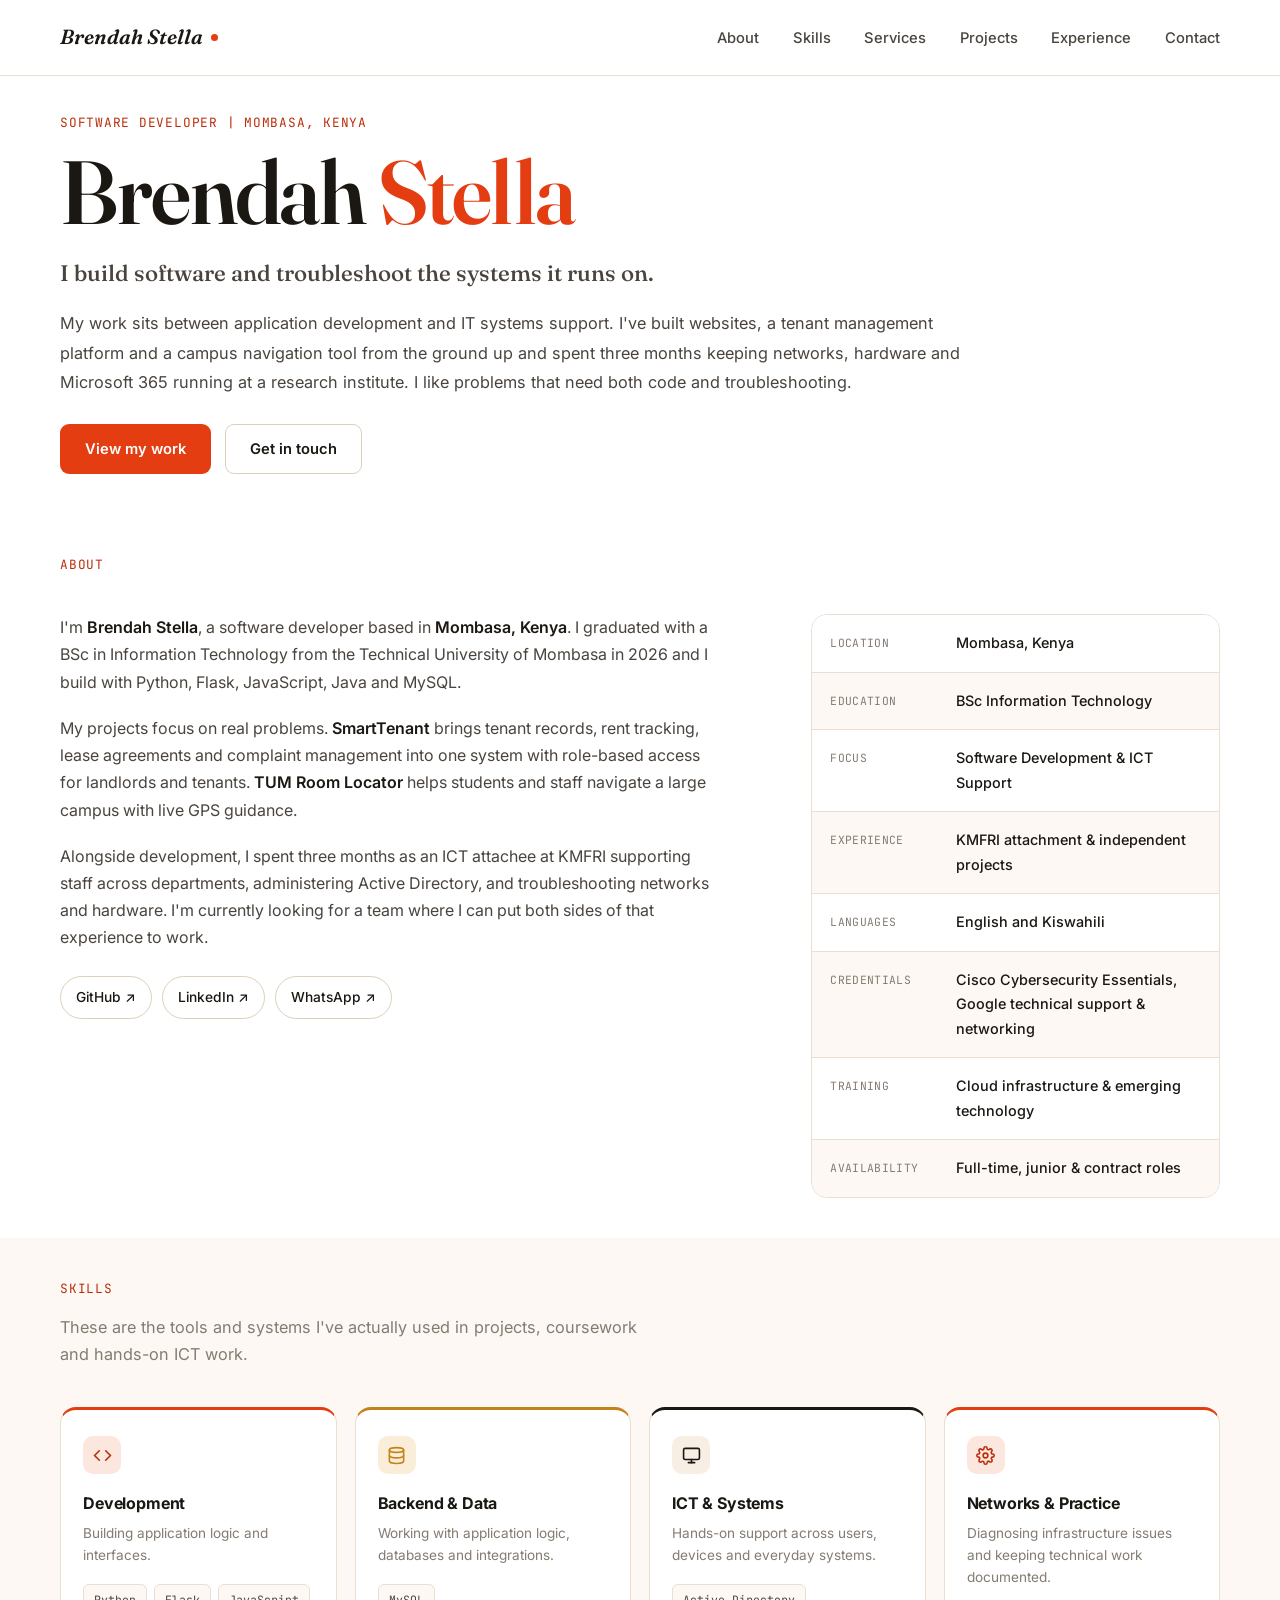
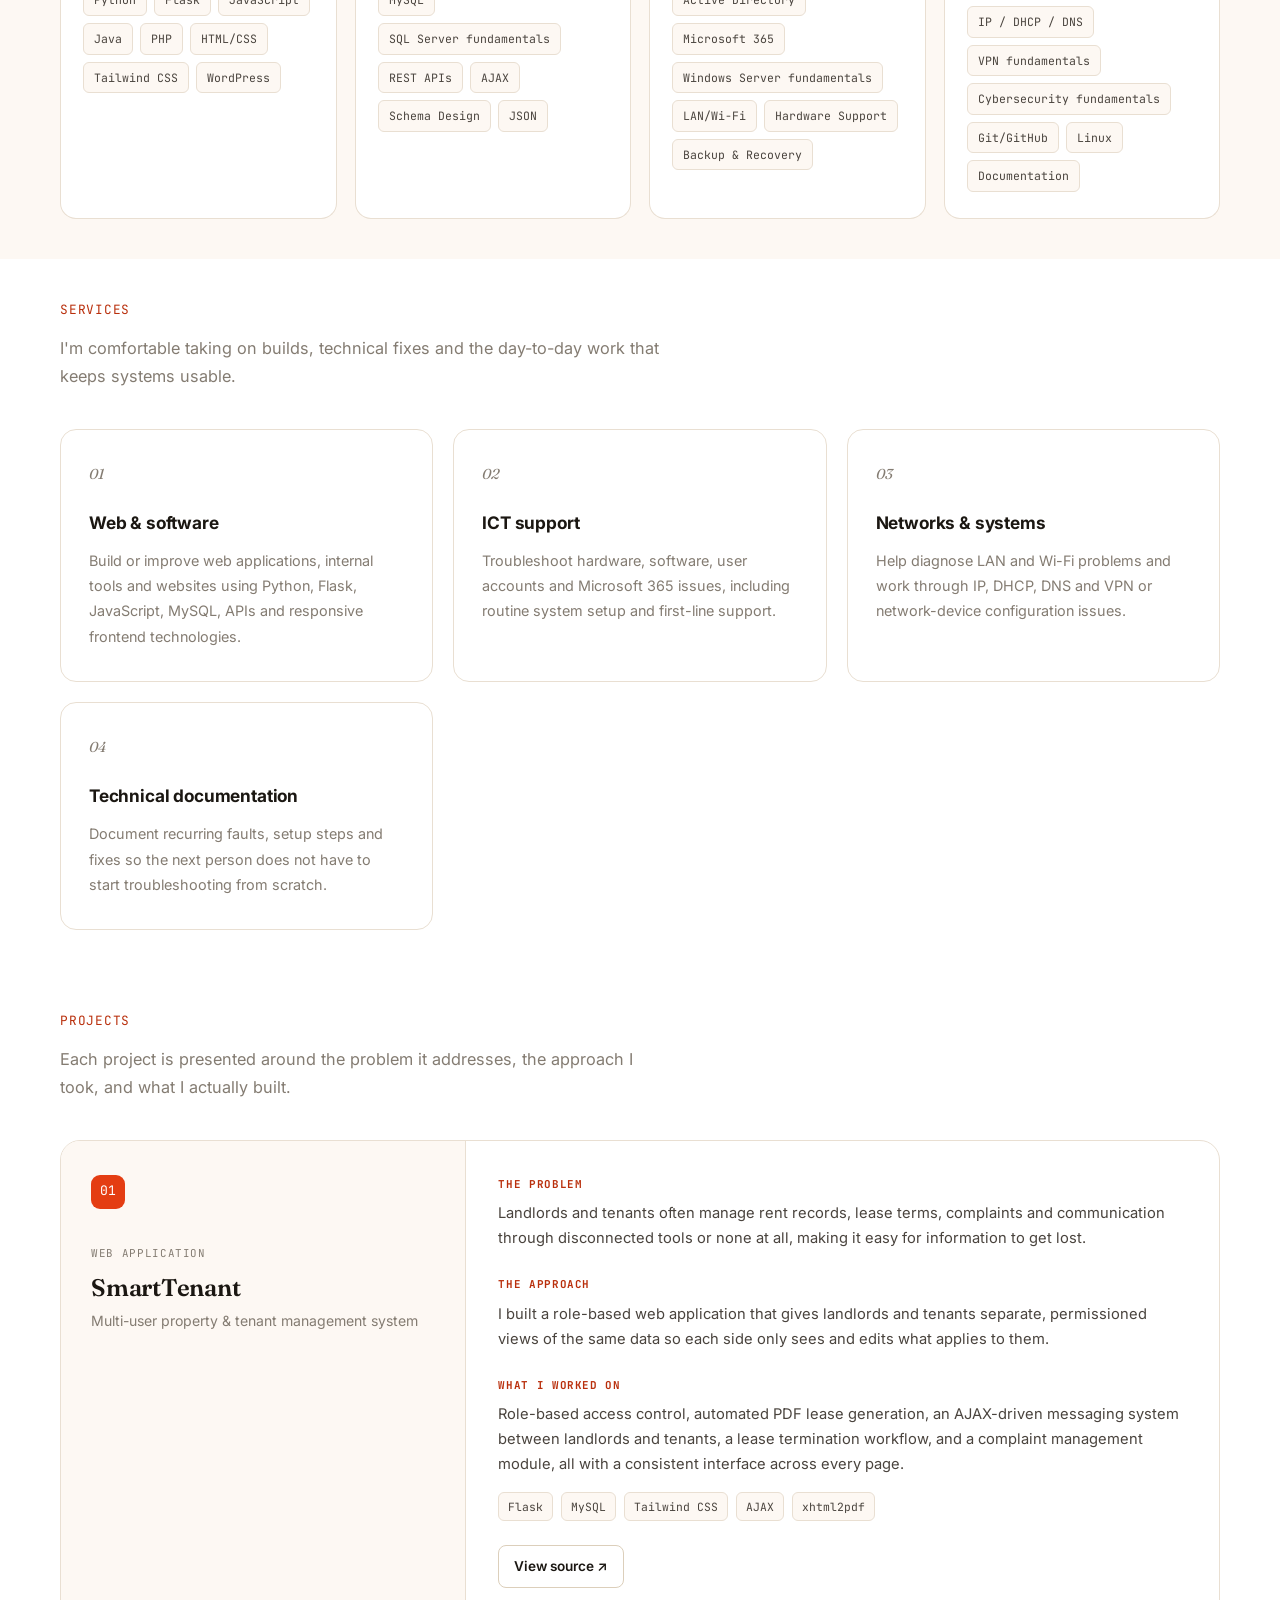
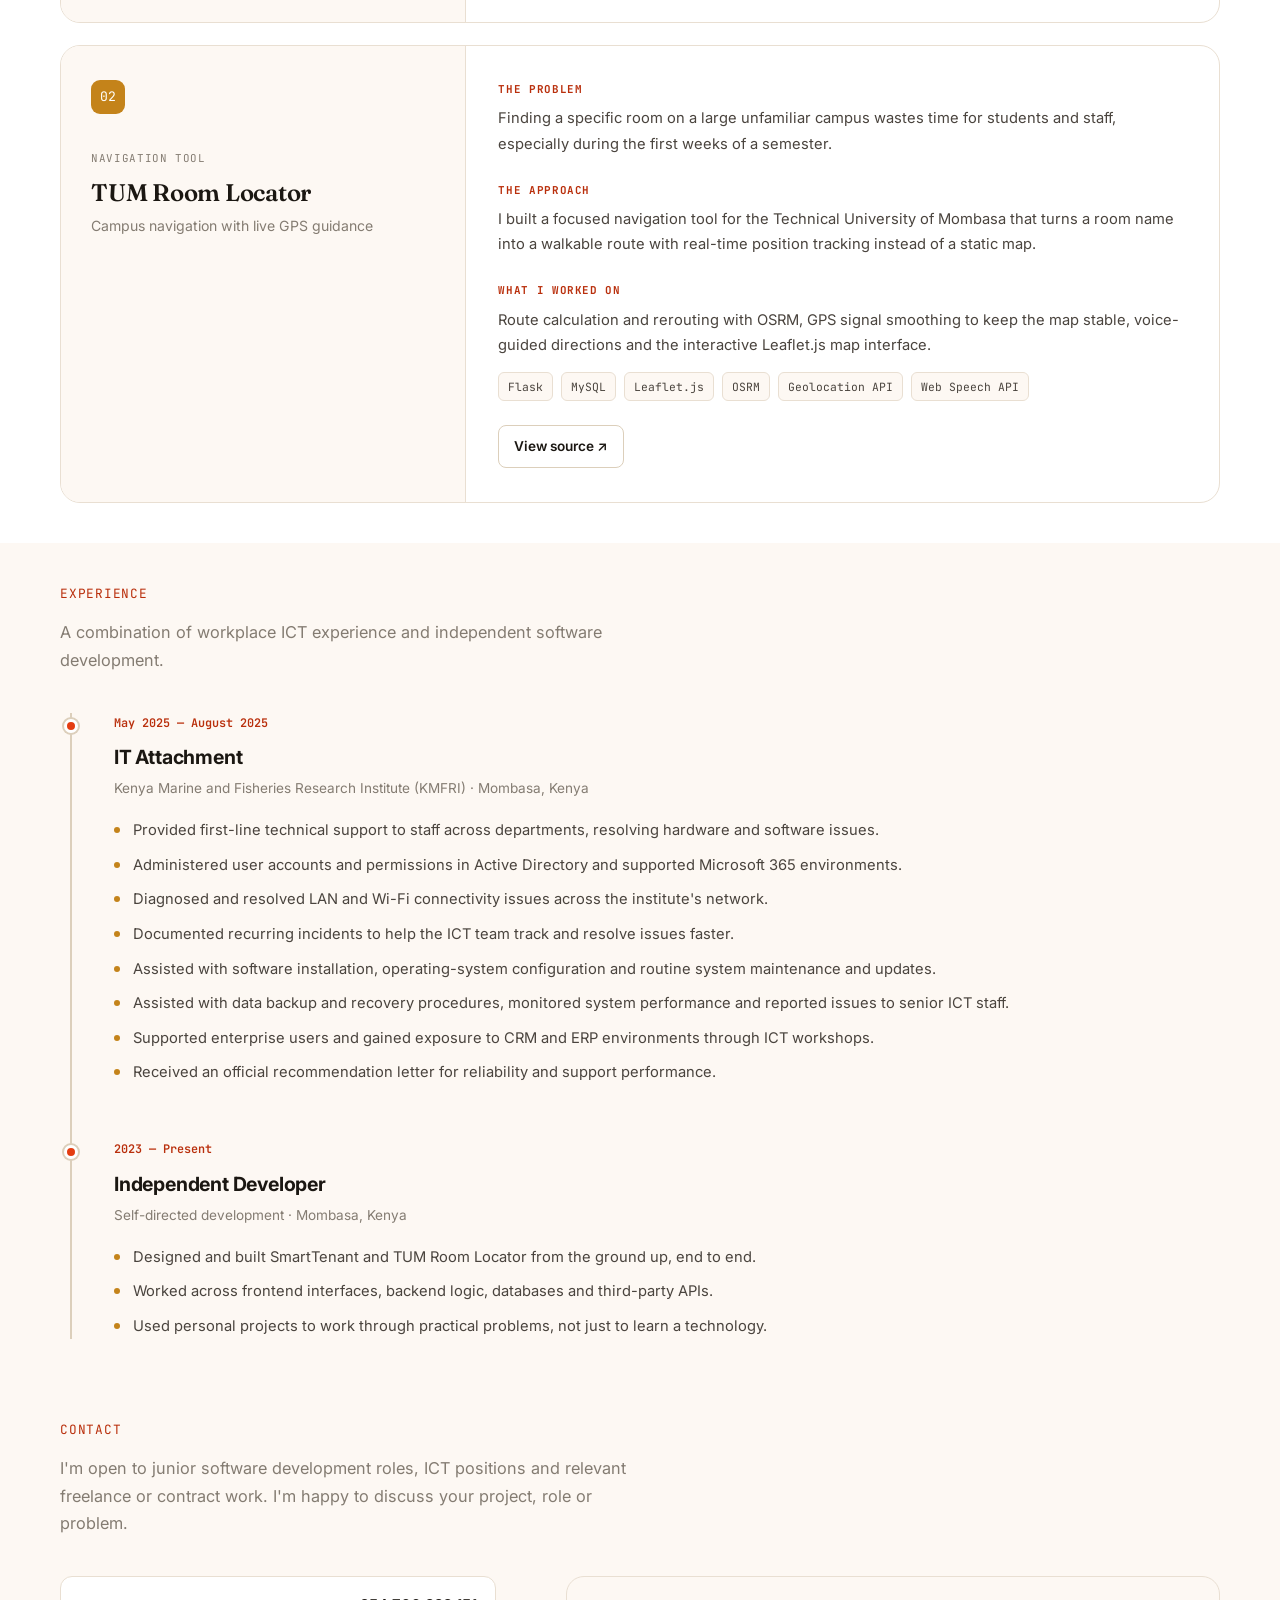
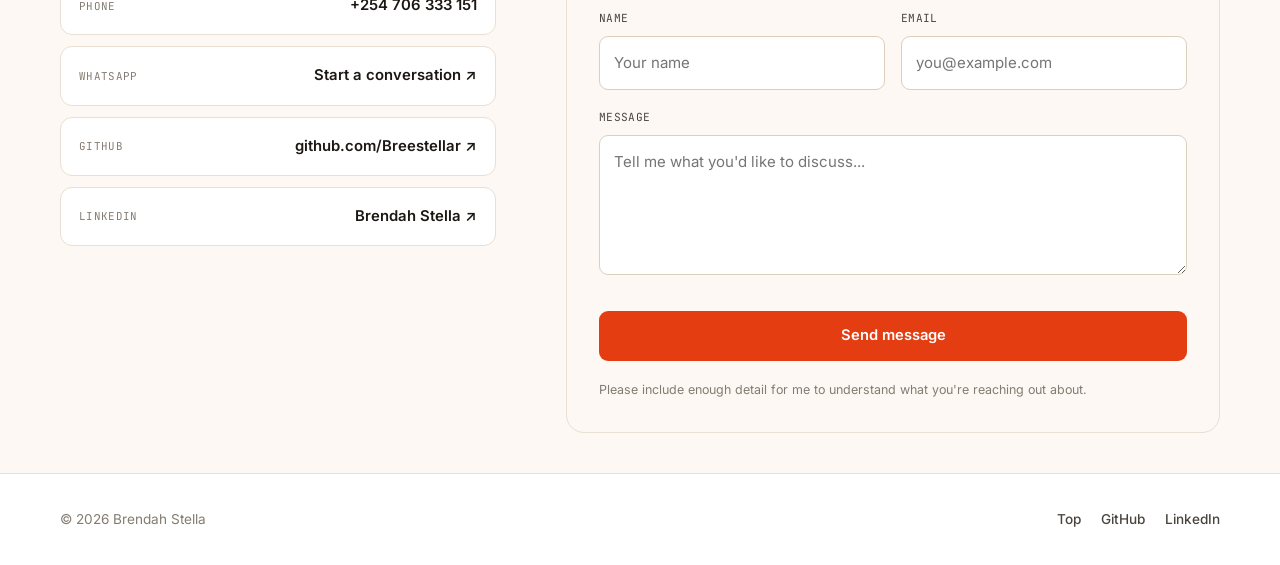
==== commit 1cb7f713: "add contact-success page, add hcapcha" ====
--- a/index.html
+++ b/index.html
@@ -1546,6 +1546,7 @@
 
             <div class="reveal">
               <form
+                id="contact-form"
                 class="contact-form"
                 action="https://api.web3forms.com/submit"
                 method="POST"
@@ -1571,6 +1572,15 @@
                   value="https://breestellar.github.io/portfolio/contact-success.html"
                 />
 
+                <!-- Secondary low-friction spam check. hCaptcha remains the main check. -->
+                <input
+                  type="checkbox"
+                  name="botcheck"
+                  style="display: none"
+                  tabindex="-1"
+                  autocomplete="off"
+                />
+
                 <div class="form-row">
                   <div class="form-group">
                     <label for="name">Name</label>
@@ -1606,6 +1616,17 @@
                   ></textarea>
                 </div>
 
+                <div
+                  class="h-captcha"
+                  data-captcha="true"
+                  data-lang="en"
+                  data-theme="light"
+                  data-onload="onHCaptchaLoad"
+                  data-render="explicit"
+                  data-size="normal"
+                  aria-label="Security check"
+                ></div>
+
                 <button type="submit" class="btn btn-primary">
                   Send message
                 </button>
@@ -1642,6 +1663,11 @@
     </footer>
 
     <script>
+      // Called by Web3Forms' hCaptcha integration after the widget is ready.
+      function onHCaptchaLoad() {
+        // Web3Forms handles the widget rendering and submission token.
+      }
+
       function toggleNav() {
         const navLinks = document.getElementById("navLinks");
         const button = document.querySelector(".hamburger");
@@ -1660,6 +1686,21 @@
           button.setAttribute("aria-expanded", "false");
           button.setAttribute("aria-label", "Open navigation");
         });
+      });
+
+      const contactForm = document.getElementById("contact-form");
+
+      contactForm.addEventListener("submit", (event) => {
+        const hCaptchaResponse = contactForm.querySelector(
+          'textarea[name="h-captcha-response"]',
+        );
+
+        if (!hCaptchaResponse || !hCaptchaResponse.value) {
+          event.preventDefault();
+          alert(
+            "Please complete the security check before sending your message.",
+          );
+        }
       });
 
       const revealObs = new IntersectionObserver(
@@ -1677,5 +1718,7 @@
         .querySelectorAll(".reveal")
         .forEach((el) => revealObs.observe(el));
     </script>
+
+    <script src="https://web3forms.com/client/script.js" async defer></script>
   </body>
 </html>
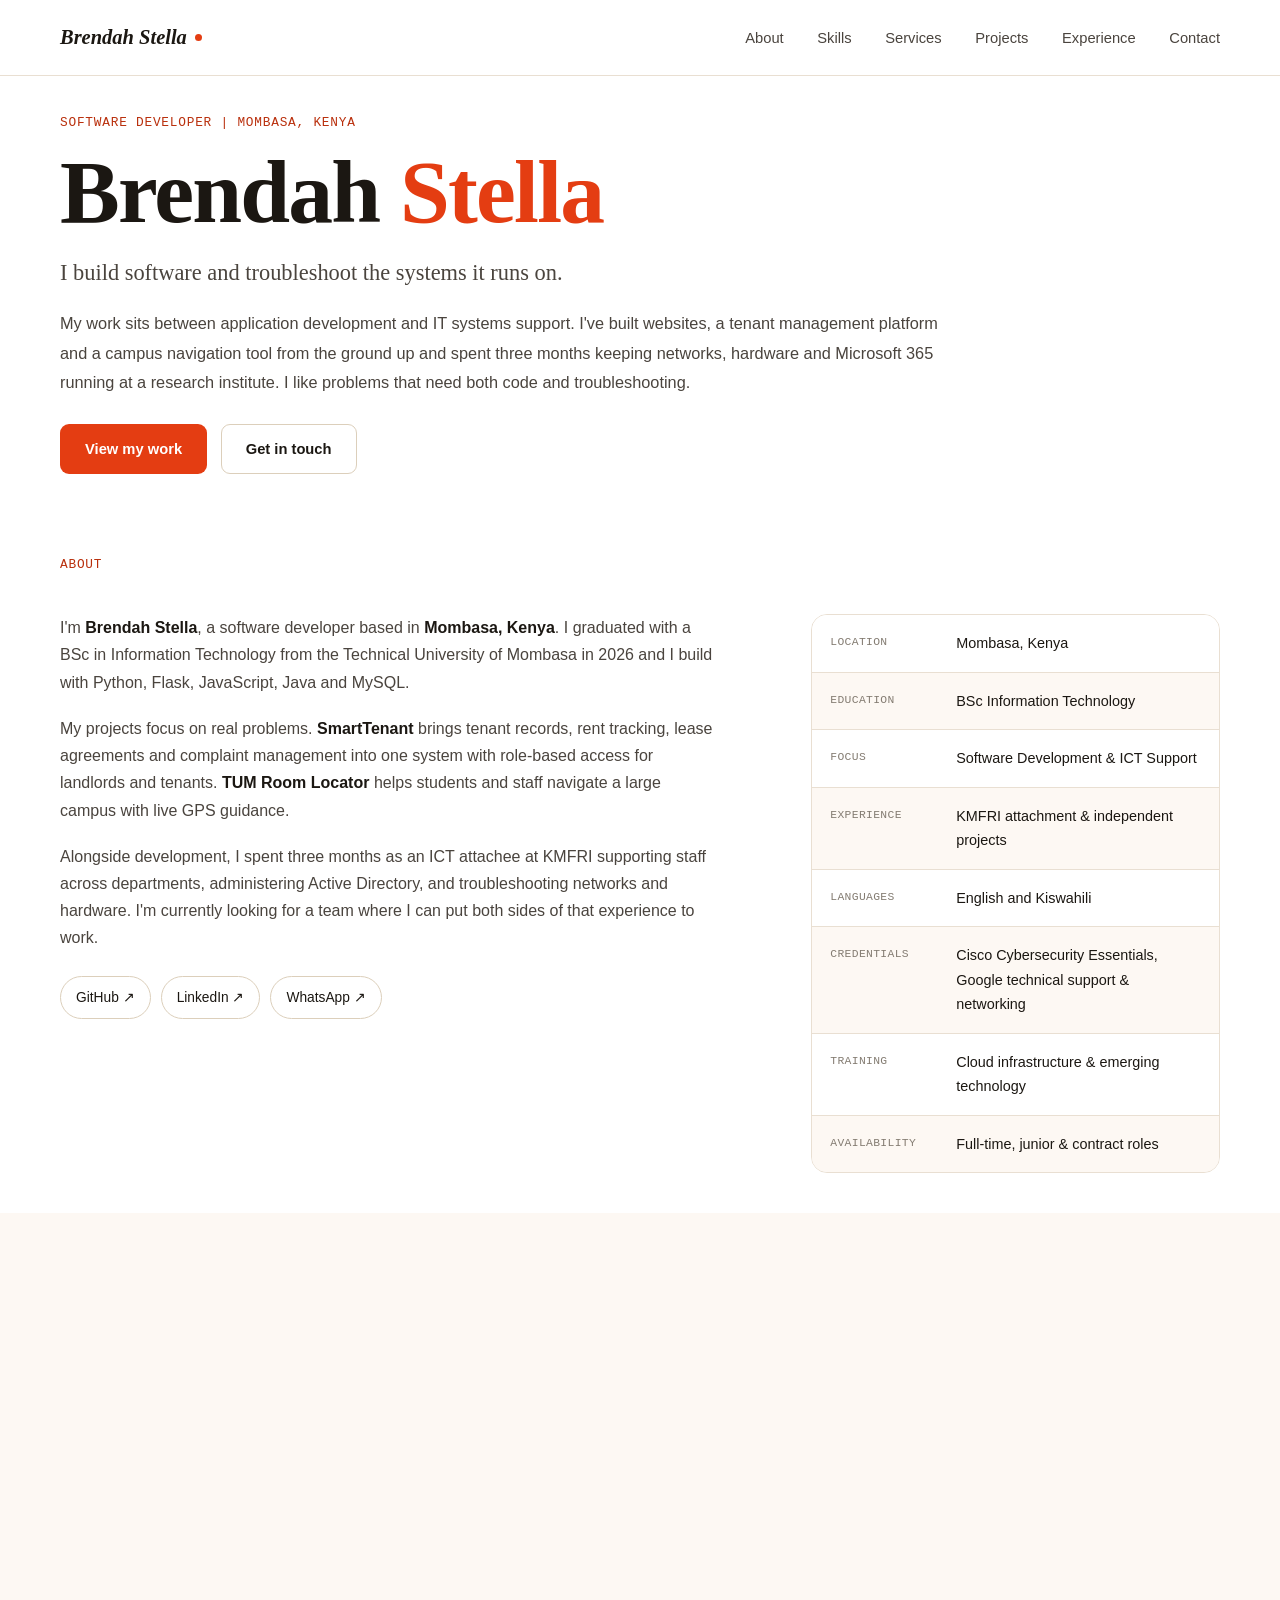
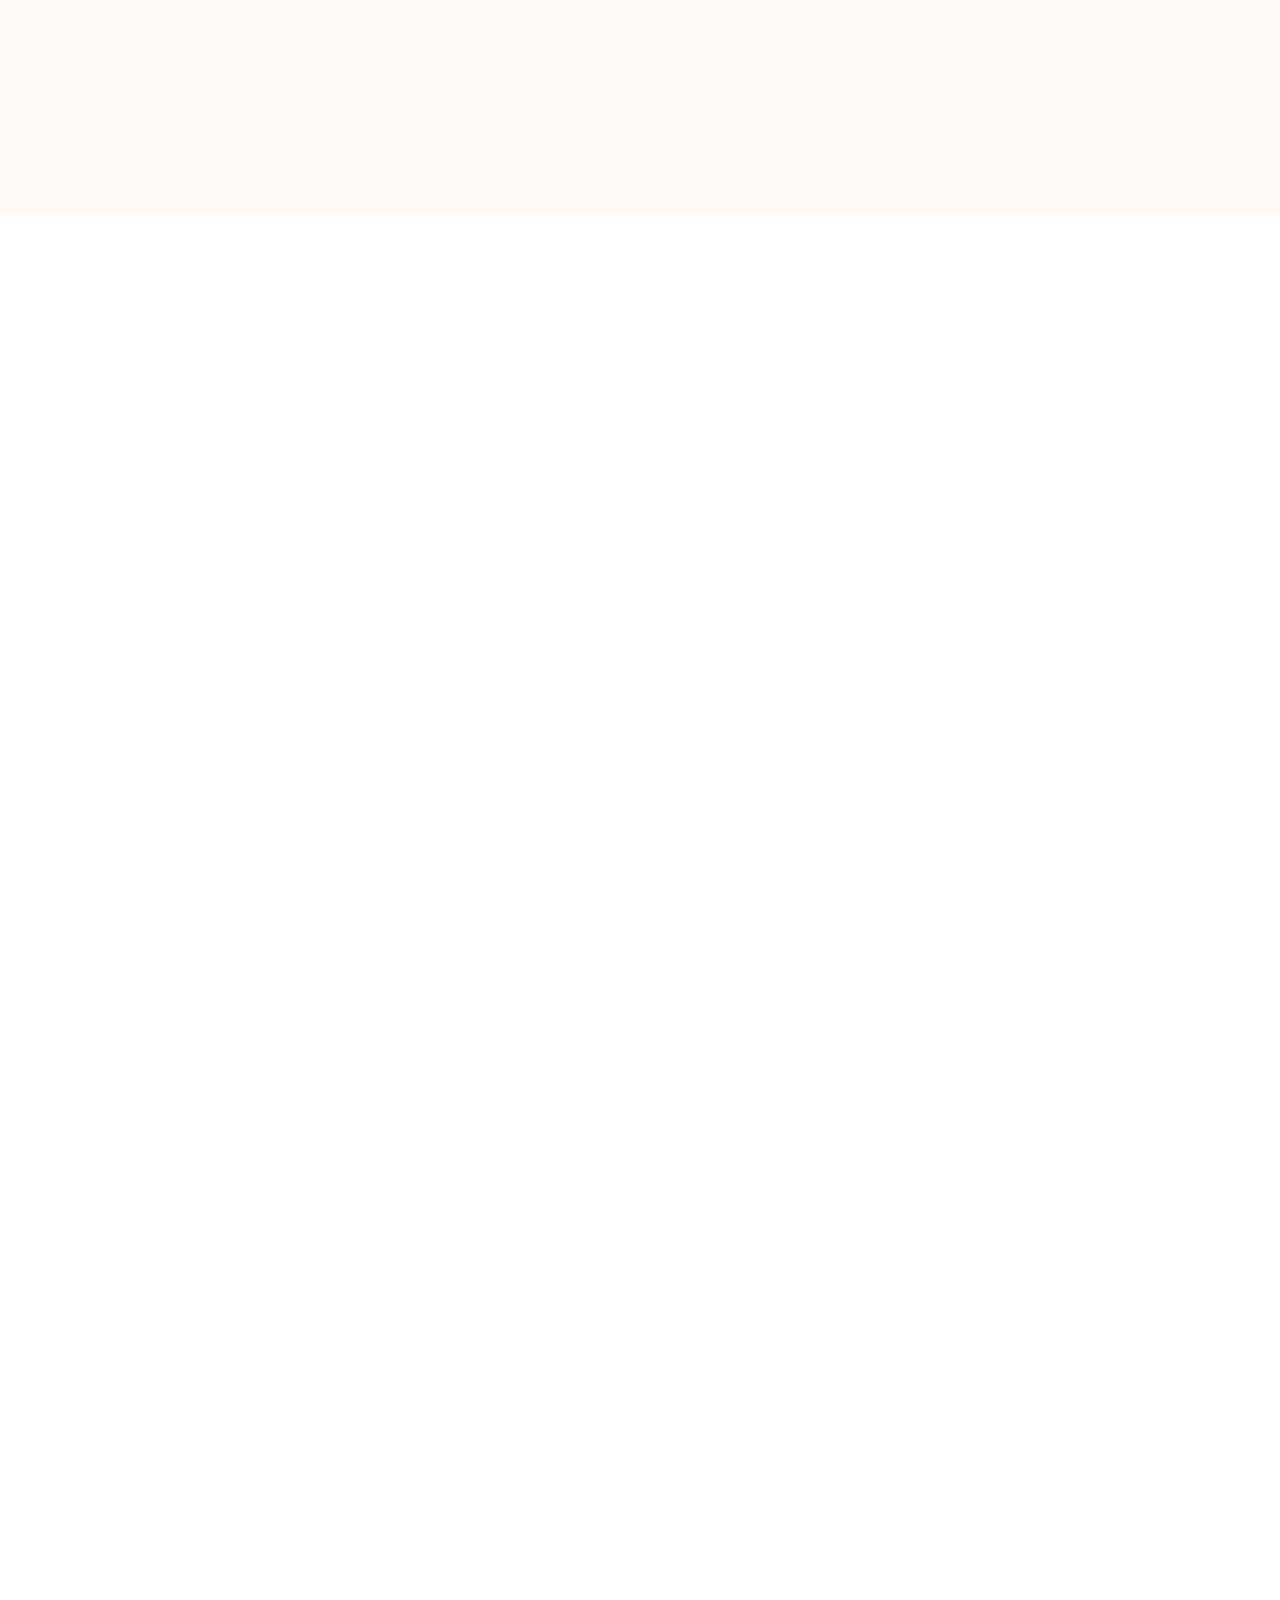
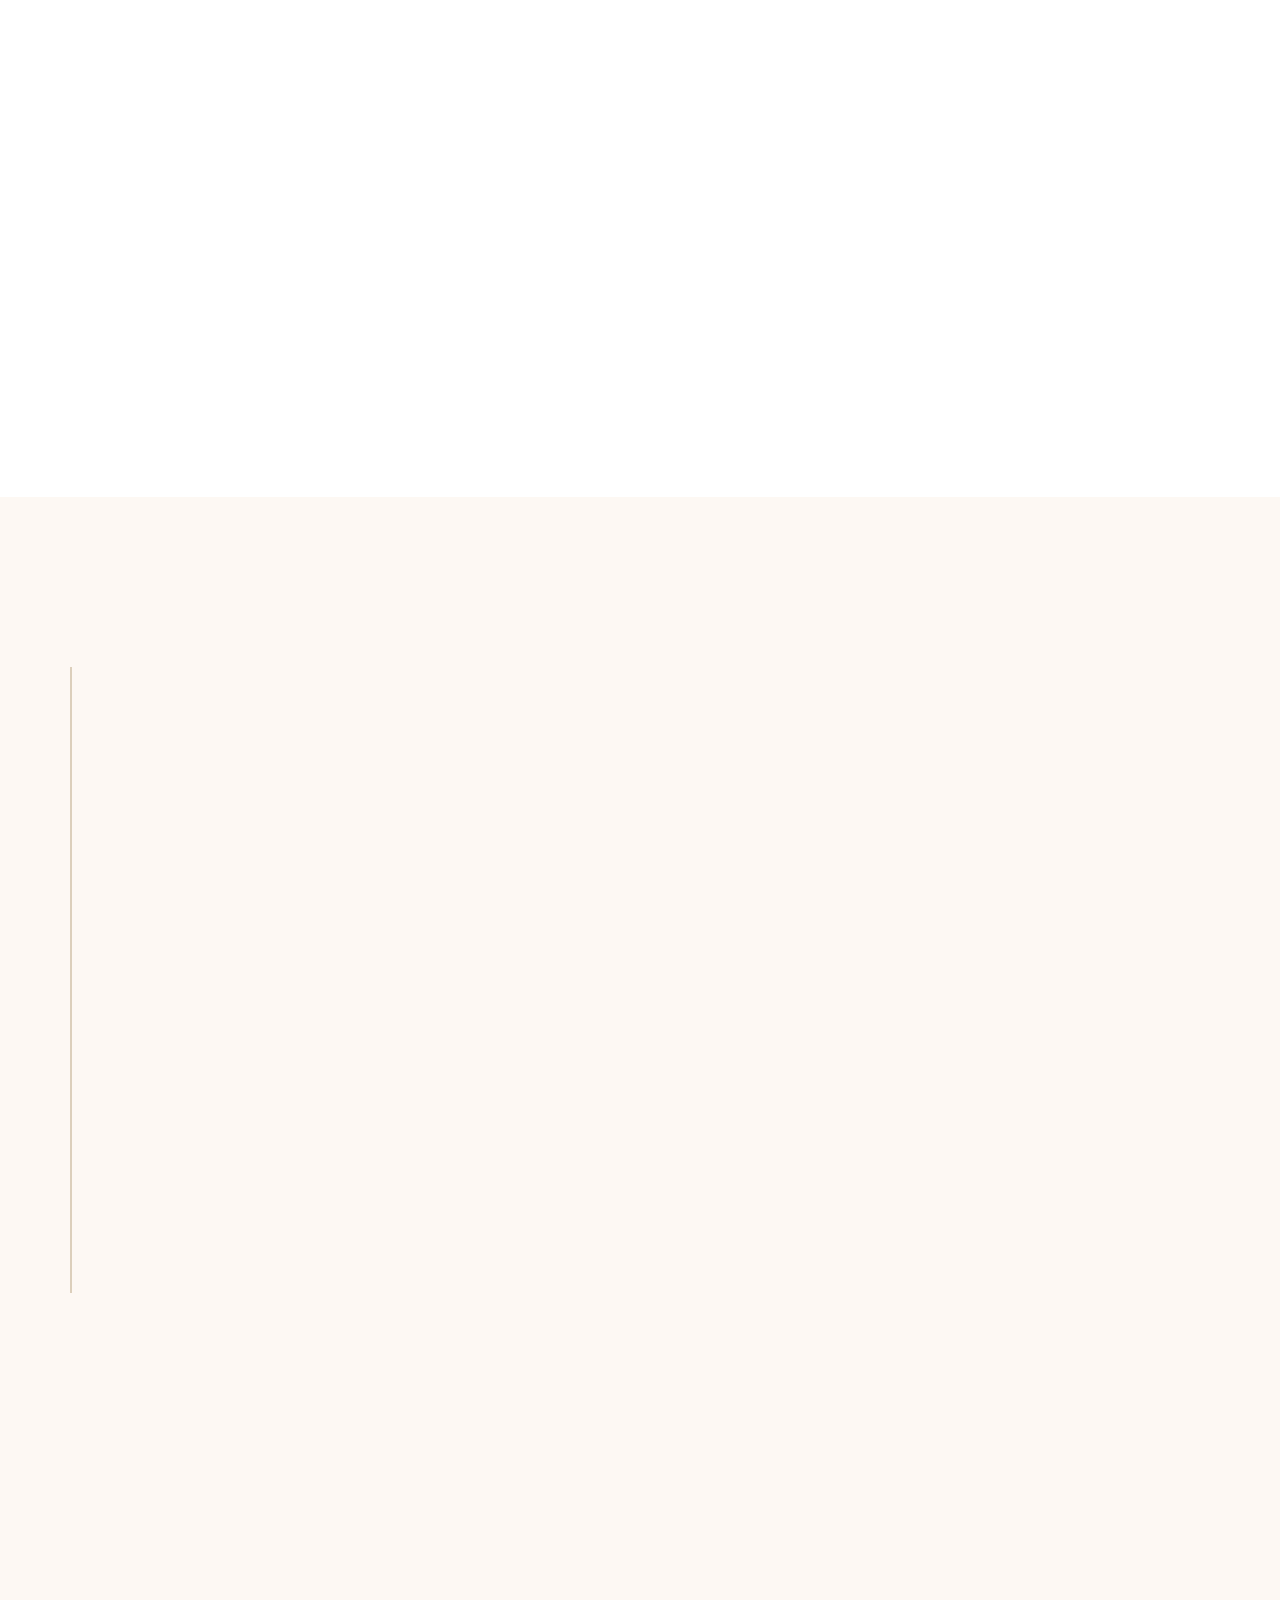
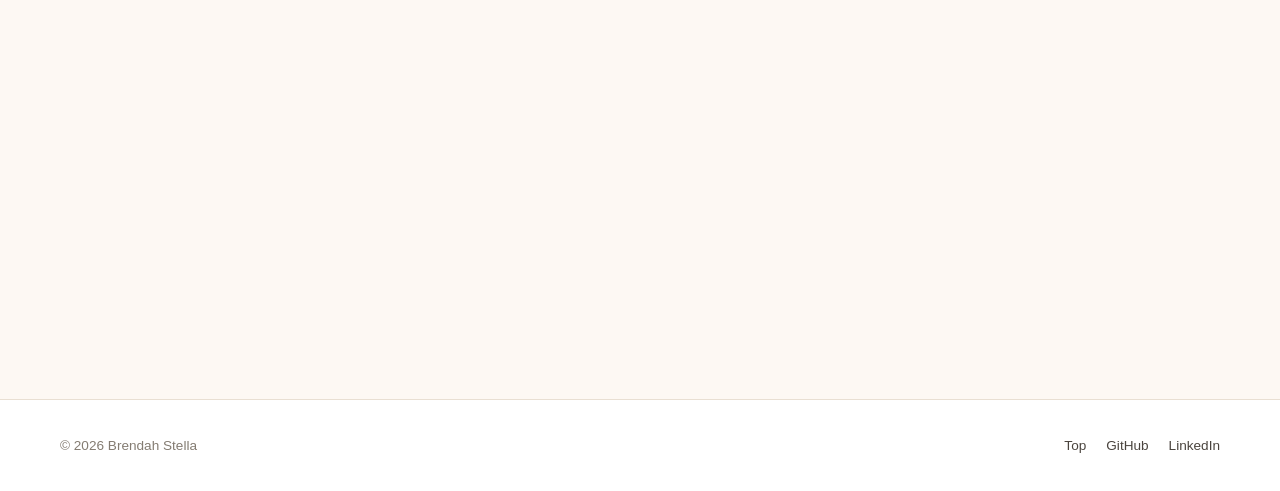
==== commit 367ae3fb: "separate styles and js from internal to external files" ====
--- a/index.html
+++ b/index.html
@@ -12,6 +12,12 @@
     <meta name="author" content="Brendah Stella" />
     <meta name="robots" content="index, follow" />
     <link rel="canonical" href="https://breestellar.github.io/portfolio/" />
+    <meta name="referrer" content="strict-origin-when-cross-origin" />
+
+    <meta
+      http-equiv="Content-Security-Policy"
+      content="default-src 'self'; base-uri 'self'; object-src 'none'; script-src 'self' https://web3forms.com https://hcaptcha.com https://*.hcaptcha.com; script-src-attr 'none'; style-src 'self' https://fonts.googleapis.com https://hcaptcha.com https://*.hcaptcha.com; style-src-attr 'none'; font-src 'self' https://fonts.gstatic.com; img-src 'self' data: https://hcaptcha.com https://*.hcaptcha.com; frame-src https://hcaptcha.com https://*.hcaptcha.com; connect-src 'self' https://api.web3forms.com https://hcaptcha.com https://*.hcaptcha.com; worker-src 'self' blob:; media-src 'none'; form-action 'self' https://api.web3forms.com; upgrade-insecure-requests"
+    />
 
     <meta property="og:title" content="Brendah Stella | Software Developer" />
     <meta
@@ -26,927 +32,22 @@
 
     <link rel="preconnect" href="https://fonts.googleapis.com" />
     <link rel="preconnect" href="https://fonts.gstatic.com" crossorigin />
+
     <link
       href="https://fonts.googleapis.com/css2?family=Fraunces:opsz,wght@9..144,400;9..144,500;9..144,600;9..144,700&family=Inter:wght@400;500;600;700&family=JetBrains+Mono:wght@400;500&display=swap"
       rel="stylesheet"
     />
 
-    <style>
-      :root {
-        --paper: #ffffff;
-        --paper-warm: #fdf8f3;
-        --paper-deep: #f7eee4;
-        --ink: #1b1712;
-        --ink-soft: #4a443e;
-        --muted: #847c72;
-        --line: #e9dfd2;
-        --line-strong: #dccfbb;
-        --accent: #e43d12;
-        --accent-deep: #b92f0c;
-        --accent-soft: #fce7de;
-        --gold: #c4831a;
-        --gold-soft: #fbeed9;
-        --serif: "Fraunces", serif;
-        --sans: "Inter", sans-serif;
-        --mono: "JetBrains Mono", monospace;
-        --max: 1160px;
-      }
-
-      *,
-      *::before,
-      *::after {
-        box-sizing: border-box;
-        margin: 0;
-        padding: 0;
-      }
-
-      html {
-        scroll-behavior: smooth;
-      }
-
-      body {
-        background: var(--paper);
-        color: var(--ink);
-        font-family: var(--sans);
-        font-size: 16px;
-        line-height: 1.7;
-        overflow-x: hidden;
-      }
-
-      ::selection {
-        background: var(--accent);
-        color: #fff;
-      }
-
-      ::-webkit-scrollbar {
-        width: 9px;
-      }
-      ::-webkit-scrollbar-track {
-        background: var(--paper-warm);
-      }
-      ::-webkit-scrollbar-thumb {
-        background: var(--line-strong);
-        border-radius: 20px;
-      }
-
-      a {
-        color: inherit;
-      }
-      button,
-      input,
-      textarea {
-        font: inherit;
-      }
-      a:focus-visible,
-      button:focus-visible,
-      input:focus-visible,
-      textarea:focus-visible {
-        outline: 2px solid var(--accent);
-        outline-offset: 3px;
-      }
-
-      img {
-        max-width: 100%;
-        display: block;
-      }
-
-      .container {
-        width: min(var(--max), calc(100% - 56px));
-        margin-inline: auto;
-      }
-
-      h1,
-      h2,
-      h3 {
-        font-family: var(--serif);
-        font-weight: 600;
-        letter-spacing: -0.01em;
-        color: var(--ink);
-      }
-
-      /* ── REVEAL ── */
-      .reveal {
-        opacity: 0;
-        transform: translateY(18px);
-        transition:
-          opacity 0.6s ease,
-          transform 0.6s ease;
-      }
-      .reveal.in {
-        opacity: 1;
-        transform: translateY(0);
-      }
-
-      /* ── NAV (fixed / constant) ── */
-      header {
-        position: fixed;
-        top: 0;
-        left: 0;
-        right: 0;
-        z-index: 200;
-      }
-      nav {
-        height: 76px;
-        background: rgba(255, 255, 255, 0.88);
-        -webkit-backdrop-filter: blur(14px);
-        backdrop-filter: blur(14px);
-        border-bottom: 1px solid var(--line);
-      }
-      .nav-inner {
-        height: 100%;
-        display: flex;
-        align-items: center;
-        justify-content: space-between;
-      }
-      .nav-logo {
-        font-family: var(--serif);
-        font-style: italic;
-        font-weight: 600;
-        font-size: 1.28rem;
-        color: var(--ink);
-        text-decoration: none;
-        display: flex;
-        align-items: center;
-        gap: 8px;
-      }
-      .nav-logo .dot {
-        width: 7px;
-        height: 7px;
-        border-radius: 50%;
-        background: var(--accent);
-        display: inline-block;
-      }
-      .nav-links {
-        display: flex;
-        align-items: center;
-        gap: 2.1rem;
-        list-style: none;
-      }
-      .nav-links a {
-        color: var(--ink-soft);
-        text-decoration: none;
-        font-size: 0.92rem;
-        font-weight: 500;
-        position: relative;
-        padding: 4px 0;
-        transition: color 0.2s;
-      }
-      .nav-links a::after {
-        content: "";
-        position: absolute;
-        left: 0;
-        bottom: 0;
-        width: 0;
-        height: 2px;
-        background: var(--accent);
-        transition: width 0.22s ease;
-      }
-      .nav-links a:hover {
-        color: var(--ink);
-      }
-      .nav-links a:hover::after {
-        width: 100%;
-      }
-      .hamburger {
-        display: none;
-        width: 44px;
-        height: 44px;
-        align-items: center;
-        justify-content: center;
-        border: 1px solid var(--line);
-        background: var(--paper-warm);
-        color: var(--ink);
-        border-radius: 8px;
-        cursor: pointer;
-        font-size: 1.1rem;
-      }
-
-      /* ── HERO ── */
-      #home {
-        padding: 112px 0 40px;
-        position: relative;
-        background: var(--paper);
-      }
-
-      .hero {
-        position: relative;
-        z-index: 1;
-      }
-
-      .eyebrow {
-        font-family: var(--mono);
-        font-size: 0.8rem;
-        color: var(--accent-deep);
-        letter-spacing: 0.06em;
-        text-transform: uppercase;
-        margin-bottom: 0.9rem;
-      }
-
-      .hero h1 {
-        max-width: 1050px;
-        font-size: clamp(3.2rem, 7vw, 5.6rem);
-        line-height: 0.98;
-        letter-spacing: -0.02em;
-        margin-bottom: 1.1rem;
-      }
-
-      .hero h1 em {
-        color: var(--accent);
-        font-style: normal;
-      }
-
-      .hero-role {
-        max-width: 900px;
-        font-family: var(--serif);
-        font-size: clamp(1.15rem, 2vw, 1.4rem);
-        color: var(--ink-soft);
-        font-weight: 500;
-        margin-bottom: 1.1rem;
-      }
-
-      .hero-copy {
-        max-width: 900px;
-        color: var(--ink-soft);
-        font-size: 1.02rem;
-        line-height: 1.8;
-        margin-bottom: 1.7rem;
-      }
-
-      .hero-actions {
-        display: flex;
-        flex-wrap: wrap;
-        gap: 0.85rem;
-      }
-
-      .btn {
-        display: inline-flex;
-        align-items: center;
-        justify-content: center;
-        gap: 8px;
-        min-height: 50px;
-        padding: 0 24px;
-        border-radius: 9px;
-        text-decoration: none;
-        font-weight: 600;
-        font-size: 0.92rem;
-        border: 1.5px solid transparent;
-        transition: all 0.2s ease;
-      }
-      .btn-primary {
-        background: var(--accent);
-        color: #fff;
-      }
-      .btn-primary:hover {
-        background: var(--accent-deep);
-        transform: translateY(-2px);
-        box-shadow: 0 10px 24px rgba(228, 61, 18, 0.25);
-      }
-      .btn-secondary {
-        border-color: var(--line-strong);
-        color: var(--ink);
-        background: var(--paper);
-      }
-      .btn-secondary:hover {
-        border-color: var(--ink);
-        transform: translateY(-2px);
-      }
-
-      /* ── SECTIONS ── */
-      section {
-        padding: 40px 0;
-      }
-      .alt-bg {
-        background: var(--paper-warm);
-      }
-      .section-head {
-        max-width: 760px;
-        margin-bottom: 38px;
-      }
-      .section-label {
-        font-family: var(--mono);
-        font-size: 0.76rem;
-        color: var(--accent-deep);
-        text-transform: uppercase;
-        letter-spacing: 0.09em;
-        margin-bottom: 0.9rem;
-        display: flex;
-        align-items: center;
-        gap: 9px;
-      }
-      .section-label::before {
-        content: "";
-        width: 22px;
-        height: 2px;
-        background: var(--accent);
-        display: inline-block;
-      }
-      .section-title {
-        font-size: clamp(2rem, 3.6vw, 2.85rem);
-        line-height: 1.12;
-        margin-bottom: 1rem;
-      }
-      .section-intro {
-        color: var(--muted);
-        font-size: 1.02rem;
-        max-width: 600px;
-      }
-
-      /* ── ABOUT ── */
-      .about-grid {
-        display: grid;
-        grid-template-columns: 1.25fr 0.75fr;
-        gap: 70px;
-      }
-      .about-copy p {
-        color: var(--ink-soft);
-        margin-bottom: 1.2rem;
-        max-width: 660px;
-        font-size: 1rem;
-      }
-      .about-copy strong {
-        color: var(--ink);
-        font-weight: 600;
-      }
-      .facts {
-        border-radius: 16px;
-        overflow: hidden;
-        border: 1px solid var(--line);
-      }
-      .fact {
-        display: grid;
-        grid-template-columns: 112px 1fr;
-        gap: 14px;
-        padding: 16px 18px;
-        border-bottom: 1px solid var(--line);
-        background: var(--paper);
-      }
-      .fact:nth-child(even) {
-        background: var(--paper-warm);
-      }
-      .fact:last-child {
-        border-bottom: 0;
-      }
-      .fact-key {
-        color: var(--muted);
-        font-family: var(--mono);
-        font-size: 0.71rem;
-        text-transform: uppercase;
-        letter-spacing: 0.03em;
-        padding-top: 2px;
-      }
-      .fact-value {
-        color: var(--ink);
-        font-size: 0.9rem;
-        font-weight: 500;
-      }
-      .about-links {
-        display: flex;
-        flex-wrap: wrap;
-        gap: 10px;
-        margin-top: 24px;
-      }
-      .pill-link {
-        display: inline-flex;
-        align-items: center;
-        gap: 6px;
-        color: var(--ink);
-        text-decoration: none;
-        border: 1px solid var(--line-strong);
-        padding: 9px 15px;
-        border-radius: 24px;
-        font-size: 0.86rem;
-        font-weight: 500;
-        transition: 0.2s;
-      }
-      .pill-link:hover {
-        border-color: var(--accent);
-        color: var(--accent-deep);
-        background: var(--accent-soft);
-      }
-
-      /* ── SKILLS ── */
-      .skills-grid {
-        display: grid;
-        grid-template-columns: repeat(4, 1fr);
-        gap: 18px;
-      }
-      .skill-card {
-        background: var(--paper);
-        border: 1px solid var(--line);
-        border-radius: 16px;
-        padding: 26px 22px;
-        border-top: 3px solid var(--accent);
-        transition:
-          transform 0.22s,
-          box-shadow 0.22s;
-      }
-      .skill-card:nth-child(2) {
-        border-top-color: var(--gold);
-      }
-      .skill-card:nth-child(3) {
-        border-top-color: var(--ink);
-      }
-      .skill-card:nth-child(4) {
-        border-top-color: var(--accent);
-      }
-      .skill-card:hover {
-        transform: translateY(-4px);
-        box-shadow: 0 16px 30px rgba(27, 23, 18, 0.08);
-      }
-      .skill-icon {
-        width: 38px;
-        height: 38px;
-        border-radius: 10px;
-        background: var(--accent-soft);
-        display: flex;
-        align-items: center;
-        justify-content: center;
-        margin-bottom: 16px;
-        color: var(--accent-deep);
-      }
-      .skill-card:nth-child(2) .skill-icon {
-        background: var(--gold-soft);
-        color: var(--gold);
-      }
-      .skill-card:nth-child(3) .skill-icon {
-        background: var(--paper-deep);
-        color: var(--ink);
-      }
-      .skill-card h3 {
-        font-family: var(--sans);
-        font-size: 1rem;
-        font-weight: 700;
-        margin-bottom: 6px;
-      }
-      .skill-card > p {
-        color: var(--muted);
-        font-size: 0.85rem;
-        margin-bottom: 1.1rem;
-        line-height: 1.6;
-      }
-      .skill-list {
-        display: flex;
-        flex-wrap: wrap;
-        gap: 7px;
-        list-style: none;
-      }
-      .skill-list li {
-        border: 1px solid var(--line);
-        background: var(--paper-warm);
-        padding: 5px 10px;
-        border-radius: 6px;
-        color: var(--ink-soft);
-        font-family: var(--mono);
-        font-size: 0.72rem;
-      }
-
-      /* ── PROJECTS ── */
-      .project-list {
-        display: grid;
-        gap: 22px;
-      }
-      .project {
-        border: 1px solid var(--line);
-        background: var(--paper);
-        border-radius: 20px;
-        display: grid;
-        grid-template-columns: 0.7fr 1.3fr;
-        overflow: hidden;
-        transition:
-          box-shadow 0.25s,
-          transform 0.25s;
-      }
-      .project:hover {
-        box-shadow: 0 20px 44px rgba(27, 23, 18, 0.09);
-        transform: translateY(-2px);
-      }
-      .project-aside {
-        padding: 34px 30px;
-        background: var(--paper-warm);
-        border-right: 1px solid var(--line);
-      }
-      .project-number {
-        font-family: var(--mono);
-        color: #fff;
-        background: var(--accent);
-        width: 34px;
-        height: 34px;
-        border-radius: 9px;
-        display: flex;
-        align-items: center;
-        justify-content: center;
-        font-size: 0.82rem;
-        margin-bottom: 2.2rem;
-      }
-      .project:nth-child(2) .project-number {
-        background: var(--gold);
-      }
-      .project-type {
-        color: var(--muted);
-        font-family: var(--mono);
-        text-transform: uppercase;
-        font-size: 0.68rem;
-        letter-spacing: 0.06em;
-        margin-bottom: 0.7rem;
-      }
-      .project h3 {
-        font-size: 1.5rem;
-        line-height: 1.15;
-        margin-bottom: 0.5rem;
-      }
-      .project-subtitle {
-        color: var(--muted);
-        font-size: 0.88rem;
-      }
-      .project-content {
-        padding: 34px 32px;
-      }
-      .project-block {
-        margin-bottom: 1.5rem;
-      }
-      .project-block:last-child {
-        margin-bottom: 0;
-      }
-      .project-block h4 {
-        font-family: var(--mono);
-        color: var(--accent-deep);
-        text-transform: uppercase;
-        font-size: 0.68rem;
-        letter-spacing: 0.06em;
-        margin-bottom: 0.5rem;
-      }
-      .project-block p {
-        color: var(--ink-soft);
-        font-size: 0.92rem;
-        max-width: 720px;
-      }
-      .project-tech {
-        display: flex;
-        flex-wrap: wrap;
-        gap: 8px;
-        margin-top: 0.9rem;
-      }
-      .project-tech span {
-        color: var(--ink-soft);
-        font-family: var(--mono);
-        font-size: 0.71rem;
-        background: var(--paper-warm);
-        border: 1px solid var(--line);
-        padding: 4px 9px;
-        border-radius: 6px;
-      }
-      .project-actions {
-        display: flex;
-        gap: 12px;
-        flex-wrap: wrap;
-        margin-top: 1.5rem;
-      }
-      .project-link {
-        font-size: 0.85rem;
-        font-weight: 600;
-        color: var(--ink);
-        text-decoration: none;
-        border: 1.5px solid var(--line-strong);
-        padding: 9px 15px;
-        border-radius: 8px;
-        transition: 0.2s;
-      }
-      .project-link:hover {
-        color: #fff;
-        background: var(--ink);
-        border-color: var(--ink);
-      }
-
-      /* ── EXPERIENCE ── */
-      .timeline {
-        border-left: 2px solid var(--line-strong);
-        margin-left: 10px;
-      }
-      .experience {
-        position: relative;
-        padding: 0 0 54px 42px;
-      }
-      .experience:last-child {
-        padding-bottom: 0;
-      }
-      .experience::before {
-        content: "";
-        position: absolute;
-        left: -8px;
-        top: 6px;
-        width: 14px;
-        height: 14px;
-        border-radius: 50%;
-        background: var(--accent);
-        border: 3px solid var(--paper);
-        box-shadow: 0 0 0 2px var(--line-strong);
-      }
-      .experience-period {
-        color: var(--accent-deep);
-        font-family: var(--mono);
-        font-size: 0.74rem;
-        margin-bottom: 0.5rem;
-        font-weight: 600;
-      }
-      .experience h3 {
-        font-family: var(--sans);
-        font-size: 1.22rem;
-        font-weight: 700;
-        margin-bottom: 0.2rem;
-      }
-      .experience-company {
-        color: var(--muted);
-        font-size: 0.85rem;
-        margin-bottom: 1.1rem;
-      }
-      .experience-list {
-        list-style: none;
-        display: grid;
-        gap: 0.6rem;
-      }
-      .experience-list li {
-        position: relative;
-        padding-left: 19px;
-        color: var(--ink-soft);
-        font-size: 0.92rem;
-      }
-      .experience-list li::before {
-        content: "";
-        position: absolute;
-        left: 0;
-        top: 9px;
-        width: 6px;
-        height: 6px;
-        border-radius: 50%;
-        background: var(--gold);
-      }
-
-      /* ── HOW I WORK ── */
-      .approach-grid {
-        display: grid;
-        grid-template-columns: repeat(3, 1fr);
-        gap: 20px;
-      }
-      .approach {
-        padding: 32px 28px;
-        background: var(--paper);
-        border: 1px solid var(--line);
-        border-radius: 16px;
-        transition:
-          transform 0.22s,
-          box-shadow 0.22s;
-      }
-      .approach:hover {
-        transform: translateY(-4px);
-        box-shadow: 0 16px 30px rgba(27, 23, 18, 0.08);
-      }
-      .approach-number {
-        font-family: var(--serif);
-        font-style: italic;
-        color: var(--accent);
-        font-size: 1.6rem;
-        margin-bottom: 1.3rem;
-      }
-      .approach h3 {
-        font-family: var(--sans);
-        font-size: 1.08rem;
-        font-weight: 700;
-        margin-bottom: 0.7rem;
-      }
-      .approach p {
-        color: var(--muted);
-        font-size: 0.9rem;
-        line-height: 1.75;
-      }
-
-      /* ── CONTACT ── */
-      .contact-grid {
-        display: grid;
-        grid-template-columns: 0.8fr 1.2fr;
-        gap: 70px;
-      }
-      .contact-copy p {
-        color: var(--ink-soft);
-        max-width: 440px;
-        margin-bottom: 1.6rem;
-        font-size: 1rem;
-      }
-      .contact-list {
-        display: grid;
-        gap: 11px;
-      }
-      .contact-item {
-        display: flex;
-        align-items: center;
-        justify-content: space-between;
-        padding: 16px 18px;
-        border: 1px solid var(--line);
-        background: var(--paper);
-        text-decoration: none;
-        border-radius: 12px;
-        transition: 0.2s;
-      }
-      .contact-item:hover {
-        border-color: var(--accent);
-        background: var(--accent-soft);
-        transform: translateX(3px);
-      }
-      .contact-label {
-        color: var(--muted);
-        font-family: var(--mono);
-        font-size: 0.68rem;
-        text-transform: uppercase;
-        letter-spacing: 0.03em;
-      }
-      .contact-value {
-        color: var(--ink);
-        font-size: 0.93rem;
-        font-weight: 600;
-      }
-
-      .contact-form {
-        display: grid;
-        gap: 18px;
-        background: var(--paper-warm);
-        border: 1px solid var(--line);
-        border-radius: 18px;
-        padding: 32px;
-      }
-      .form-row {
-        display: grid;
-        grid-template-columns: 1fr 1fr;
-        gap: 16px;
-      }
-      .form-group {
-        display: grid;
-        gap: 8px;
-      }
-      .form-group label {
-        color: var(--ink-soft);
-        font-family: var(--mono);
-        font-size: 0.7rem;
-        text-transform: uppercase;
-        letter-spacing: 0.03em;
-      }
-      .form-group input,
-      .form-group textarea {
-        width: 100%;
-        background: var(--paper);
-        color: var(--ink);
-        border: 1.5px solid var(--line-strong);
-        border-radius: 9px;
-        padding: 13px 14px;
-        outline: none;
-        transition: border-color 0.2s;
-        font-size: 0.94rem;
-      }
-      .form-group input:focus,
-      .form-group textarea:focus {
-        border-color: var(--accent);
-      }
-      .form-group textarea {
-        min-height: 140px;
-        resize: vertical;
-      }
-      .form-note {
-        color: var(--muted);
-        font-size: 0.78rem;
-      }
-
-      /* ── FOOTER ── */
-      footer {
-        padding: 34px 0;
-        border-top: 1px solid var(--line);
-      }
-      .footer-inner {
-        display: flex;
-        align-items: center;
-        justify-content: space-between;
-        gap: 20px;
-        color: var(--muted);
-        font-size: 0.85rem;
-        flex-wrap: wrap;
-      }
-      .footer-links {
-        display: flex;
-        gap: 20px;
-      }
-      .footer-links a {
-        color: var(--ink-soft);
-        text-decoration: none;
-        font-weight: 500;
-      }
-      .footer-links a:hover {
-        color: var(--accent);
-      }
-
-      /* ── MOBILE ── */
-      @media (max-width: 980px) {
-        .about-grid,
-        .contact-grid {
-          grid-template-columns: 1fr;
-          gap: 44px;
-        }
-        .skills-grid {
-          grid-template-columns: 1fr 1fr;
-        }
-        .project {
-          grid-template-columns: 1fr;
-        }
-        .project-aside {
-          border-right: 0;
-          border-bottom: 1px solid var(--line);
-        }
-        .approach-grid {
-          grid-template-columns: 1fr;
-        }
-      }
-
-      @media (max-width: 760px) {
-        .container {
-          width: min(var(--max), calc(100% - 36px));
-        }
-        nav {
-          height: 66px;
-        }
-        #home {
-          padding-top: 88px;
-          padding-bottom: 32px;
-        }
-        .nav-links {
-          display: none;
-          position: absolute;
-          top: 66px;
-          left: 0;
-          right: 0;
-          padding: 14px 18px 22px;
-          background: var(--paper);
-          border-bottom: 1px solid var(--line);
-          flex-direction: column;
-          align-items: stretch;
-          gap: 0;
-        }
-        .nav-links.open {
-          display: flex;
-        }
-        .nav-links li {
-          border-bottom: 1px solid var(--line);
-        }
-        .nav-links li:last-child {
-          border-bottom: 0;
-        }
-        .nav-links a {
-          display: block;
-          padding: 14px 0;
-        }
-        .hamburger {
-          display: flex;
-        }
-        .hero h1 {
-          font-size: clamp(2.6rem, 14vw, 4rem);
-        }
-        section {
-          padding: 36px 0;
-        }
-        .section-head {
-          margin-bottom: 40px;
-        }
-        .skills-grid {
-          grid-template-columns: 1fr;
-        }
-        .form-row {
-          grid-template-columns: 1fr;
-        }
-        .footer-inner {
-          flex-direction: column;
-          align-items: flex-start;
-        }
-      }
-
-      @media (prefers-reduced-motion: reduce) {
-        html {
-          scroll-behavior: auto;
-        }
-        *,
-        *::before,
-        *::after {
-          transition: none !important;
-          animation: none !important;
-        }
-        .reveal {
-          opacity: 1;
-          transform: none;
-        }
-      }
-    </style>
+    <link rel="stylesheet" href="./style.css" />
   </head>
+
   <body>
     <header>
       <nav aria-label="Primary navigation">
         <div class="container nav-inner">
-          <a class="nav-logo" href="#home"
-            >Brendah Stella <span class="dot"></span
-          ></a>
+          <a class="nav-logo" href="#home">
+            Brendah Stella <span class="dot"></span>
+          </a>
 
           <ul class="nav-links" id="navLinks">
             <li><a href="#about">About</a></li>
@@ -963,7 +64,6 @@
             aria-label="Open navigation"
             aria-controls="navLinks"
             aria-expanded="false"
-            onclick="toggleNav()"
           >
             ☰
           </button>
@@ -977,10 +77,13 @@
         <div class="container hero">
           <div>
             <p class="eyebrow">SOFTWARE DEVELOPER | MOMBASA, KENYA</p>
+
             <h1>Brendah <em>Stella</em></h1>
+
             <p class="hero-role">
               I build software and troubleshoot the systems it runs on.
             </p>
+
             <p class="hero-copy">
               My work sits between application development and IT systems
               support. I've built websites, a tenant management platform and a
@@ -989,6 +92,7 @@
               institute. I like problems that need both code and
               troubleshooting.
             </p>
+
             <div class="hero-actions">
               <a href="#work" class="btn btn-primary">View my work</a>
               <a href="#contact" class="btn btn-secondary">Get in touch</a>
@@ -1013,6 +117,7 @@
                 in 2026 and I build with Python, Flask, JavaScript, Java and
                 MySQL.
               </p>
+
               <p>
                 My projects focus on real problems.
                 <strong>SmartTenant</strong> brings tenant records, rent
@@ -1021,6 +126,7 @@
                 <strong>TUM Room Locator</strong> helps students and staff
                 navigate a large campus with live GPS guidance.
               </p>
+
               <p>
                 Alongside development, I spent three months as an ICT attachee
                 at KMFRI supporting staff across departments, administering
@@ -1035,68 +141,80 @@
                   href="https://github.com/Breestellar"
                   target="_blank"
                   rel="noopener noreferrer"
-                  >GitHub ↗</a
-                >
+                >
+                  GitHub ↗
+                </a>
+
                 <a
                   class="pill-link"
                   href="https://linkedin.com/in/brendah-stella"
                   target="_blank"
                   rel="noopener noreferrer"
-                  >LinkedIn ↗</a
-                >
+                >
+                  LinkedIn ↗
+                </a>
+
                 <a
                   class="pill-link"
                   href="https://wa.me/254706333151"
                   target="_blank"
                   rel="noopener noreferrer"
-                  >WhatsApp ↗</a
-                >
+                >
+                  WhatsApp ↗
+                </a>
               </div>
             </div>
 
             <div class="facts reveal" aria-label="Profile details">
               <div class="fact">
-                <span class="fact-key">Location</span
-                ><span class="fact-value">Mombasa, Kenya</span>
-              </div>
+                <span class="fact-key">Location</span>
+                <span class="fact-value">Mombasa, Kenya</span>
+              </div>
+
               <div class="fact">
-                <span class="fact-key">Education</span
-                ><span class="fact-value">BSc Information Technology</span>
-              </div>
+                <span class="fact-key">Education</span>
+                <span class="fact-value">BSc Information Technology</span>
+              </div>
+
               <div class="fact">
-                <span class="fact-key">Focus</span
-                ><span class="fact-value"
-                  >Software Development &amp; ICT Support</span
-                >
-              </div>
+                <span class="fact-key">Focus</span>
+                <span class="fact-value">
+                  Software Development &amp; ICT Support
+                </span>
+              </div>
+
               <div class="fact">
-                <span class="fact-key">Experience</span
-                ><span class="fact-value"
-                  >KMFRI attachment & independent projects</span
-                >
-              </div>
+                <span class="fact-key">Experience</span>
+                <span class="fact-value">
+                  KMFRI attachment &amp; independent projects
+                </span>
+              </div>
+
               <div class="fact">
-                <span class="fact-key">Languages</span
-                ><span class="fact-value">English and Kiswahili</span>
-              </div>
+                <span class="fact-key">Languages</span>
+                <span class="fact-value">English and Kiswahili</span>
+              </div>
+
               <div class="fact">
-                <span class="fact-key">Credentials</span
-                ><span class="fact-value"
-                  >Cisco Cybersecurity Essentials, Google technical support
-                  &amp; networking</span
-                >
-              </div>
+                <span class="fact-key">Credentials</span>
+                <span class="fact-value">
+                  Cisco Cybersecurity Essentials, Google technical support &amp;
+                  networking
+                </span>
+              </div>
+
               <div class="fact">
-                <span class="fact-key">Training</span
-                ><span class="fact-value"
-                  >Cloud infrastructure &amp; emerging technology</span
-                >
-              </div>
+                <span class="fact-key">Training</span>
+                <span class="fact-value">
+                  Cloud infrastructure &amp; emerging technology
+                </span>
+              </div>
+
               <div class="fact">
-                <span class="fact-key">Availability</span
-                ><span class="fact-value"
-                  >Full-time, junior &amp; contract roles</span
-                >
+                <span class="fact-key">Availability</span>
+                <span class="fact-value">
+                  Full-time, junior &amp; contract roles
+                </span>
               </div>
             </div>
           </div>
@@ -1108,6 +226,7 @@
         <div class="container">
           <div class="section-head reveal">
             <p class="eyebrow">SKILLS</p>
+
             <p class="section-intro">
               These are the tools and systems I've actually used in projects,
               coursework and hands-on ICT work.
@@ -1130,8 +249,11 @@
                   <polyline points="8 6 2 12 8 18" />
                 </svg>
               </div>
+
               <h3>Development</h3>
+
               <p>Building application logic and interfaces.</p>
+
               <ul class="skill-list">
                 <li>Python</li>
                 <li>Flask</li>
@@ -1160,8 +282,11 @@
                   <path d="M3 5v14c0 1.66 4.03 3 9 3s9-1.34 9-3V5" />
                 </svg>
               </div>
+
               <h3>Backend &amp; Data</h3>
+
               <p>Working with application logic, databases and integrations.</p>
+
               <ul class="skill-list">
                 <li>MySQL</li>
                 <li>SQL Server fundamentals</li>
@@ -1188,10 +313,13 @@
                   <line x1="12" y1="17" x2="12" y2="21" />
                 </svg>
               </div>
+
               <h3>ICT &amp; Systems</h3>
+
               <p>
                 Hands-on support across users, devices and everyday systems.
               </p>
+
               <ul class="skill-list">
                 <li>Active Directory</li>
                 <li>Microsoft 365</li>
@@ -1219,11 +347,14 @@
                   />
                 </svg>
               </div>
+
               <h3>Networks &amp; Practice</h3>
+
               <p>
                 Diagnosing infrastructure issues and keeping technical work
                 documented.
               </p>
+
               <ul class="skill-list">
                 <li>IP / DHCP / DNS</li>
                 <li>VPN fundamentals</li>
@@ -1242,6 +373,7 @@
         <div class="container">
           <div class="section-head reveal">
             <p class="eyebrow">SERVICES</p>
+
             <p class="section-intro">
               I'm comfortable taking on builds, technical fixes and the
               day-to-day work that keeps systems usable.
@@ -1251,7 +383,9 @@
           <div class="approach-grid capabilities-grid">
             <article class="approach reveal">
               <p class="approach-number">01</p>
+
               <h3>Web &amp; software</h3>
+
               <p>
                 Build or improve web applications, internal tools and websites
                 using Python, Flask, JavaScript, MySQL, APIs and responsive
@@ -1261,7 +395,9 @@
 
             <article class="approach reveal">
               <p class="approach-number">02</p>
+
               <h3>ICT support</h3>
+
               <p>
                 Troubleshoot hardware, software, user accounts and Microsoft 365
                 issues, including routine system setup and first-line support.
@@ -1270,7 +406,9 @@
 
             <article class="approach reveal">
               <p class="approach-number">03</p>
+
               <h3>Networks &amp; systems</h3>
+
               <p>
                 Help diagnose LAN and Wi-Fi problems and work through IP, DHCP,
                 DNS and VPN or network-device configuration issues.
@@ -1279,7 +417,9 @@
 
             <article class="approach reveal">
               <p class="approach-number">04</p>
+
               <h3>Technical documentation</h3>
+
               <p>
                 Document recurring faults, setup steps and fixes so the next
                 person does not have to start troubleshooting from scratch.
@@ -1294,6 +434,7 @@
         <div class="container">
           <div class="section-head reveal">
             <p class="eyebrow">PROJECTS</p>
+
             <p class="section-intro">
               Each project is presented around the problem it addresses, the
               approach I took, and what I actually built.
@@ -1304,15 +445,20 @@
             <article class="project reveal">
               <div class="project-aside">
                 <span class="project-number">01</span>
+
                 <p class="project-type">Web application</p>
+
                 <h3>SmartTenant</h3>
+
                 <p class="project-subtitle">
                   Multi-user property &amp; tenant management system
                 </p>
               </div>
+
               <div class="project-content">
                 <div class="project-block">
                   <h4>The problem</h4>
+
                   <p>
                     Landlords and tenants often manage rent records, lease
                     terms, complaints and communication through disconnected
@@ -1320,16 +466,20 @@
                     lost.
                   </p>
                 </div>
+
                 <div class="project-block">
                   <h4>The approach</h4>
+
                   <p>
                     I built a role-based web application that gives landlords
                     and tenants separate, permissioned views of the same data so
                     each side only sees and edits what applies to them.
                   </p>
                 </div>
+
                 <div class="project-block">
                   <h4>What I worked on</h4>
+
                   <p>
                     Role-based access control, automated PDF lease generation,
                     an AJAX-driven messaging system between landlords and
@@ -1337,22 +487,28 @@
                     management module, all with a consistent interface across
                     every page.
                   </p>
+
                   <div
                     class="project-tech"
                     aria-label="SmartTenant technologies"
                   >
-                    <span>Flask</span><span>MySQL</span><span>Tailwind CSS</span
-                    ><span>AJAX</span><span>xhtml2pdf</span>
+                    <span>Flask</span>
+                    <span>MySQL</span>
+                    <span>Tailwind CSS</span>
+                    <span>AJAX</span>
+                    <span>xhtml2pdf</span>
                   </div>
                 </div>
+
                 <div class="project-actions">
                   <a
                     class="project-link"
                     href="https://github.com/Breestellar/Smarttenant"
                     target="_blank"
                     rel="noopener noreferrer"
-                    >View source ↗</a
                   >
+                    View source ↗
+                  </a>
                 </div>
               </div>
             </article>
@@ -1360,23 +516,30 @@
             <article class="project reveal">
               <div class="project-aside">
                 <span class="project-number">02</span>
+
                 <p class="project-type">Navigation tool</p>
+
                 <h3>TUM Room Locator</h3>
+
                 <p class="project-subtitle">
                   Campus navigation with live GPS guidance
                 </p>
               </div>
+
               <div class="project-content">
                 <div class="project-block">
                   <h4>The problem</h4>
+
                   <p>
                     Finding a specific room on a large unfamiliar campus wastes
                     time for students and staff, especially during the first
                     weeks of a semester.
                   </p>
                 </div>
+
                 <div class="project-block">
                   <h4>The approach</h4>
+
                   <p>
                     I built a focused navigation tool for the Technical
                     University of Mombasa that turns a room name into a walkable
@@ -1384,30 +547,38 @@
                     map.
                   </p>
                 </div>
+
                 <div class="project-block">
                   <h4>What I worked on</h4>
+
                   <p>
                     Route calculation and rerouting with OSRM, GPS signal
                     smoothing to keep the map stable, voice-guided directions
                     and the interactive Leaflet.js map interface.
                   </p>
+
                   <div
                     class="project-tech"
                     aria-label="TUM Room Locator technologies"
                   >
-                    <span>Flask</span><span>MySQL</span><span>Leaflet.js</span
-                    ><span>OSRM</span><span>Geolocation API</span
-                    ><span>Web Speech API</span>
+                    <span>Flask</span>
+                    <span>MySQL</span>
+                    <span>Leaflet.js</span>
+                    <span>OSRM</span>
+                    <span>Geolocation API</span>
+                    <span>Web Speech API</span>
                   </div>
                 </div>
+
                 <div class="project-actions">
                   <a
                     class="project-link"
                     href="https://github.com/Breestellar/Tum-Room-Locator"
                     target="_blank"
                     rel="noopener noreferrer"
-                    >View source ↗</a
                   >
+                    View source ↗
+                  </a>
                 </div>
               </div>
             </article>
@@ -1420,6 +591,7 @@
         <div class="container">
           <div class="section-head reveal">
             <p class="eyebrow">EXPERIENCE</p>
+
             <p class="section-intro">
               A combination of workplace ICT experience and independent software
               development.
@@ -1429,40 +601,50 @@
           <div class="timeline">
             <article class="experience reveal">
               <p class="experience-period">May 2025 — August 2025</p>
+
               <h3>IT Attachment</h3>
+
               <p class="experience-company">
                 Kenya Marine and Fisheries Research Institute (KMFRI) · Mombasa,
                 Kenya
               </p>
+
               <ul class="experience-list">
                 <li>
                   Provided first-line technical support to staff across
                   departments, resolving hardware and software issues.
                 </li>
+
                 <li>
                   Administered user accounts and permissions in Active Directory
                   and supported Microsoft 365 environments.
                 </li>
+
                 <li>
                   Diagnosed and resolved LAN and Wi-Fi connectivity issues
                   across the institute's network.
                 </li>
+
                 <li>
                   Documented recurring incidents to help the ICT team track and
                   resolve issues faster.
                 </li>
+
                 <li>
                   Assisted with software installation, operating-system
                   configuration and routine system maintenance and updates.
                 </li>
+
                 <li>
                   Assisted with data backup and recovery procedures, monitored
                   system performance and reported issues to senior ICT staff.
                 </li>
+
                 <li>
                   Supported enterprise users and gained exposure to CRM and ERP
                   environments through ICT workshops.
                 </li>
+
                 <li>
                   Received an official recommendation letter for reliability and
                   support performance.
@@ -1472,19 +654,24 @@
 
             <article class="experience reveal">
               <p class="experience-period">2023 — Present</p>
+
               <h3>Independent Developer</h3>
+
               <p class="experience-company">
                 Self-directed development · Mombasa, Kenya
               </p>
+
               <ul class="experience-list">
                 <li>
                   Designed and built SmartTenant and TUM Room Locator from the
                   ground up, end to end.
                 </li>
+
                 <li>
                   Worked across frontend interfaces, backend logic, databases
                   and third-party APIs.
                 </li>
+
                 <li>
                   Used personal projects to work through practical problems, not
                   just to learn a technology.
@@ -1500,6 +687,7 @@
         <div class="container">
           <div class="section-head reveal">
             <p class="eyebrow">CONTACT</p>
+
             <p class="section-intro">
               I'm open to junior software development roles, ICT positions and
               relevant freelance or contract work. I'm happy to discuss your
@@ -1511,35 +699,38 @@
             <div class="contact-copy reveal">
               <div class="contact-list">
                 <a class="contact-item" href="tel:+254706333151">
-                  <span class="contact-label">Phone</span
-                  ><span class="contact-value">+254 706 333 151</span>
+                  <span class="contact-label">Phone</span>
+                  <span class="contact-value">+254 706 333 151</span>
                 </a>
+
                 <a
                   class="contact-item"
                   href="https://wa.me/254706333151"
                   target="_blank"
                   rel="noopener noreferrer"
                 >
-                  <span class="contact-label">WhatsApp</span
-                  ><span class="contact-value">Start a conversation ↗</span>
+                  <span class="contact-label">WhatsApp</span>
+                  <span class="contact-value">Start a conversation ↗</span>
                 </a>
+
                 <a
                   class="contact-item"
                   href="https://github.com/Breestellar"
                   target="_blank"
                   rel="noopener noreferrer"
                 >
-                  <span class="contact-label">GitHub</span
-                  ><span class="contact-value">github.com/Breestellar ↗</span>
+                  <span class="contact-label">GitHub</span>
+                  <span class="contact-value">github.com/Breestellar ↗</span>
                 </a>
+
                 <a
                   class="contact-item"
                   href="https://linkedin.com/in/brendah-stella"
                   target="_blank"
                   rel="noopener noreferrer"
                 >
-                  <span class="contact-label">LinkedIn</span
-                  ><span class="contact-value">Brendah Stella ↗</span>
+                  <span class="contact-label">LinkedIn</span>
+                  <span class="contact-value">Brendah Stella ↗</span>
                 </a>
               </div>
             </div>
@@ -1556,16 +747,19 @@
                   name="access_key"
                   value="798fbf9f-aac8-4749-8704-85d0359623bb"
                 />
+
                 <input
                   type="hidden"
                   name="subject"
                   value="Portfolio Contact — Brendah Stella"
                 />
+
                 <input
                   type="hidden"
                   name="from_name"
                   value="Brendah Stella Portfolio"
                 />
+
                 <input
                   type="hidden"
                   name="redirect"
@@ -1576,7 +770,7 @@
                 <input
                   type="checkbox"
                   name="botcheck"
-                  style="display: none"
+                  class="honeypot"
                   tabindex="-1"
                   autocomplete="off"
                 />
@@ -1584,6 +778,7 @@
                 <div class="form-row">
                   <div class="form-group">
                     <label for="name">Name</label>
+
                     <input
                       id="name"
                       type="text"
@@ -1593,8 +788,10 @@
                       required
                     />
                   </div>
+
                   <div class="form-group">
                     <label for="email">Email</label>
+
                     <input
                       id="email"
                       type="email"
@@ -1608,28 +805,22 @@
 
                 <div class="form-group">
                   <label for="message">Message</label>
+
                   <textarea
                     id="message"
                     name="message"
                     placeholder="Tell me what you'd like to discuss..."
+                    maxlength="5000"
                     required
                   ></textarea>
                 </div>
 
-                <div
-                  class="h-captcha"
-                  data-captcha="true"
-                  data-lang="en"
-                  data-theme="light"
-                  data-onload="onHCaptchaLoad"
-                  data-render="explicit"
-                  data-size="normal"
-                  aria-label="Security check"
-                ></div>
+                <div class="h-captcha" data-captcha="true"></div>
 
                 <button type="submit" class="btn btn-primary">
                   Send message
                 </button>
+
                 <p class="form-note">
                   Please include enough detail for me to understand what you're
                   reaching out about.
@@ -1644,81 +835,30 @@
     <footer>
       <div class="container footer-inner">
         <span>© 2026 Brendah Stella</span>
+
         <div class="footer-links">
           <a href="#home">Top</a>
+
           <a
             href="https://github.com/Breestellar"
             target="_blank"
             rel="noopener noreferrer"
-            >GitHub</a
           >
+            GitHub
+          </a>
+
           <a
             href="https://linkedin.com/in/brendah-stella"
             target="_blank"
             rel="noopener noreferrer"
-            >LinkedIn</a
           >
+            LinkedIn
+          </a>
         </div>
       </div>
     </footer>
 
-    <script>
-      // Called by Web3Forms' hCaptcha integration after the widget is ready.
-      function onHCaptchaLoad() {
-        // Web3Forms handles the widget rendering and submission token.
-      }
-
-      function toggleNav() {
-        const navLinks = document.getElementById("navLinks");
-        const button = document.querySelector(".hamburger");
-        const isOpen = navLinks.classList.toggle("open");
-        button.setAttribute("aria-expanded", String(isOpen));
-        button.setAttribute(
-          "aria-label",
-          isOpen ? "Close navigation" : "Open navigation",
-        );
-      }
-
-      document.querySelectorAll("#navLinks a").forEach((link) => {
-        link.addEventListener("click", () => {
-          document.getElementById("navLinks").classList.remove("open");
-          const button = document.querySelector(".hamburger");
-          button.setAttribute("aria-expanded", "false");
-          button.setAttribute("aria-label", "Open navigation");
-        });
-      });
-
-      const contactForm = document.getElementById("contact-form");
-
-      contactForm.addEventListener("submit", (event) => {
-        const hCaptchaResponse = contactForm.querySelector(
-          'textarea[name="h-captcha-response"]',
-        );
-
-        if (!hCaptchaResponse || !hCaptchaResponse.value) {
-          event.preventDefault();
-          alert(
-            "Please complete the security check before sending your message.",
-          );
-        }
-      });
-
-      const revealObs = new IntersectionObserver(
-        (entries) => {
-          entries.forEach((e) => {
-            if (e.isIntersecting) {
-              e.target.classList.add("in");
-              revealObs.unobserve(e.target);
-            }
-          });
-        },
-        { threshold: 0.12 },
-      );
-      document
-        .querySelectorAll(".reveal")
-        .forEach((el) => revealObs.observe(el));
-    </script>
-
+    <script src="./index.js" defer></script>
     <script src="https://web3forms.com/client/script.js" async defer></script>
   </body>
 </html>
--- a/style.css
+++ b/style.css
@@ -0,0 +1,1141 @@
+:root {
+  --paper: #ffffff;
+  --paper-warm: #fdf8f3;
+  --paper-deep: #f7eee4;
+  --ink: #1b1712;
+  --ink-soft: #4a443e;
+  --muted: #847c72;
+  --line: #e9dfd2;
+  --line-strong: #dccfbb;
+  --accent: #e43d12;
+  --accent-deep: #b92f0c;
+  --accent-soft: #fce7de;
+  --gold: #c4831a;
+  --gold-soft: #fbeed9;
+  --serif: "Fraunces", serif;
+  --sans: "Inter", sans-serif;
+  --mono: "JetBrains Mono", monospace;
+  --max: 1160px;
+}
+
+*,
+*::before,
+*::after {
+  box-sizing: border-box;
+  margin: 0;
+  padding: 0;
+}
+
+html {
+  scroll-behavior: smooth;
+}
+
+body {
+  background: var(--paper);
+  color: var(--ink);
+  font-family: var(--sans);
+  font-size: 16px;
+  line-height: 1.7;
+  overflow-x: hidden;
+}
+
+::selection {
+  background: var(--accent);
+  color: #fff;
+}
+
+::-webkit-scrollbar {
+  width: 9px;
+}
+
+::-webkit-scrollbar-track {
+  background: var(--paper-warm);
+}
+
+::-webkit-scrollbar-thumb {
+  background: var(--line-strong);
+  border-radius: 20px;
+}
+
+a {
+  color: inherit;
+}
+
+button,
+input,
+textarea {
+  font: inherit;
+}
+
+a:focus-visible,
+button:focus-visible,
+input:focus-visible,
+textarea:focus-visible {
+  outline: 2px solid var(--accent);
+  outline-offset: 3px;
+}
+
+img {
+  max-width: 100%;
+  display: block;
+}
+
+.container {
+  width: min(var(--max), calc(100% - 56px));
+  margin-inline: auto;
+}
+
+h1,
+h2,
+h3 {
+  font-family: var(--serif);
+  font-weight: 600;
+  letter-spacing: -0.01em;
+  color: var(--ink);
+}
+
+/* ── REVEAL ── */
+
+.reveal {
+  opacity: 0;
+  transform: translateY(18px);
+  transition:
+    opacity 0.6s ease,
+    transform 0.6s ease;
+}
+
+.reveal.in {
+  opacity: 1;
+  transform: translateY(0);
+}
+
+/* ── NAV ── */
+
+header {
+  position: fixed;
+  top: 0;
+  left: 0;
+  right: 0;
+  z-index: 200;
+}
+
+nav {
+  height: 76px;
+  background: rgba(255, 255, 255, 0.88);
+  -webkit-backdrop-filter: blur(14px);
+  backdrop-filter: blur(14px);
+  border-bottom: 1px solid var(--line);
+}
+
+.nav-inner {
+  height: 100%;
+  display: flex;
+  align-items: center;
+  justify-content: space-between;
+}
+
+.nav-logo {
+  font-family: var(--serif);
+  font-style: italic;
+  font-weight: 600;
+  font-size: 1.28rem;
+  color: var(--ink);
+  text-decoration: none;
+  display: flex;
+  align-items: center;
+  gap: 8px;
+}
+
+.nav-logo .dot {
+  width: 7px;
+  height: 7px;
+  border-radius: 50%;
+  background: var(--accent);
+  display: inline-block;
+}
+
+.nav-links {
+  display: flex;
+  align-items: center;
+  gap: 2.1rem;
+  list-style: none;
+}
+
+.nav-links a {
+  color: var(--ink-soft);
+  text-decoration: none;
+  font-size: 0.92rem;
+  font-weight: 500;
+  position: relative;
+  padding: 4px 0;
+  transition: color 0.2s;
+}
+
+.nav-links a::after {
+  content: "";
+  position: absolute;
+  left: 0;
+  bottom: 0;
+  width: 0;
+  height: 2px;
+  background: var(--accent);
+  transition: width 0.22s ease;
+}
+
+.nav-links a:hover {
+  color: var(--ink);
+}
+
+.nav-links a:hover::after {
+  width: 100%;
+}
+
+.hamburger {
+  display: none;
+  width: 44px;
+  height: 44px;
+  align-items: center;
+  justify-content: center;
+  border: 1px solid var(--line);
+  background: var(--paper-warm);
+  color: var(--ink);
+  border-radius: 8px;
+  cursor: pointer;
+  font-size: 1.1rem;
+}
+
+/* ── HERO ── */
+
+#home {
+  padding: 112px 0 40px;
+  position: relative;
+  background: var(--paper);
+}
+
+.hero {
+  position: relative;
+  z-index: 1;
+}
+
+.eyebrow {
+  font-family: var(--mono);
+  font-size: 0.8rem;
+  color: var(--accent-deep);
+  letter-spacing: 0.06em;
+  text-transform: uppercase;
+  margin-bottom: 0.9rem;
+}
+
+.hero h1 {
+  max-width: 1050px;
+  font-size: clamp(3.2rem, 7vw, 5.6rem);
+  line-height: 0.98;
+  letter-spacing: -0.02em;
+  margin-bottom: 1.1rem;
+}
+
+.hero h1 em {
+  color: var(--accent);
+  font-style: normal;
+}
+
+.hero-role {
+  max-width: 900px;
+  font-family: var(--serif);
+  font-size: clamp(1.15rem, 2vw, 1.4rem);
+  color: var(--ink-soft);
+  font-weight: 500;
+  margin-bottom: 1.1rem;
+}
+
+.hero-copy {
+  max-width: 900px;
+  color: var(--ink-soft);
+  font-size: 1.02rem;
+  line-height: 1.8;
+  margin-bottom: 1.7rem;
+}
+
+.hero-actions {
+  display: flex;
+  flex-wrap: wrap;
+  gap: 0.85rem;
+}
+
+.btn {
+  display: inline-flex;
+  align-items: center;
+  justify-content: center;
+  gap: 8px;
+  min-height: 50px;
+  padding: 0 24px;
+  border-radius: 9px;
+  text-decoration: none;
+  font-weight: 600;
+  font-size: 0.92rem;
+  border: 1.5px solid transparent;
+  transition: all 0.2s ease;
+}
+
+.btn-primary {
+  background: var(--accent);
+  color: #fff;
+}
+
+.btn-primary:hover {
+  background: var(--accent-deep);
+  transform: translateY(-2px);
+  box-shadow: 0 10px 24px rgba(228, 61, 18, 0.25);
+}
+
+.btn-secondary {
+  border-color: var(--line-strong);
+  color: var(--ink);
+  background: var(--paper);
+}
+
+.btn-secondary:hover {
+  border-color: var(--ink);
+  transform: translateY(-2px);
+}
+
+/* ── SECTIONS ── */
+
+section {
+  padding: 40px 0;
+}
+
+.alt-bg {
+  background: var(--paper-warm);
+}
+
+.section-head {
+  max-width: 760px;
+  margin-bottom: 38px;
+}
+
+.section-label {
+  font-family: var(--mono);
+  font-size: 0.76rem;
+  color: var(--accent-deep);
+  text-transform: uppercase;
+  letter-spacing: 0.09em;
+  margin-bottom: 0.9rem;
+  display: flex;
+  align-items: center;
+  gap: 9px;
+}
+
+.section-label::before {
+  content: "";
+  width: 22px;
+  height: 2px;
+  background: var(--accent);
+  display: inline-block;
+}
+
+.section-title {
+  font-size: clamp(2rem, 3.6vw, 2.85rem);
+  line-height: 1.12;
+  margin-bottom: 1rem;
+}
+
+.section-intro {
+  color: var(--muted);
+  font-size: 1.02rem;
+  max-width: 600px;
+}
+
+/* ── ABOUT ── */
+
+.about-grid {
+  display: grid;
+  grid-template-columns: 1.25fr 0.75fr;
+  gap: 70px;
+}
+
+.about-copy p {
+  color: var(--ink-soft);
+  margin-bottom: 1.2rem;
+  max-width: 660px;
+  font-size: 1rem;
+}
+
+.about-copy strong {
+  color: var(--ink);
+  font-weight: 600;
+}
+
+.facts {
+  border-radius: 16px;
+  overflow: hidden;
+  border: 1px solid var(--line);
+}
+
+.fact {
+  display: grid;
+  grid-template-columns: 112px 1fr;
+  gap: 14px;
+  padding: 16px 18px;
+  border-bottom: 1px solid var(--line);
+  background: var(--paper);
+}
+
+.fact:nth-child(even) {
+  background: var(--paper-warm);
+}
+
+.fact:last-child {
+  border-bottom: 0;
+}
+
+.fact-key {
+  color: var(--muted);
+  font-family: var(--mono);
+  font-size: 0.71rem;
+  text-transform: uppercase;
+  letter-spacing: 0.03em;
+  padding-top: 2px;
+}
+
+.fact-value {
+  color: var(--ink);
+  font-size: 0.9rem;
+  font-weight: 500;
+}
+
+.about-links {
+  display: flex;
+  flex-wrap: wrap;
+  gap: 10px;
+  margin-top: 24px;
+}
+
+.pill-link {
+  display: inline-flex;
+  align-items: center;
+  gap: 6px;
+  color: var(--ink);
+  text-decoration: none;
+  border: 1px solid var(--line-strong);
+  padding: 9px 15px;
+  border-radius: 24px;
+  font-size: 0.86rem;
+  font-weight: 500;
+  transition: 0.2s;
+}
+
+.pill-link:hover {
+  border-color: var(--accent);
+  color: var(--accent-deep);
+  background: var(--accent-soft);
+}
+
+/* ── SKILLS ── */
+
+.skills-grid {
+  display: grid;
+  grid-template-columns: repeat(4, 1fr);
+  gap: 18px;
+}
+
+.skill-card {
+  background: var(--paper);
+  border: 1px solid var(--line);
+  border-radius: 16px;
+  padding: 26px 22px;
+  border-top: 3px solid var(--accent);
+  transition:
+    transform 0.22s,
+    box-shadow 0.22s;
+}
+
+.skill-card:nth-child(2) {
+  border-top-color: var(--gold);
+}
+
+.skill-card:nth-child(3) {
+  border-top-color: var(--ink);
+}
+
+.skill-card:nth-child(4) {
+  border-top-color: var(--accent);
+}
+
+.skill-card:hover {
+  transform: translateY(-4px);
+  box-shadow: 0 16px 30px rgba(27, 23, 18, 0.08);
+}
+
+.skill-icon {
+  width: 38px;
+  height: 38px;
+  border-radius: 10px;
+  background: var(--accent-soft);
+  display: flex;
+  align-items: center;
+  justify-content: center;
+  margin-bottom: 16px;
+  color: var(--accent-deep);
+}
+
+.skill-card:nth-child(2) .skill-icon {
+  background: var(--gold-soft);
+  color: var(--gold);
+}
+
+.skill-card:nth-child(3) .skill-icon {
+  background: var(--paper-deep);
+  color: var(--ink);
+}
+
+.skill-card h3 {
+  font-family: var(--sans);
+  font-size: 1rem;
+  font-weight: 700;
+  margin-bottom: 6px;
+}
+
+.skill-card > p {
+  color: var(--muted);
+  font-size: 0.85rem;
+  margin-bottom: 1.1rem;
+  line-height: 1.6;
+}
+
+.skill-list {
+  display: flex;
+  flex-wrap: wrap;
+  gap: 7px;
+  list-style: none;
+}
+
+.skill-list li {
+  border: 1px solid var(--line);
+  background: var(--paper-warm);
+  padding: 5px 10px;
+  border-radius: 6px;
+  color: var(--ink-soft);
+  font-family: var(--mono);
+  font-size: 0.72rem;
+}
+
+/* ── PROJECTS ── */
+
+.project-list {
+  display: grid;
+  gap: 22px;
+}
+
+.project {
+  border: 1px solid var(--line);
+  background: var(--paper);
+  border-radius: 20px;
+  display: grid;
+  grid-template-columns: 0.7fr 1.3fr;
+  overflow: hidden;
+  transition:
+    box-shadow 0.25s,
+    transform 0.25s;
+}
+
+.project:hover {
+  box-shadow: 0 20px 44px rgba(27, 23, 18, 0.09);
+  transform: translateY(-2px);
+}
+
+.project-aside {
+  padding: 34px 30px;
+  background: var(--paper-warm);
+  border-right: 1px solid var(--line);
+}
+
+.project-number {
+  font-family: var(--mono);
+  color: #fff;
+  background: var(--accent);
+  width: 34px;
+  height: 34px;
+  border-radius: 9px;
+  display: flex;
+  align-items: center;
+  justify-content: center;
+  font-size: 0.82rem;
+  margin-bottom: 2.2rem;
+}
+
+.project:nth-child(2) .project-number {
+  background: var(--gold);
+}
+
+.project-type {
+  color: var(--muted);
+  font-family: var(--mono);
+  text-transform: uppercase;
+  font-size: 0.68rem;
+  letter-spacing: 0.06em;
+  margin-bottom: 0.7rem;
+}
+
+.project h3 {
+  font-size: 1.5rem;
+  line-height: 1.15;
+  margin-bottom: 0.5rem;
+}
+
+.project-subtitle {
+  color: var(--muted);
+  font-size: 0.88rem;
+}
+
+.project-content {
+  padding: 34px 32px;
+}
+
+.project-block {
+  margin-bottom: 1.5rem;
+}
+
+.project-block:last-child {
+  margin-bottom: 0;
+}
+
+.project-block h4 {
+  font-family: var(--mono);
+  color: var(--accent-deep);
+  text-transform: uppercase;
+  font-size: 0.68rem;
+  letter-spacing: 0.06em;
+  margin-bottom: 0.5rem;
+}
+
+.project-block p {
+  color: var(--ink-soft);
+  font-size: 0.92rem;
+  max-width: 720px;
+}
+
+.project-tech {
+  display: flex;
+  flex-wrap: wrap;
+  gap: 8px;
+  margin-top: 0.9rem;
+}
+
+.project-tech span {
+  color: var(--ink-soft);
+  font-family: var(--mono);
+  font-size: 0.71rem;
+  background: var(--paper-warm);
+  border: 1px solid var(--line);
+  padding: 4px 9px;
+  border-radius: 6px;
+}
+
+.project-actions {
+  display: flex;
+  gap: 12px;
+  flex-wrap: wrap;
+  margin-top: 1.5rem;
+}
+
+.project-link {
+  font-size: 0.85rem;
+  font-weight: 600;
+  color: var(--ink);
+  text-decoration: none;
+  border: 1.5px solid var(--line-strong);
+  padding: 9px 15px;
+  border-radius: 8px;
+  transition: 0.2s;
+}
+
+.project-link:hover {
+  color: #fff;
+  background: var(--ink);
+  border-color: var(--ink);
+}
+
+/* ── EXPERIENCE ── */
+
+.timeline {
+  border-left: 2px solid var(--line-strong);
+  margin-left: 10px;
+}
+
+.experience {
+  position: relative;
+  padding: 0 0 54px 42px;
+}
+
+.experience:last-child {
+  padding-bottom: 0;
+}
+
+.experience::before {
+  content: "";
+  position: absolute;
+  left: -8px;
+  top: 6px;
+  width: 14px;
+  height: 14px;
+  border-radius: 50%;
+  background: var(--accent);
+  border: 3px solid var(--paper);
+  box-shadow: 0 0 0 2px var(--line-strong);
+}
+
+.experience-period {
+  color: var(--accent-deep);
+  font-family: var(--mono);
+  font-size: 0.74rem;
+  margin-bottom: 0.5rem;
+  font-weight: 600;
+}
+
+.experience h3 {
+  font-family: var(--sans);
+  font-size: 1.22rem;
+  font-weight: 700;
+  margin-bottom: 0.2rem;
+}
+
+.experience-company {
+  color: var(--muted);
+  font-size: 0.85rem;
+  margin-bottom: 1.1rem;
+}
+
+.experience-list {
+  list-style: none;
+  display: grid;
+  gap: 0.6rem;
+}
+
+.experience-list li {
+  position: relative;
+  padding-left: 19px;
+  color: var(--ink-soft);
+  font-size: 0.92rem;
+}
+
+.experience-list li::before {
+  content: "";
+  position: absolute;
+  left: 0;
+  top: 9px;
+  width: 6px;
+  height: 6px;
+  border-radius: 50%;
+  background: var(--gold);
+}
+
+/* ── HOW I WORK ── */
+
+.approach-grid {
+  display: grid;
+  grid-template-columns: repeat(3, 1fr);
+  gap: 20px;
+}
+
+.approach {
+  padding: 32px 28px;
+  background: var(--paper);
+  border: 1px solid var(--line);
+  border-radius: 16px;
+  transition:
+    transform 0.22s,
+    box-shadow 0.22s;
+}
+
+.approach:hover {
+  transform: translateY(-4px);
+  box-shadow: 0 16px 30px rgba(27, 23, 18, 0.08);
+}
+
+.approach-number {
+  font-family: var(--serif);
+  font-style: italic;
+  color: var(--accent);
+  font-size: 1.6rem;
+  margin-bottom: 1.3rem;
+}
+
+.approach h3 {
+  font-family: var(--sans);
+  font-size: 1.08rem;
+  font-weight: 700;
+  margin-bottom: 0.7rem;
+}
+
+.approach p {
+  color: var(--muted);
+  font-size: 0.9rem;
+  line-height: 1.75;
+}
+
+/* ── CONTACT ── */
+
+.contact-grid {
+  display: grid;
+  grid-template-columns: 0.8fr 1.2fr;
+  gap: 70px;
+}
+
+.contact-copy p {
+  color: var(--ink-soft);
+  max-width: 440px;
+  margin-bottom: 1.6rem;
+  font-size: 1rem;
+}
+
+.contact-list {
+  display: grid;
+  gap: 11px;
+}
+
+.contact-item {
+  display: flex;
+  align-items: center;
+  justify-content: space-between;
+  padding: 16px 18px;
+  border: 1px solid var(--line);
+  background: var(--paper);
+  text-decoration: none;
+  border-radius: 12px;
+  transition: 0.2s;
+}
+
+.contact-item:hover {
+  border-color: var(--accent);
+  background: var(--accent-soft);
+  transform: translateX(3px);
+}
+
+.contact-label {
+  color: var(--muted);
+  font-family: var(--mono);
+  font-size: 0.68rem;
+  text-transform: uppercase;
+  letter-spacing: 0.03em;
+}
+
+.contact-value {
+  color: var(--ink);
+  font-size: 0.93rem;
+  font-weight: 600;
+}
+
+.contact-form {
+  display: grid;
+  gap: 18px;
+  background: var(--paper-warm);
+  border: 1px solid var(--line);
+  border-radius: 18px;
+  padding: 32px;
+}
+
+.form-row {
+  display: grid;
+  grid-template-columns: 1fr 1fr;
+  gap: 16px;
+}
+
+.form-group {
+  display: grid;
+  gap: 8px;
+}
+
+.form-group label {
+  color: var(--ink-soft);
+  font-family: var(--mono);
+  font-size: 0.7rem;
+  text-transform: uppercase;
+  letter-spacing: 0.03em;
+}
+
+.form-group input,
+.form-group textarea {
+  width: 100%;
+  background: var(--paper);
+  color: var(--ink);
+  border: 1.5px solid var(--line-strong);
+  border-radius: 9px;
+  padding: 13px 14px;
+  outline: none;
+  transition: border-color 0.2s;
+  font-size: 0.94rem;
+}
+
+.form-group input:focus,
+.form-group textarea:focus {
+  border-color: var(--accent);
+}
+
+.form-group textarea {
+  min-height: 140px;
+  resize: vertical;
+}
+
+.form-note {
+  color: var(--muted);
+  font-size: 0.78rem;
+}
+
+/* ── FOOTER ── */
+
+footer {
+  padding: 34px 0;
+  border-top: 1px solid var(--line);
+}
+
+.footer-inner {
+  display: flex;
+  align-items: center;
+  justify-content: space-between;
+  gap: 20px;
+  color: var(--muted);
+  font-size: 0.85rem;
+  flex-wrap: wrap;
+}
+
+.footer-links {
+  display: flex;
+  gap: 20px;
+}
+
+.footer-links a {
+  color: var(--ink-soft);
+  text-decoration: none;
+  font-weight: 500;
+}
+
+.footer-links a:hover {
+  color: var(--accent);
+}
+
+/* ── MOBILE ── */
+
+@media (max-width: 980px) {
+  .about-grid,
+  .contact-grid {
+    grid-template-columns: 1fr;
+    gap: 44px;
+  }
+
+  .skills-grid {
+    grid-template-columns: 1fr 1fr;
+  }
+
+  .project {
+    grid-template-columns: 1fr;
+  }
+
+  .project-aside {
+    border-right: 0;
+    border-bottom: 1px solid var(--line);
+  }
+
+  .approach-grid {
+    grid-template-columns: 1fr;
+  }
+}
+
+@media (max-width: 760px) {
+  .container {
+    width: min(var(--max), calc(100% - 36px));
+  }
+
+  nav {
+    height: 66px;
+  }
+
+  #home {
+    padding-top: 88px;
+    padding-bottom: 32px;
+  }
+
+  .nav-links {
+    display: none;
+    position: absolute;
+    top: 66px;
+    left: 0;
+    right: 0;
+    padding: 14px 18px 22px;
+    background: var(--paper);
+    border-bottom: 1px solid var(--line);
+    flex-direction: column;
+    align-items: stretch;
+    gap: 0;
+  }
+
+  .nav-links.open {
+    display: flex;
+  }
+
+  .nav-links li {
+    border-bottom: 1px solid var(--line);
+  }
+
+  .nav-links li:last-child {
+    border-bottom: 0;
+  }
+
+  .nav-links a {
+    display: block;
+    padding: 14px 0;
+  }
+
+  .hamburger {
+    display: flex;
+  }
+
+  .hero h1 {
+    font-size: clamp(2.6rem, 14vw, 4rem);
+  }
+
+  section {
+    padding: 36px 0;
+  }
+
+  .section-head {
+    margin-bottom: 40px;
+  }
+
+  .skills-grid {
+    grid-template-columns: 1fr;
+  }
+
+  .form-row {
+    grid-template-columns: 1fr;
+  }
+
+  .footer-inner {
+    flex-direction: column;
+    align-items: flex-start;
+  }
+}
+
+@media (prefers-reduced-motion: reduce) {
+  html {
+    scroll-behavior: auto;
+  }
+
+  *,
+  *::before,
+  *::after {
+    transition: none !important;
+    animation: none !important;
+  }
+
+  .reveal {
+    opacity: 1;
+    transform: none;
+  }
+}
+
+/* ── FORM SPAM HONEYPOT ── */
+
+.honeypot {
+  position: absolute !important;
+  width: 1px !important;
+  height: 1px !important;
+  padding: 0 !important;
+  margin: -1px !important;
+  overflow: hidden !important;
+  clip: rect(0, 0, 0, 0) !important;
+  white-space: nowrap !important;
+  border: 0 !important;
+}
+
+/* ── SUCCESS PAGE ── */
+
+.success-page {
+  min-height: 100vh;
+  margin: 0;
+  display: grid;
+  place-items: center;
+  padding: 32px;
+  background: var(--paper-warm);
+  color: var(--ink);
+  font-family: Arial, Helvetica, sans-serif;
+}
+
+.success-page main {
+  width: min(620px, 100%);
+  padding: 56px;
+  background: var(--paper);
+  border: 1px solid var(--line);
+  border-radius: 18px;
+  text-align: center;
+}
+
+.success-page .mark {
+  width: 46px;
+  height: 46px;
+  margin: 0 auto 24px;
+  display: grid;
+  place-items: center;
+  border-radius: 50%;
+  background: var(--accent);
+  color: #fff;
+  font-size: 1.25rem;
+  font-weight: 700;
+}
+
+.success-page p.label {
+  margin: 0 0 12px;
+  color: var(--accent-deep);
+  font-family: monospace;
+  font-size: 0.72rem;
+  letter-spacing: 0.1em;
+  text-transform: uppercase;
+}
+
+.success-page h1 {
+  margin: 0 0 16px;
+  font-family: Georgia, "Times New Roman", serif;
+  font-size: clamp(2.2rem, 6vw, 3.6rem);
+  line-height: 1.05;
+  font-weight: 600;
+}
+
+.success-page .message {
+  max-width: 480px;
+  margin: 0 auto 30px;
+  color: var(--ink-soft);
+  font-size: 1rem;
+  line-height: 1.7;
+}
+
+.success-page a {
+  display: inline-flex;
+  align-items: center;
+  justify-content: center;
+  min-height: 48px;
+  padding: 0 22px;
+  border-radius: 9px;
+  background: var(--accent);
+  color: #fff;
+  text-decoration: none;
+  font-weight: 600;
+}
+
+.success-page a:hover {
+  background: var(--accent-deep);
+}
+
+.success-page a:focus-visible {
+  outline: 2px solid var(--accent);
+  outline-offset: 3px;
+}
+
+@media (max-width: 600px) {
+  .success-page {
+    padding: 20px;
+  }
+
+  .success-page main {
+    padding: 40px 24px;
+  }
+}
